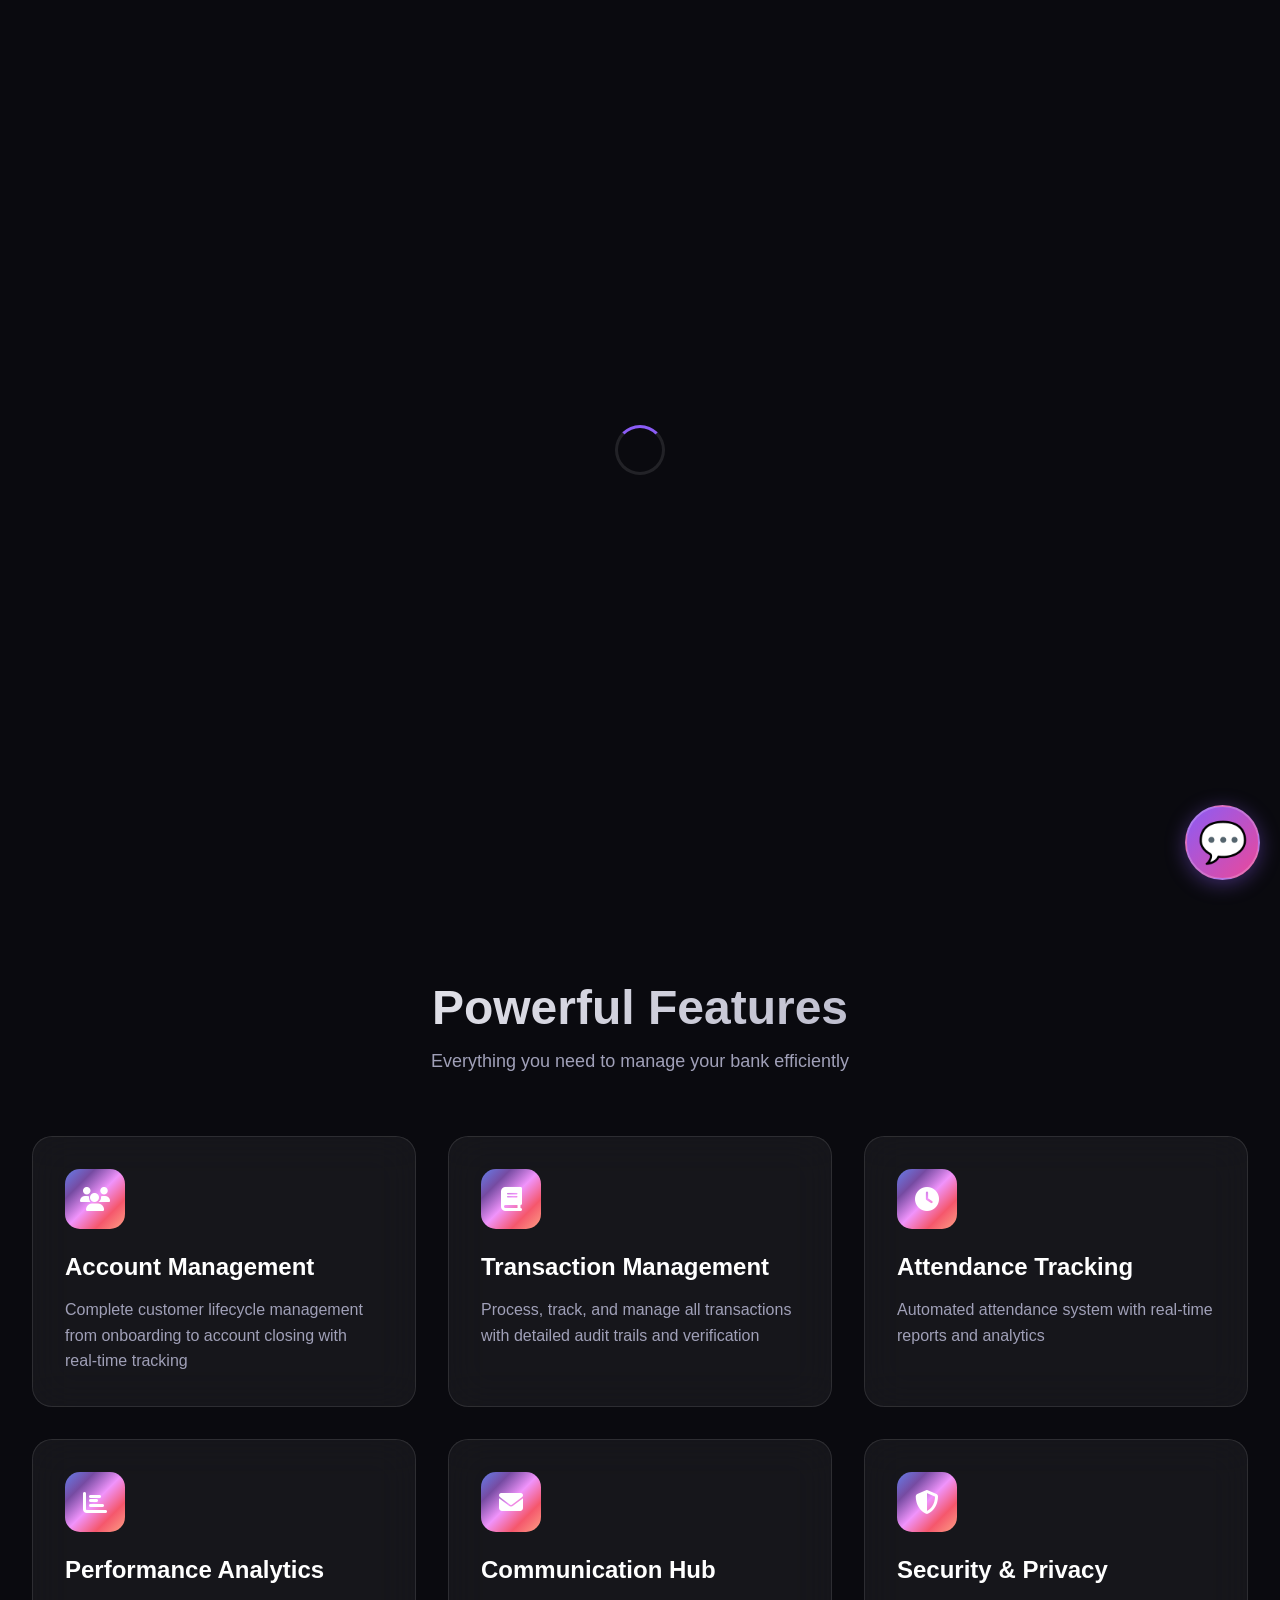
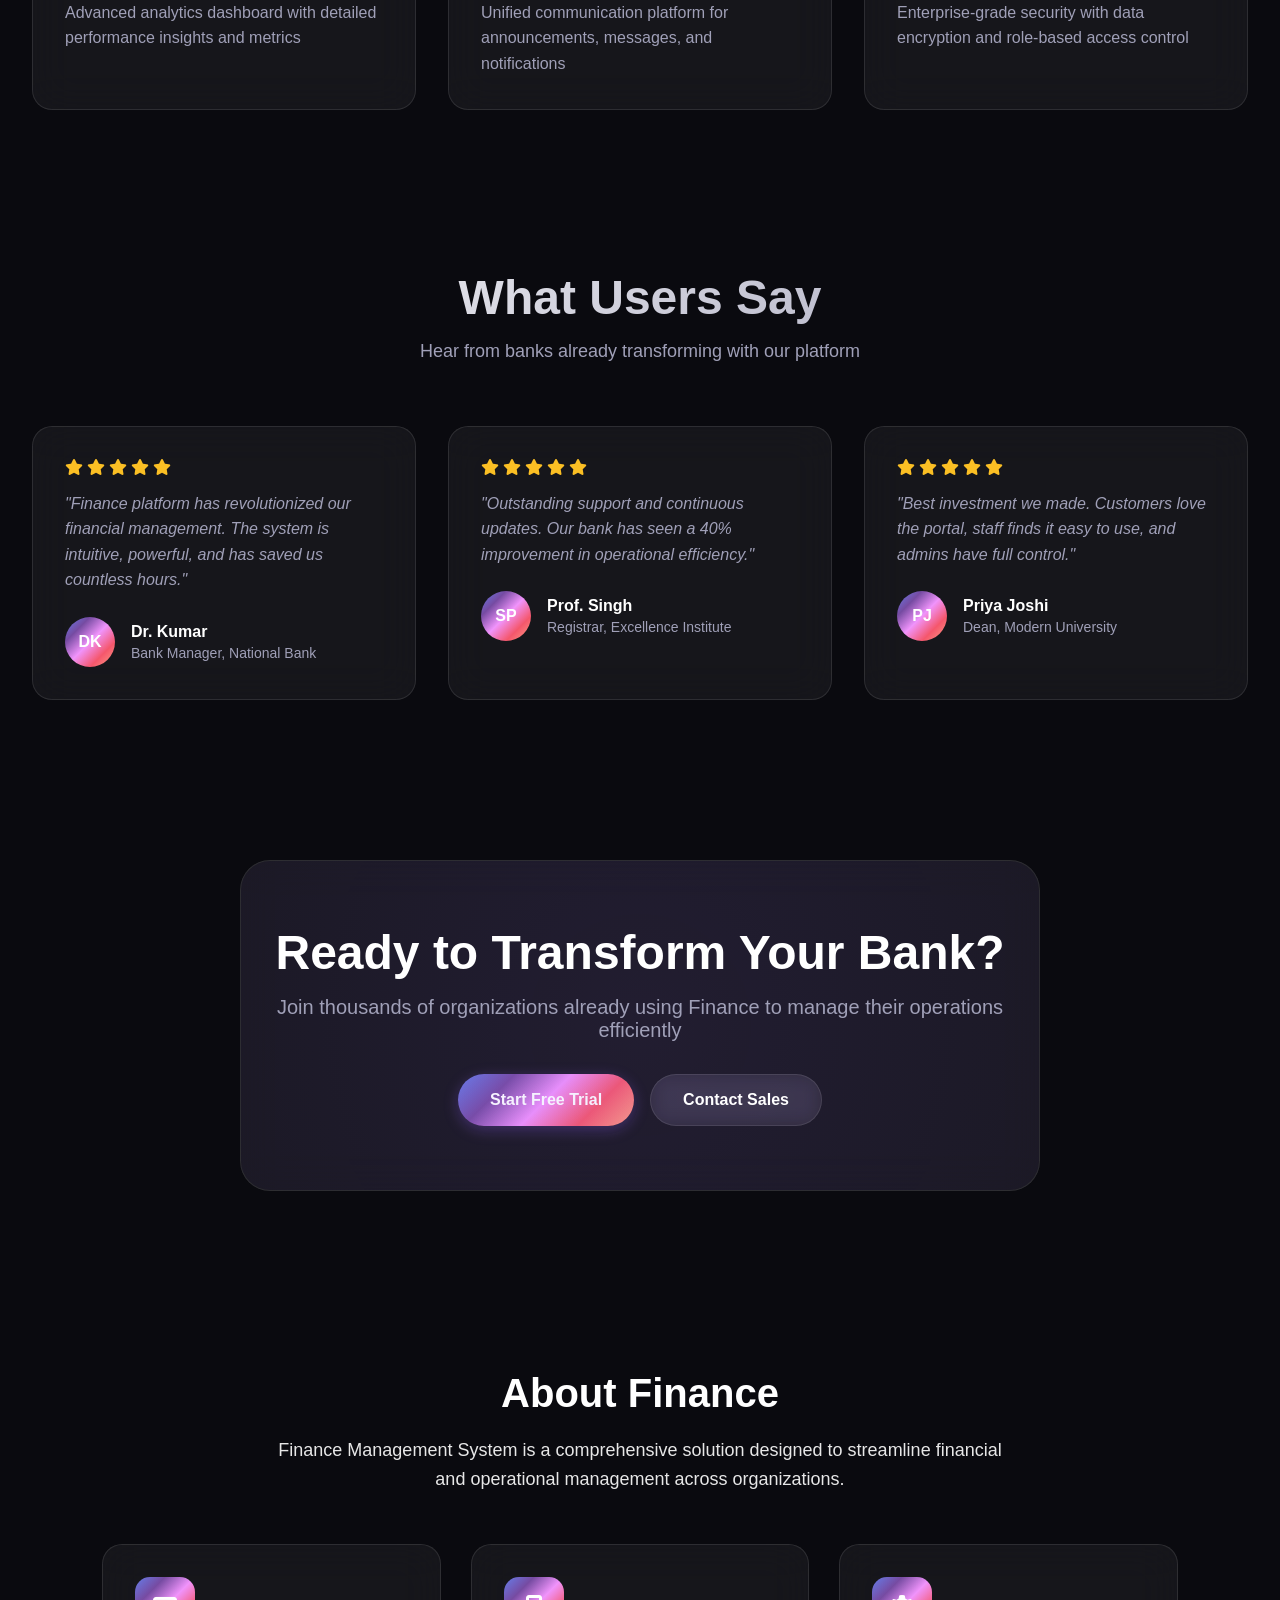
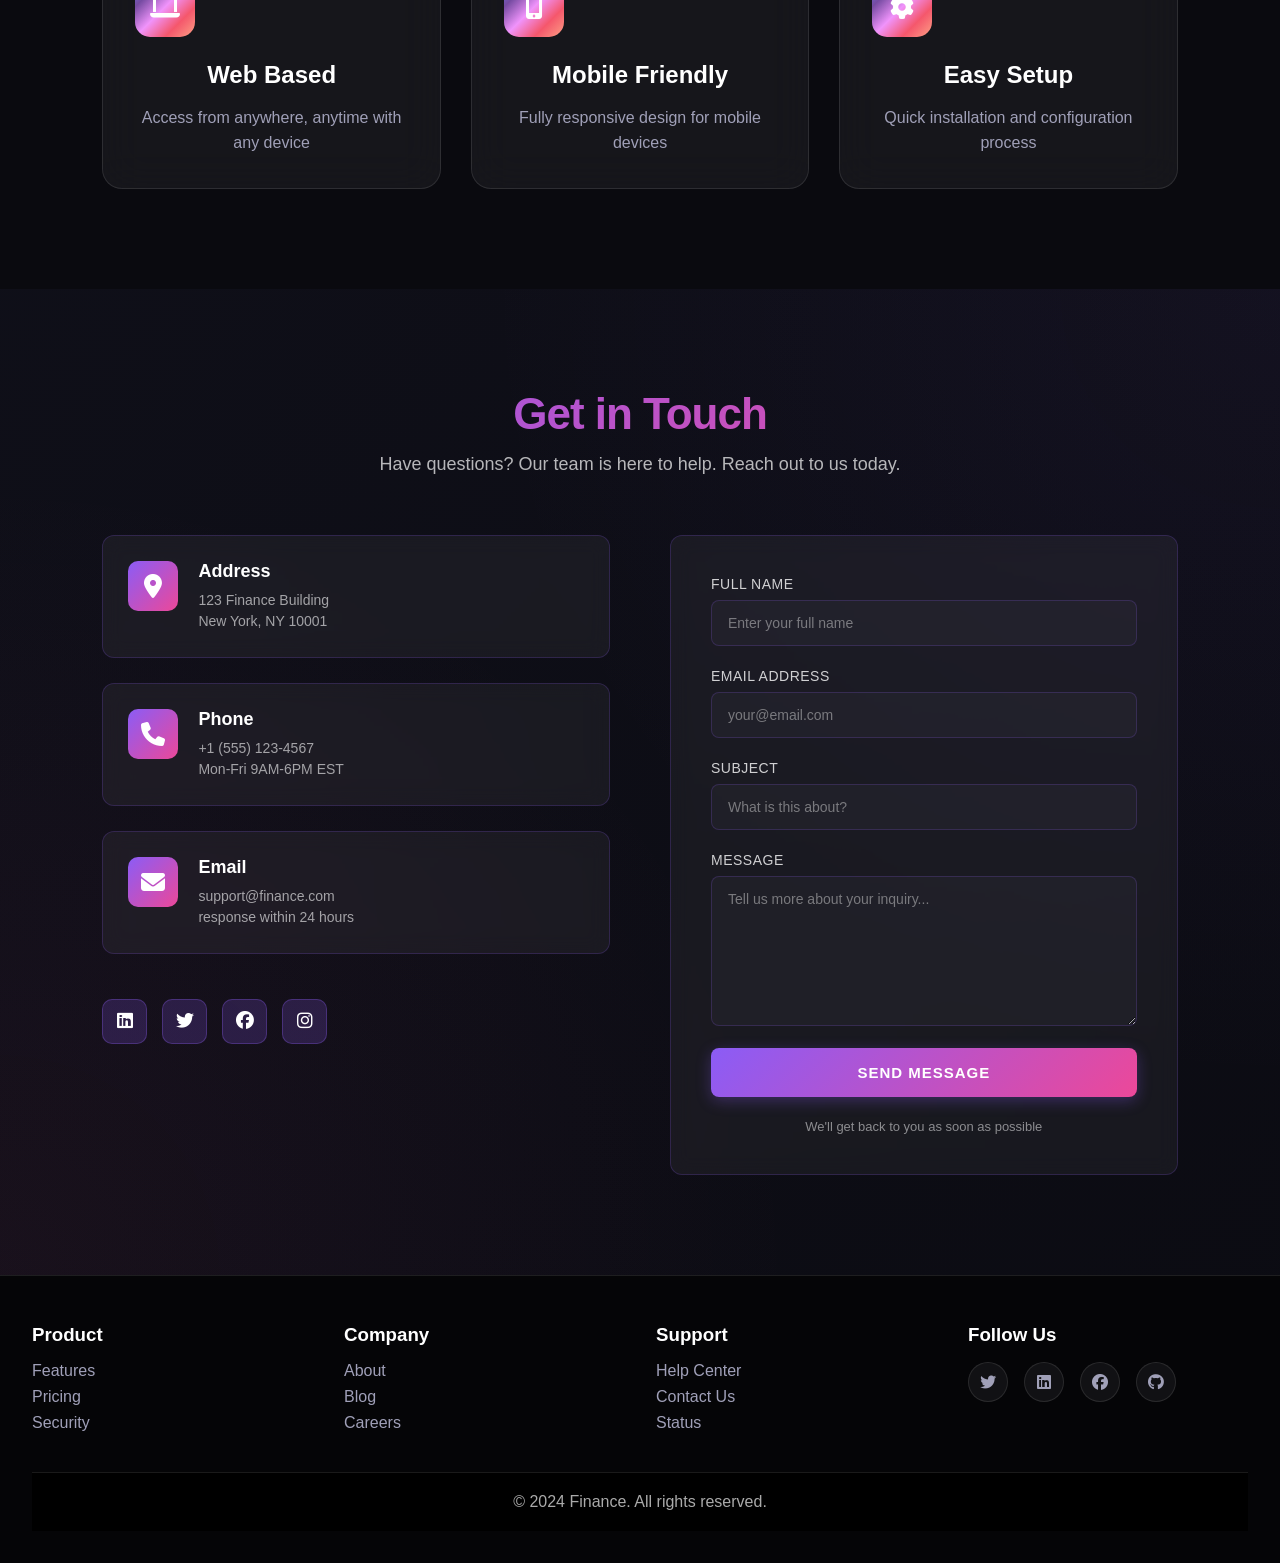
==== index.html @ ee2c100a "Upgrade contact section to professional look - two-column layout with contact info and enhanced form" ====
﻿<!DOCTYPE html>
<html lang="en">
<head>
    <meta charset="UTF-8">
    <meta name="viewport" content="width=device-width, initial-scale=1.0">
    <title>Finance - Future of Financial Management</title>
    <link rel="stylesheet" href="https://cdnjs.cloudflare.com/ajax/libs/font-awesome/6.4.0/css/all.min.css">
    <link rel="stylesheet" href="admin.css">
</head>
<body>
    <!-- Loading Screen -->
    <div class="loader" id="loader">
        <div class="loader-circle"></div>
    </div>

    <!-- Scroll Progress Bar -->
    <div class="scroll-progress" id="scrollProgress"></div>

    <!-- Animated Background -->
    <div class="bg-animation">
        <div class="floating-orb orb1"></div>
        <div class="floating-orb orb2"></div>
        <div class="floating-orb orb3"></div>
    </div>

    <!-- Navigation -->
    <nav id="navbar">
        <div class="nav-container">
            <div class="logo">
                <i class="fas fa-wallet"></i>
                Finance
            </div>
            <ul class="nav-links">
                <li><a href="#home">Home</a></li>
                <li><a href="#features">Features</a></li>
                <li><a href="#about">About</a></li>
                <li><a href="#contact">Contact</a></li>
            </ul>
            <a href="signup/signup.html" class="nav-cta" onclick="showToast('Welcome to Finance!')">Get Started</a>
            <div class="mobile-menu-toggle" onclick="toggleMobileMenu()">
                <span></span>
                <span></span>
                <span></span>
            </div>
        </div>
    </nav>

    <!-- Hero Section -->
    <section class="hero" id="home">
        <div class="hero-content">
            <div class="hero-text">
                <span class="hero-badge">🚀 Innovating Tomorrow, Today</span>
                <h1>Shape the Future with <span class="gradient-text">Finance Management System</span></h1>
                <p>Experience the convergence of modern finance, cloud technology, and analytics. Transform your financial management with solutions that transcend boundaries.</p></p>
                <div class="hero-buttons">
                    <a href="signup/signup.html" class="btn-primary" onclick="showToast('Starting your journey!')">
                        Start Free Account
                        <i class="fas fa-arrow-right"></i>
                    </a>
                    <a href="#features" class="btn-secondary" onclick="showToast('Playing demo video')">
                        <i class="fas fa-play"></i>
                        Watch Demo
                    </a>
                </div>
            </div>
            <div class="hero-visual">
                <div class="glass-card">
                    <div class="tech-grid">
                        <div class="tech-item">
                            <div class="tech-icon icon-ai">
                                <i class="fas fa-brain"></i>
                            </div>
                            <div>
                                <div style="font-weight: 600;">AI</div>
                                <div style="font-size: 0.875rem; color: var(--text-secondary);">Machine Learning</div>
                            </div>
                        </div>
                        <div class="tech-item">
                            <div class="tech-icon icon-cloud">
                                <i class="fas fa-cloud"></i>
                            </div>
                            <div>
                                <div style="font-weight: 600;">Cloud</div>
                                <div style="font-size: 0.875rem; color: var(--text-secondary);">Scalable</div>
                            </div>
                        </div>
                        <div class="tech-item">
                            <div class="tech-icon icon-quantum">
                                <i class="fas fa-atom"></i>
                            </div>
                            <div>
                                <div style="font-weight: 600;">Quantum</div>
                                <div style="font-size: 0.875rem; color: var(--text-secondary);">Next Gen</div>
                            </div>
                        </div>
                        <div class="tech-item">
                            <div class="tech-icon icon-blockchain">
                                <i class="fas fa-link"></i>
                            </div>
                            <div>
                                <div style="font-weight: 600;">Blockchain</div>
                                <div style="font-size: 0.875rem; color: var(--text-secondary);">Secure</div>
                            </div>
                        </div>
                    </div>
                </div>
            </div>
        </div>
    </section>

    <!-- Features Section -->
    <section class="features" id="features">
        <div class="container">
            <div class="section-header">
                <h2>Powerful Features</h2>
                <p>Everything you need to manage your bank efficiently</p>
            </div>
            <div class="features-grid">
                <div class="feature-card">
                    <div class="feature-icon">
                        <i class="fas fa-users"></i>
                    </div>
                    <h3>Account Management</h3>
                    <p>Complete customer lifecycle management from onboarding to account closing with real-time tracking</p>
                </div>
                <div class="feature-card">
                    <div class="feature-icon">
                        <i class="fas fa-book"></i>
                    </div>
                    <h3>Transaction Management</h3>
                    <p>Process, track, and manage all transactions with detailed audit trails and verification</p>
                </div>
                <div class="feature-card">
                    <div class="feature-icon">
                        <i class="fas fa-clock"></i>
                    </div>
                    <h3>Attendance Tracking</h3>
                    <p>Automated attendance system with real-time reports and analytics</p>
                </div>
                <div class="feature-card">
                    <div class="feature-icon">
                        <i class="fas fa-chart-bar"></i>
                    </div>
                    <h3>Performance Analytics</h3>
                    <p>Advanced analytics dashboard with detailed performance insights and metrics</p>
                </div>
                <div class="feature-card">
                    <div class="feature-icon">
                        <i class="fas fa-envelope"></i>
                    </div>
                    <h3>Communication Hub</h3>
                    <p>Unified communication platform for announcements, messages, and notifications</p>
                </div>
                <div class="feature-card">
                    <div class="feature-icon">
                        <i class="fas fa-shield-alt"></i>
                    </div>
                    <h3>Security & Privacy</h3>
                    <p>Enterprise-grade security with data encryption and role-based access control</p>
                </div>
            </div>
        </div>
    </section>

    

    <!-- Testimonials Section -->
    <section class="testimonials">
        <div class="container">
            <div class="section-header">
                <h2>What Users Say</h2>
                <p>Hear from banks already transforming with our platform</p>
            </div>
            <div class="testimonials-grid">
                <div class="testimonial-card">
                    <div class="rating">
                        <i class="fas fa-star"></i>
                        <i class="fas fa-star"></i>
                        <i class="fas fa-star"></i>
                        <i class="fas fa-star"></i>
                        <i class="fas fa-star"></i>
                    </div>
                    <div class="testimonial-content">
                        "Finance platform has revolutionized our financial management. The system is intuitive, powerful, and has saved us countless hours."
                    </div>
                    <div class="testimonial-author">
                        <div class="author-avatar">DK</div>
                        <div class="author-info">
                            <h4>Dr. Kumar</h4>
                            <p>Bank Manager, National Bank</p>
                        </div>
                    </div>
                </div>
                <div class="testimonial-card">
                    <div class="rating">
                        <i class="fas fa-star"></i>
                        <i class="fas fa-star"></i>
                        <i class="fas fa-star"></i>
                        <i class="fas fa-star"></i>
                        <i class="fas fa-star"></i>
                    </div>
                    <div class="testimonial-content">
                        "Outstanding support and continuous updates. Our bank has seen a 40% improvement in operational efficiency."
                    </div>
                    <div class="testimonial-author">
                        <div class="author-avatar">SP</div>
                        <div class="author-info">
                            <h4>Prof. Singh</h4>
                            <p>Registrar, Excellence Institute</p>
                        </div>
                    </div>
                </div>
                <div class="testimonial-card">
                    <div class="rating">
                        <i class="fas fa-star"></i>
                        <i class="fas fa-star"></i>
                        <i class="fas fa-star"></i>
                        <i class="fas fa-star"></i>
                        <i class="fas fa-star"></i>
                    </div>
                    <div class="testimonial-content">
                        "Best investment we made. Customers love the portal, staff finds it easy to use, and admins have full control."
                    </div>
                    <div class="testimonial-author">
                        <div class="author-avatar">PJ</div>
                        <div class="author-info">
                            <h4>Priya Joshi</h4>
                            <p>Dean, Modern University</p>
                        </div>
                    </div>
                </div>
            </div>
        </div>
    </section>

    <!-- CTA Section -->
    <section class="cta">
        <div class="cta-content">
            <h2>Ready to Transform Your Bank?</h2>
            <p>Join thousands of organizations already using Finance to manage their operations efficiently</p>
            <div class="hero-buttons" style="justify-content: center; margin-top: 2rem;">
                <a href="signup/signup.html" class="btn-primary">Start Free Trial</a>
                <a href="#contact" class="btn-secondary">Contact Sales</a>
            </div>
        </div>
    </section>

    <!-- About Section -->
    <section id="about">
        <div class="about-wrapper">
            <h2 class="about-title">About Finance</h2>
            <p class="about-desc">Finance Management System is a comprehensive solution designed to streamline financial and operational management across organizations.</p>
            <div class="about-features">
                <div class="feature-card">
                    <div class="feature-icon">
                        <i class="fas fa-laptop"></i>
                    </div>
                    <h3>Web Based</h3>
                    <p>Access from anywhere, anytime with any device</p>
                </div>
                <div class="feature-card">
                    <div class="feature-icon">
                        <i class="fas fa-mobile-alt"></i>
                    </div>
                    <h3>Mobile Friendly</h3>
                    <p>Fully responsive design for mobile devices</p>
                </div>
                <div class="feature-card">
                    <div class="feature-icon">
                        <i class="fas fa-cog"></i>
                    </div>
                    <h3>Easy Setup</h3>
                    <p>Quick installation and configuration process</p>
                </div>
            </div>
        </div>
    </section>

    <!-- Contact Section -->
    <section id="contact" class="contact-section">
        <div class="contact-container">
            <div class="contact-header">
                <h2 class="contact-title">Get in Touch</h2>
                <p class="contact-subtitle">Have questions? Our team is here to help. Reach out to us today.</p>
            </div>
            
            <div class="contact-content">
                <!-- Contact Info -->
                <div class="contact-info">
                    <div class="info-card">
                        <div class="info-icon">
                            <i class="fas fa-map-marker-alt"></i>
                        </div>
                        <div class="info-text">
                            <h3>Address</h3>
                            <p>123 Finance Building<br>New York, NY 10001</p>
                        </div>
                    </div>
                    
                    <div class="info-card">
                        <div class="info-icon">
                            <i class="fas fa-phone"></i>
                        </div>
                        <div class="info-text">
                            <h3>Phone</h3>
                            <p>+1 (555) 123-4567<br>Mon-Fri 9AM-6PM EST</p>
                        </div>
                    </div>
                    
                    <div class="info-card">
                        <div class="info-icon">
                            <i class="fas fa-envelope"></i>
                        </div>
                        <div class="info-text">
                            <h3>Email</h3>
                            <p>support@finance.com<br>response within 24 hours</p>
                        </div>
                    </div>
                    
                    <div class="social-icons">
                        <a href="#" class="social-icon"><i class="fab fa-linkedin"></i></a>
                        <a href="#" class="social-icon"><i class="fab fa-twitter"></i></a>
                        <a href="#" class="social-icon"><i class="fab fa-facebook"></i></a>
                        <a href="#" class="social-icon"><i class="fab fa-instagram"></i></a>
                    </div>
                </div>
                
                <!-- Contact Form -->
                <form class="contact-form" onsubmit="event.preventDefault(); handleContactForm();">
                    <div class="form-group">
                        <label for="contact-name">Full Name</label>
                        <input type="text" id="contact-name" placeholder="Enter your full name" required>
                    </div>
                    
                    <div class="form-group">
                        <label for="contact-email">Email Address</label>
                        <input type="email" id="contact-email" placeholder="your@email.com" required>
                    </div>
                    
                    <div class="form-group">
                        <label for="contact-subject">Subject</label>
                        <input type="text" id="contact-subject" placeholder="What is this about?" required>
                    </div>
                    
                    <div class="form-group">
                        <label for="contact-message">Message</label>
                        <textarea id="contact-message" placeholder="Tell us more about your inquiry..." rows="6" required></textarea>
                    </div>
                    
                    <button type="submit" class="submit-btn">Send Message</button>
                    <p class="form-note">We'll get back to you as soon as possible</p>
                </form>
            </div>
        </div>
    </section>

    <!-- Footer -->
    <footer>
        <div class="footer-content">
            <div class="footer-section">
                <h3>Product</h3>
                <ul>
                    <li><a href="#features">Features</a></li>
                    <li><a href="#pricing">Pricing</a></li>
                    <li><a href="#security">Security</a></li>
                </ul>
            </div>
            <div class="footer-section">
                <h3>Company</h3>
                <ul>
                    <li><a href="#about">About</a></li>
                    <li><a href="#blog">Blog</a></li>
                    <li><a href="#careers">Careers</a></li>
                </ul>
            </div>
            <div class="footer-section">
                <h3>Support</h3>
                <ul>
                    <li><a href="#help">Help Center</a></li>
                    <li><a href="#contact">Contact Us</a></li>
                    <li><a href="#status">Status</a></li>
                </ul>
            </div>
            <div class="footer-section">
                <h3>Follow Us</h3>
                <div class="social-links">
                    <a href="#" title="Twitter"><i class="fab fa-twitter"></i></a>
                    <a href="#" title="LinkedIn"><i class="fab fa-linkedin"></i></a>
                    <a href="#" title="Facebook"><i class="fab fa-facebook"></i></a>
                    <a href="#" title="GitHub"><i class="fab fa-github"></i></a>
                </div>
            </div>
        </div>
        <div class="footer-bottom">
            <p>&copy; <span class="current-year">2024</span> Finance. All rights reserved.</p>
        </div>
    </footer>

    <!-- Chat Widget -->
    <div class="chat-toggle" onclick="toggleChat()" title="Chat with us">
        💬
    </div>

    <div class="chat-box" id="chatBox" style="display: none;">
        <div class="chat-header">
            <span>Finance Chat Bot</span>
            <button onclick="toggleChat()" style="background: none; border: none; color: white; cursor: pointer; font-size: 18px;">✕</button>
        </div>
        <div class="chat-body" id="chatBody">
            <div class="msg bot">
                <p>Hello! 👋 Welcome to Finance. How can I help you today?</p>
                <div class="time">Just now</div>
            </div>
        </div>
        <div class="chat-footer">
            <input type="text" id="chatInput" placeholder="Type your message...">
            <button onclick="startVoice()" title="Voice Input">🎤</button>
            <button onclick="sendMessage()" title="Send">Send</button>
        </div>
    </div>

    <!-- Toast Notification -->
    <div class="toast" id="toast"></div>

    <script src="admin.js"></script>
</body>
</html>
---- admin.css ----
﻿/* ================= INDEX.HTML CSS ================= */

* {
  margin: 0;
  padding: 0;
  box-sizing: border-box;
}

:root {
  --primary-gradient: linear-gradient(135deg, #667eea 0%, #764ba2 25%, #f093fb 50%, #f5576c 75%, #fda085 100%);
  --dark-bg: #0a0a0f;
  --glass-bg: rgba(255, 255, 255, 0.05);
  --glass-border: rgba(255, 255, 255, 0.1);
  --text-primary: #ffffff;
  --text-secondary: #a0a0b8;
  --accent-purple: #8b5cf6;
  --accent-pink: #ec4899;
  --accent-cyan: #06b6d4;
}

body {
  font-family: -apple-system, BlinkMacSystemFont, 'Segoe UI', Roboto, 'Helvetica Neue', Arial, sans-serif;
  background: var(--dark-bg);
  color: var(--text-primary);
  overflow-x: hidden;
  position: relative;
}

.bg-animation {
  position: fixed;
  width: 100%;
  height: 100%;
  top: 0;
  left: 0;
  z-index: -1;
  background: linear-gradient(45deg, #0a0a0f, #1a1a2e, #16213e);
  overflow: hidden;
}

.floating-orb {
  position: absolute;
  border-radius: 50%;
  filter: blur(80px);
  opacity: 0.5;
  animation: float 20s infinite ease-in-out;
}

.orb1 {
  width: 600px;
  height: 600px;
  background: radial-gradient(circle, #8b5cf6, transparent);
  top: -200px;
  left: -200px;
  animation-duration: 25s;
}

.orb2 {
  width: 500px;
  height: 500px;
  background: radial-gradient(circle, #ec4899, transparent);
  bottom: -200px;
  right: -200px;
  animation-duration: 30s;
  animation-delay: 5s;
}

.orb3 {
  width: 400px;
  height: 400px;
  background: radial-gradient(circle, #06b6d4, transparent);
  top: 50%;
  left: 50%;
  transform: translate(-50%, -50%);
  animation-duration: 35s;
  animation-delay: 10s;
}

@keyframes float {
  0%, 100% { transform: translate(0, 0) scale(1); }
  25% { transform: translate(100px, -100px) scale(1.1); }
  50% { transform: translate(-100px, 100px) scale(0.9); }
  75% { transform: translate(50px, 50px) scale(1.05); }
}

nav {
  position: fixed;
  top: 0;
  width: 100%;
  padding: 1rem 2rem;
  background: var(--glass-bg);
  backdrop-filter: blur(20px);
  border-bottom: 1px solid var(--glass-border);
  z-index: 1000;
  transition: all 0.3s ease;
}

nav.scrolled {
  padding: 0.75rem 2rem;
  background: rgba(10, 10, 15, 0.95);
}

.nav-container {
  max-width: 1400px;
  margin: 0 auto;
  display: flex;
  justify-content: space-between;
  align-items: center;
}

.logo {
  font-size: 1.8rem;
  font-weight: bold;
  background: var(--primary-gradient);
  -webkit-background-clip: text;
  -webkit-text-fill-color: transparent;
  background-clip: text;
  display: flex;
  align-items: center;
  gap: 0.5rem;
}

.nav-links {
  display: flex;
  gap: 2rem;
  list-style: none;
}

.nav-links a {
  color: var(--text-secondary);
  text-decoration: none;
  transition: all 0.3s ease;
  position: relative;
  padding: 0.5rem 0;
}

.nav-links a:hover {
  color: var(--text-primary);
}

.nav-links a::after {
  content: '';
  position: absolute;
  bottom: 0;
  left: 0;
  width: 0;
  height: 2px;
  background: var(--primary-gradient);
  transition: width 0.3s ease;
}

.nav-links a:hover::after {
  width: 100%;
}

.nav-cta {
  background: var(--primary-gradient);
  padding: 0.75rem 1.5rem;
  border-radius: 50px;
  text-decoration: none;
  color: white;
  font-weight: 600;
  transition: all 0.3s ease;
  box-shadow: 0 4px 15px rgba(139, 92, 246, 0.3);
}

.nav-cta:hover {
  transform: translateY(-2px);
  box-shadow: 0 6px 25px rgba(139, 92, 246, 0.5);
}

.mobile-menu-toggle {
  display: none;
  flex-direction: column;
  gap: 4px;
  cursor: pointer;
}

.mobile-menu-toggle span {
  width: 25px;
  height: 2px;
  background: var(--text-primary);
  transition: all 0.3s ease;
}

.hero {
  min-height: 100vh;
  display: flex;
  align-items: center;
  justify-content: center;
  padding: 6rem 2rem 4rem;
  position: relative;
}

.hero-content {
  max-width: 1400px;
  width: 100%;
  display: grid;
  grid-template-columns: 1fr 1fr;
  gap: 4rem;
  align-items: center;
}

.hero-text {
  animation: slideInLeft 1s ease;
}

@keyframes slideInLeft {
  from {
    opacity: 0;
    transform: translateX(-50px);
  }
  to {
    opacity: 1;
    transform: translateX(0);
  }
}

.hero-badge {
  display: inline-block;
  padding: 0.5rem 1rem;
  background: var(--glass-bg);
  backdrop-filter: blur(10px);
  border: 1px solid var(--glass-border);
  border-radius: 50px;
  font-size: 0.875rem;
  margin-bottom: 1.5rem;
  animation: pulse 2s infinite;
}

@keyframes pulse {
  0%, 100% { transform: scale(1); }
  50% { transform: scale(1.05); }
}

.hero h1 {
  font-size: clamp(2.5rem, 5vw, 4rem);
  line-height: 1.2;
  margin-bottom: 1.5rem;
  background: linear-gradient(135deg, #fff 0%, #a0a0b8 100%);
  -webkit-background-clip: text;
  -webkit-text-fill-color: transparent;
  background-clip: text;
  word-spacing: 0.1em;
  padding-top: 0.5rem;
  padding-bottom: 0.5rem;
}

.gradient-text {
  background: var(--primary-gradient);
  -webkit-background-clip: text;
  -webkit-text-fill-color: transparent;
  background-clip: text;
  display: inline-block;
  word-spacing: normal;
}

.hero p {
  font-size: 1.25rem;
  color: var(--text-secondary);
  margin-bottom: 2rem;
  line-height: 1.6;
}

.hero-buttons {
  display: flex;
  gap: 1rem;
  flex-wrap: wrap;
}

.btn-primary {
  background: var(--primary-gradient);
  padding: 1rem 2rem;
  border-radius: 50px;
  text-decoration: none;
  color: white;
  font-weight: 600;
  transition: all 0.3s ease;
  display: inline-flex;
  align-items: center;
  gap: 0.5rem;
  box-shadow: 0 4px 15px rgba(139, 92, 246, 0.3);
}

.btn-primary:hover {
  transform: translateY(-3px);
  box-shadow: 0 8px 30px rgba(139, 92, 246, 0.5);
}

.btn-secondary {
  background: var(--glass-bg);
  backdrop-filter: blur(10px);
  border: 1px solid var(--glass-border);
  padding: 1rem 2rem;
  border-radius: 50px;
  text-decoration: none;
  color: var(--text-primary);
  font-weight: 600;
  transition: all 0.3s ease;
  display: inline-flex;
  align-items: center;
  gap: 0.5rem;
}

.btn-secondary:hover {
  background: rgba(255, 255, 255, 0.1);
  transform: translateY(-3px);
}

.hero-visual {
  position: relative;
  animation: slideInRight 1s ease;
}

@keyframes slideInRight {
  from {
    opacity: 0;
    transform: translateX(50px);
  }
  to {
    opacity: 1;
    transform: translateX(0);
  }
}

.glass-card {
  background: var(--glass-bg);
  backdrop-filter: blur(20px);
  border: 1px solid var(--glass-border);
  border-radius: 20px;
  padding: 2rem;
  position: relative;
  overflow: hidden;
}

.glass-card::before {
  content: '';
  position: absolute;
  top: -50%;
  left: -50%;
  width: 200%;
  height: 200%;
  background: linear-gradient(45deg, transparent, rgba(255, 255, 255, 0.1), transparent);
  transform: rotate(45deg);
  animation: shimmer 3s infinite;
}

@keyframes shimmer {
  0% { transform: translateX(-100%) translateY(-100%) rotate(45deg); }
  100% { transform: translateX(100%) translateY(100%) rotate(45deg); }
}

.tech-grid {
  display: grid;
  grid-template-columns: repeat(2, 1fr);
  gap: 1rem;
  margin-top: 1.5rem;
}

.tech-item {
  background: rgba(255, 255, 255, 0.03);
  padding: 1rem;
  border-radius: 10px;
  display: flex;
  align-items: center;
  gap: 0.75rem;
  transition: all 0.3s ease;
}

.tech-item:hover {
  background: rgba(255, 255, 255, 0.08);
  transform: translateY(-2px);
}

.tech-icon {
  width: 40px;
  height: 40px;
  border-radius: 10px;
  display: flex;
  align-items: center;
  justify-content: center;
  font-size: 1.25rem;
}

.icon-ai { background: linear-gradient(135deg, #8b5cf6, #ec4899); }
.icon-cloud { background: linear-gradient(135deg, #06b6d4, #3b82f6); }
.icon-quantum { background: linear-gradient(135deg, #10b981, #06b6d4); }
.icon-blockchain { background: linear-gradient(135deg, #f59e0b, #ef4444); }

.features {
  padding: 5rem 2rem;
  position: relative;
}

.container {
  max-width: 1400px;
  margin: 0 auto;
}

.section-header {
  text-align: center;
  margin-bottom: 4rem;
}

.section-header h2 {
  font-size: clamp(2rem, 4vw, 3rem);
  margin-bottom: 1rem;
  background: linear-gradient(135deg, #fff 0%, #a0a0b8 100%);
  -webkit-background-clip: text;
  -webkit-text-fill-color: transparent;
  background-clip: text;
}

.section-header p {
  font-size: 1.125rem;
  color: var(--text-secondary);
  max-width: 600px;
  margin: 0 auto;
}

.features-grid {
  display: grid;
  grid-template-columns: repeat(auto-fit, minmax(350px, 1fr));
  gap: 2rem;
}

.feature-card {
  background: var(--glass-bg);
  backdrop-filter: blur(20px);
  border: 1px solid var(--glass-border);
  border-radius: 20px;
  padding: 2rem;
  transition: all 0.3s ease;
  position: relative;
  overflow: hidden;
}

.feature-card::before {
  content: '';
  position: absolute;
  top: 0;
  left: 0;
  right: 0;
  height: 2px;
  background: var(--primary-gradient);
  transform: scaleX(0);
  transition: transform 0.3s ease;
}

.feature-card:hover::before {
  transform: scaleX(1);
}

.feature-card:hover {
  transform: translateY(-5px);
  border-color: rgba(139, 92, 246, 0.3);
  box-shadow: 0 10px 40px rgba(139, 92, 246, 0.2);
}

.feature-icon {
  width: 60px;
  height: 60px;
  border-radius: 15px;
  display: flex;
  align-items: center;
  justify-content: center;
  font-size: 1.5rem;
  margin-bottom: 1.5rem;
  background: var(--primary-gradient);
}

.feature-card h3 {
  font-size: 1.5rem;
  margin-bottom: 1rem;
}

.feature-card p {
  color: var(--text-secondary);
  line-height: 1.6;
}

.stats {
  padding: 5rem 2rem;
  background: linear-gradient(135deg, rgba(139, 92, 246, 0.1), rgba(236, 72, 153, 0.1));
  border-radius: 30px;
  margin: 2rem;
}

.stats-grid {
  display: grid;
  grid-template-columns: repeat(auto-fit, minmax(250px, 1fr));
  gap: 2rem;
}

.stat-card {
  text-align: center;
  padding: 2rem;
}

.stat-number {
  font-size: 3rem;
  font-weight: bold;
  background: var(--primary-gradient);
  -webkit-background-clip: text;
  -webkit-text-fill-color: transparent;
  background-clip: text;
  margin-bottom: 0.5rem;
}

.stat-label {
  color: var(--text-secondary);
  font-size: 1.125rem;
}

.testimonials {
  padding: 5rem 2rem;
}

.testimonials-grid {
  display: grid;
  grid-template-columns: repeat(auto-fit, minmax(350px, 1fr));
  gap: 2rem;
}

.testimonial-card {
  background: var(--glass-bg);
  backdrop-filter: blur(20px);
  border: 1px solid var(--glass-border);
  border-radius: 20px;
  padding: 2rem;
  transition: all 0.3s ease;
}

.testimonial-card:hover {
  transform: translateY(-5px);
  box-shadow: 0 10px 40px rgba(139, 92, 246, 0.2);
}

.testimonial-content {
  font-style: italic;
  color: var(--text-secondary);
  margin-bottom: 1.5rem;
  line-height: 1.6;
}

.testimonial-author {
  display: flex;
  align-items: center;
  gap: 1rem;
}

.author-avatar {
  width: 50px;
  height: 50px;
  border-radius: 50%;
  background: var(--primary-gradient);
  display: flex;
  align-items: center;
  justify-content: center;
  font-weight: bold;
  color: white;
}

.author-info h4 {
  margin-bottom: 0.25rem;
}

.author-info p {
  color: var(--text-secondary);
  font-size: 0.875rem;
}

.rating {
  display: flex;
  gap: 0.25rem;
  margin-bottom: 1rem;
}

.rating i {
  color: #fbbf24;
}

.cta {
  padding: 5rem 2rem;
  text-align: center;
}

.cta-content {
  max-width: 800px;
  margin: 0 auto;
  background: var(--glass-bg);
  backdrop-filter: blur(20px);
  border: 1px solid var(--glass-border);
  border-radius: 30px;
  padding: 4rem 2rem;
  position: relative;
  overflow: hidden;
}

.cta-content::before {
  content: '';
  position: absolute;
  top: -50%;
  left: -50%;
  width: 200%;
  height: 200%;
  background: radial-gradient(circle, rgba(139, 92, 246, 0.1), transparent);
  animation: rotate 20s linear infinite;
}

@keyframes rotate {
  from { transform: rotate(0deg); }
  to { transform: rotate(360deg); }
}

.cta h2 {
  font-size: clamp(2rem, 4vw, 3rem);
  margin-bottom: 1rem;
  position: relative;
  z-index: 1;
}

.cta p {
  font-size: 1.25rem;
  color: var(--text-secondary);
  margin-bottom: 2rem;
  position: relative;
  z-index: 1;
}

footer {
  padding: 3rem 2rem 2rem;
  background: rgba(0, 0, 0, 0.5);
  border-top: 1px solid var(--glass-border);
}

.footer-content {
  max-width: 1400px;
  margin: 0 auto;
  display: grid;
  grid-template-columns: repeat(auto-fit, minmax(250px, 1fr));
  gap: 2rem;
  margin-bottom: 2rem;
}

.footer-section h3 {
  margin-bottom: 1rem;
  color: var(--text-primary);
}

.footer-section ul {
  list-style: none;
}

.footer-section ul li {
  margin-bottom: 0.5rem;
}

.footer-section a {
  color: var(--text-secondary);
  text-decoration: none;
  transition: color 0.3s ease;
}

.footer-section a:hover {
  color: var(--accent-purple);
}

.social-links {
  display: flex;
  gap: 1rem;
  margin-top: 1rem;
}

.social-links a {
  width: 40px;
  height: 40px;
  border-radius: 50%;
  background: var(--glass-bg);
  border: 1px solid var(--glass-border);
  display: flex;
  align-items: center;
  justify-content: center;
  transition: all 0.3s ease;
}

.social-links a:hover {
  background: var(--accent-purple);
  transform: translateY(-3px);
}

.footer-bottom {
  text-align: center;
  padding-top: 2rem;
  border-top: 1px solid var(--glass-border);
  color: var(--text-secondary);
}

.loader {
  position: fixed;
  top: 0;
  left: 0;
  width: 100%;
  height: 100%;
  background: var(--dark-bg);
  display: flex;
  align-items: center;
  justify-content: center;
  z-index: 9999;
  transition: opacity 0.5s ease;
}

.loader.hidden {
  opacity: 0;
  pointer-events: none;
}

.loader-circle {
  width: 50px;
  height: 50px;
  border: 3px solid var(--glass-border);
  border-top-color: var(--accent-purple);
  border-radius: 50%;
  animation: spin 1s linear infinite;
}

@keyframes spin {
  to { transform: rotate(360deg); }
}

.scroll-progress {
  position: fixed;
  top: 0;
  left: 0;
  height: 3px;
  background: var(--primary-gradient);
  z-index: 10000;
  transition: width 0.1s ease;
}

.toast {
  position: fixed;
  bottom: 2rem;
  right: 2rem;
  background: var(--glass-bg);
  backdrop-filter: blur(20px);
  border: 1px solid var(--glass-border);
  border-radius: 10px;
  padding: 1rem 1.5rem;
  display: flex;
  align-items: center;
  gap: 1rem;
  transform: translateX(400px);
  transition: transform 0.3s ease;
  z-index: 1000;
}

.toast.show {
  transform: translateX(0);
}

.toast-icon {
  width: 30px;
  height: 30px;
  border-radius: 50%;
  background: var(--primary-gradient);
  display: flex;
  align-items: center;
  justify-content: center;
  color: white;
}

html, body {
  margin: 0;
  padding: 0;
  overflow-x: hidden;
  width: 100%;
  max-width: 100%;
}

[class*=\"container\"],
.hero,
.nav-container,
section,
footer {
  width: 100%;
  max-width: 100%;
}

* {
  max-width: 100%;
}

#about {
  padding: 100px 8%;
  color: white;
}

.about-wrapper {
  max-width: 1200px;
  margin: auto;
  text-align: center;
}

.about-title {
  font-size: 40px;
  margin-bottom: 20px;
  font-weight: 700;
  animation: fadeDown 1s ease;
}

.about-desc {
  font-size: 18px;
  max-width: 750px;
  margin: auto;
  margin-bottom: 50px;
  opacity: 0.9;
  line-height: 1.6;
  animation: fadeUp 1.2s ease;
}

.about-features {
  display: grid;
  grid-template-columns: repeat(auto-fit, minmax(250px, 1fr));
  gap: 30px;
}

@keyframes fadeDown {
  from {
    opacity: 0;
    transform: translateY(-30px);
  }
  to {
    opacity: 1;
    transform: translateY(0);
  }
}

@keyframes fadeUp {
  from {
    opacity: 0;
    transform: translateY(30px);
  }
  to {
    opacity: 1;
    transform: translateY(0);
  }
}

@keyframes cardFade {
  from {
    opacity: 0;
    transform: scale(0.9);
  }
  to {
    opacity: 1;
    transform: scale(1);
  }
}

/* ============== CONTACT SECTION ============== */
.contact-section {
  padding: 100px 8%;
  background: linear-gradient(135deg, rgba(67, 69, 112, 0.1), rgba(35, 36, 57, 0.1));
  color: white;
  position: relative;
}

.contact-section::before {
  content: '';
  position: absolute;
  top: 0;
  left: 0;
  right: 0;
  bottom: 0;
  background: radial-gradient(circle at top right, rgba(139, 92, 246, 0.05), transparent 50%),
              radial-gradient(circle at bottom left, rgba(236, 72, 153, 0.05), transparent 50%);
  pointer-events: none;
}

.contact-container {
  max-width: 1200px;
  margin: auto;
  position: relative;
  z-index: 1;
}

.contact-header {
  text-align: center;
  margin-bottom: 60px;
  animation: fadeDown 0.8s ease;
}

.contact-title {
  font-size: 44px;
  font-weight: 800;
  margin-bottom: 15px;
  background: linear-gradient(135deg, #8b5cf6, #ec4899);
  -webkit-background-clip: text;
  -webkit-text-fill-color: transparent;
  background-clip: text;
  letter-spacing: -1px;
}

.contact-subtitle {
  font-size: 18px;
  color: rgba(255, 255, 255, 0.7);
  margin: 0;
}

.contact-content {
  display: grid;
  grid-template-columns: 1fr 1fr;
  gap: 60px;
  align-items: start;
}

/* Contact Info Cards */
.contact-info {
  display: flex;
  flex-direction: column;
  gap: 25px;
}

.info-card {
  display: flex;
  gap: 20px;
  padding: 25px;
  background: rgba(255, 255, 255, 0.05);
  border: 1px solid rgba(139, 92, 246, 0.2);
  border-radius: 12px;
  backdrop-filter: blur(10px);
  transition: all 0.3s ease;
  animation: slideUp 0.8s ease backwards;
}

.info-card:nth-child(1) { animation-delay: 0.1s; }
.info-card:nth-child(2) { animation-delay: 0.2s; }
.info-card:nth-child(3) { animation-delay: 0.3s; }

.info-card:hover {
  background: rgba(139, 92, 246, 0.1);
  border-color: rgba(139, 92, 246, 0.4);
  transform: translateX(5px);
}

.info-icon {
  width: 50px;
  height: 50px;
  background: linear-gradient(135deg, #8b5cf6, #ec4899);
  border-radius: 10px;
  display: flex;
  align-items: center;
  justify-content: center;
  font-size: 24px;
  flex-shrink: 0;
}

.info-text h3 {
  font-size: 18px;
  margin: 0 0 8px 0;
  font-weight: 600;
}

.info-text p {
  font-size: 14px;
  color: rgba(255, 255, 255, 0.6);
  margin: 0;
  line-height: 1.5;
}

/* Social Icons */
.social-icons {
  display: flex;
  gap: 15px;
  margin-top: 20px;
}

.social-icon {
  width: 45px;
  height: 45px;
  background: rgba(139, 92, 246, 0.2);
  border: 1px solid rgba(139, 92, 246, 0.3);
  border-radius: 10px;
  display: flex;
  align-items: center;
  justify-content: center;
  color: white;
  font-size: 18px;
  transition: all 0.3s ease;
  text-decoration: none;
}

.social-icon:hover {
  background: linear-gradient(135deg, #8b5cf6, #ec4899);
  border-color: transparent;
  transform: translateY(-3px);
}

/* Contact Form */
.contact-form {
  display: flex;
  flex-direction: column;
  gap: 22px;
  padding: 40px;
  background: rgba(255, 255, 255, 0.05);
  border: 1px solid rgba(139, 92, 246, 0.2);
  border-radius: 12px;
  backdrop-filter: blur(10px);
  animation: slideUp 0.8s ease;
}

.form-group {
  display: flex;
  flex-direction: column;
}

.form-group label {
  font-size: 14px;
  font-weight: 500;
  margin-bottom: 8px;
  color: rgba(255, 255, 255, 0.8);
  text-transform: uppercase;
  letter-spacing: 0.5px;
}

.contact-form input,
.contact-form textarea {
  padding: 14px 16px;
  border-radius: 8px;
  border: 1px solid rgba(139, 92, 246, 0.2);
  background: rgba(255, 255, 255, 0.03);
  color: white;
  font-family: 'Nunito', sans-serif;
  font-size: 14px;
  transition: all 0.3s ease;
}

.contact-form input::placeholder,
.contact-form textarea::placeholder {
  color: rgba(255, 255, 255, 0.4);
}

.contact-form input:focus,
.contact-form textarea:focus {
  outline: none;
  border-color: rgba(139, 92, 246, 0.5);
  background: rgba(255, 255, 255, 0.08);
  box-shadow: 0 0 15px rgba(139, 92, 246, 0.2);
}

.contact-form textarea {
  resize: vertical;
  min-height: 150px;
  font-family: 'Nunito', sans-serif;
}

.submit-btn {
  padding: 16px 32px;
  border-radius: 8px;
  border: none;
  background: linear-gradient(135deg, #8b5cf6, #ec4899);
  color: white;
  font-weight: 600;
  font-size: 15px;
  text-transform: uppercase;
  letter-spacing: 1px;
  cursor: pointer;
  transition: all 0.3s ease;
  box-shadow: 0 4px 15px rgba(139, 92, 246, 0.3);
}

.submit-btn:hover {
  transform: translateY(-2px);
  box-shadow: 0 6px 25px rgba(139, 92, 246, 0.5);
}

.submit-btn:active {
  transform: translateY(0);
}

.form-note {
  font-size: 13px;
  color: rgba(255, 255, 255, 0.5);
  text-align: center;
  margin: 0;
}

/* Responsive Design */
@media (max-width: 768px) {
  .contact-content {
    grid-template-columns: 1fr;
    gap: 40px;
  }

  .contact-title {
    font-size: 32px;
  }

  .info-card {
    padding: 20px;
  }

  .contact-form {
    padding: 30px 20px;
  }
}

.footer-bottom {
  display: block;
  text-align: center;
  padding: 20px 0;
  color: #aaa;
  background: #000;
}

.designer {
  text-align: center;
  color: #aaa;
  margin-top: 8px;
}

.designer span {
  color: #4da6ff;
  font-weight: 600;
  text-shadow: 0 0 10px #4da6ff55;
}

@media (max-width: 768px) {
  .nav-links {
    display: none;
  }

  .mobile-menu-toggle {
    display: flex;
  }

  .hero-content {
    grid-template-columns: 1fr;
    text-align: center;
  }

  .hero-visual {
    margin-top: 2rem;
  }

  .glass-card {
    padding: 1.5rem;
  }

  .tech-grid {
    grid-template-columns: 1fr;
    gap: 0.75rem;
  }

  .tech-item {
    padding: 0.75rem;
    gap: 0.5rem;
    flex-wrap: wrap;
  }

  .tech-icon {
    width: 35px;
    height: 35px;
    font-size: 1rem;
    flex-shrink: 0;
  }

  .tech-item > div:last-child {
    flex: 1;
    min-width: 100px;
    word-break: break-word;
  }

  .features-grid {
    grid-template-columns: 1fr;
  }

  .testimonials-grid {
    grid-template-columns: 1fr;
  }

  .stats-grid {
    grid-template-columns: repeat(2, 1fr);
  }

  .footer-content {
    grid-template-columns: 1fr;
    text-align: center;
  }

  .social-links {
    justify-content: center;
  }

  .hero h1 {
    line-height: 1.3;
    word-spacing: 0.05em;
  }

  .hero h1 .gradient-text {
    display: inline;
  }
}

/* ================= CHAT BOT CSS ================= */

.chat-toggle {
  position: fixed;
  right: 20px;
  bottom: 20px;
  width: 75px;
  height: 75px;
  z-index: 9999;
  cursor: pointer;
  background: linear-gradient(135deg, #8b5cf6, #ec4899);
  border-radius: 50%;
  display: flex;
  align-items: center;
  justify-content: center;
  font-size: 40px;
  box-shadow: 0 4px 20px rgba(139, 92, 246, 0.4);
  transition: all 0.3s ease;
  border: 2px solid rgba(255, 255, 255, 0.2);
}

.chat-toggle:hover {
  transform: scale(1.1);
  box-shadow: 0 6px 30px rgba(139, 92, 246, 0.6);
}

.chat-toggle:active {
  transform: scale(0.95);
}

/* ================= CHAT BOX CONTAINER ================= */
.chat-box {
  position: fixed;
  right: 20px;
  bottom: 105px;
  width: 95%;
  max-width: 400px;
  height: 550px;
  background: linear-gradient(135deg, rgba(30, 20, 60, 0.95), rgba(20, 10, 40, 0.95));
  backdrop-filter: blur(20px);
  border-radius: 25px;
  display: none;
  flex-direction: column;
  overflow: hidden;
  box-shadow: 0 8px 40px rgba(139, 92, 246, 0.3), 0 0 60px rgba(0, 0, 0, 0.8);
  z-index: 9999;
  border: 1px solid rgba(139, 92, 246, 0.3);
  animation: slideUp 0.4s ease;
}

@keyframes slideUp {
  from {
    opacity: 0;
    transform: translateY(20px);
  }
  to {
    opacity: 1;
    transform: translateY(0);
  }
}

.chat-box.active {
  display: flex;
}

.chat-header {
  padding: 20px 15px;
  background: linear-gradient(135deg, #8b5cf6 0%, #ec4899 100%);
  color: white;
  display: flex;
  justify-content: space-between;
  align-items: center;
  font-weight: bold;
  font-size: 16px;
  box-shadow: 0 2px 10px rgba(139, 92, 246, 0.2);
}

.chat-body {
  flex: 1;
  padding: 12px;
  overflow-y: auto;
  display: flex;
  flex-direction: column;
  gap: 10px;
}

.msg {
  max-width: 80%;
  padding: 10px 14px;
  margin: 6px 0;
  border-radius: 18px;
  font-size: 14px;
  animation: fadeIn 0.3s ease;
}

.msg.user {
  align-self: flex-end;
  background: linear-gradient(135deg, #8b5cf6, #ec4899);
  color: white;
  border-bottom-right-radius: 5px;
}

.msg.bot {
  align-self: flex-start;
  background: rgba(255, 255, 255, 0.1);
  color: var(--text-primary);
  border-bottom-left-radius: 5px;
}

.time {
  font-size: 10px;
  opacity: 0.6;
  margin-top: 3px;
}

.chat-footer {
  padding: 12px;
  display: flex;
  background: rgba(0, 0, 0, 0.5);
  gap: 8px;
  border-top: 1px solid rgba(139, 92, 246, 0.2);
}

#chatInput {
  flex: 1;
  padding: 10px 14px;
  border: 1px solid rgba(139, 92, 246, 0.3);
  border-radius: 12px;
  outline: none;
  font-size: 14px;
  background: rgba(255, 255, 255, 0.05);
  color: var(--text-primary);
  transition: all 0.3s ease;
}

#chatInput:focus {
  background: rgba(139, 92, 246, 0.1);
  border-color: rgba(139, 92, 246, 0.6);
  box-shadow: 0 0 10px rgba(139, 92, 246, 0.2);
}

#chatInput::placeholder {
  color: var(--text-secondary);
}

.chat-footer button {
  padding: 10px 14px;
  border: none;
  border-radius: 12px;
  background: linear-gradient(135deg, #8b5cf6, #ec4899);
  color: white;
  cursor: pointer;
  transition: all 0.3s ease;
  font-size: 14px;
  font-weight: 500;
}

.chat-footer button:hover {
  transform: translateY(-2px);
  box-shadow: 0 4px 15px rgba(139, 92, 246, 0.4);
}

.chat-footer button:active {
  transform: translateY(0);
}

@keyframes fadeIn {
  from {
    opacity: 0;
    transform: translateY(10px);
  }
  to {
    opacity: 1;
    transform: translateY(0);
  }
}

@media (max-width: 600px) {
  .chat-box {
    width: 90%;
    height: 70vh;
    right: 5%;
    bottom: 80px;
  }
}

@media (max-width: 480px) {
  .glass-card {
    padding: 1rem;
    border-radius: 15px;
  }

  .tech-grid {
    grid-template-columns: 1fr;
    gap: 0.5rem;
  }

  .tech-item {
    padding: 0.6rem;
    gap: 0.4rem;
    flex-direction: row;
    width: 100%;
    overflow: hidden;
  }

  .tech-icon {
    width: 30px;
    height: 30px;
    font-size: 0.9rem;
    flex-shrink: 0;
  }

  .tech-item > div:last-child {
    flex: 1;
    min-width: 0;
    overflow: hidden;
  }

  .tech-item > div:last-child > div:first-child {
    font-size: 0.9rem;
    font-weight: 600;
    white-space: nowrap;
    overflow: hidden;
    text-overflow: ellipsis;
  }

  .tech-item > div:last-child > div:last-child {
    font-size: 0.7rem;
    white-space: nowrap;
    overflow: hidden;
    text-overflow: ellipsis;
  }

  .hero h1 {
    line-height: 1.35;
    word-spacing: 0.08em;
    padding: 0.25rem 0;
  }

  .hero h1 .gradient-text {
    display: inline;
    word-break: keep-all;
  }
}
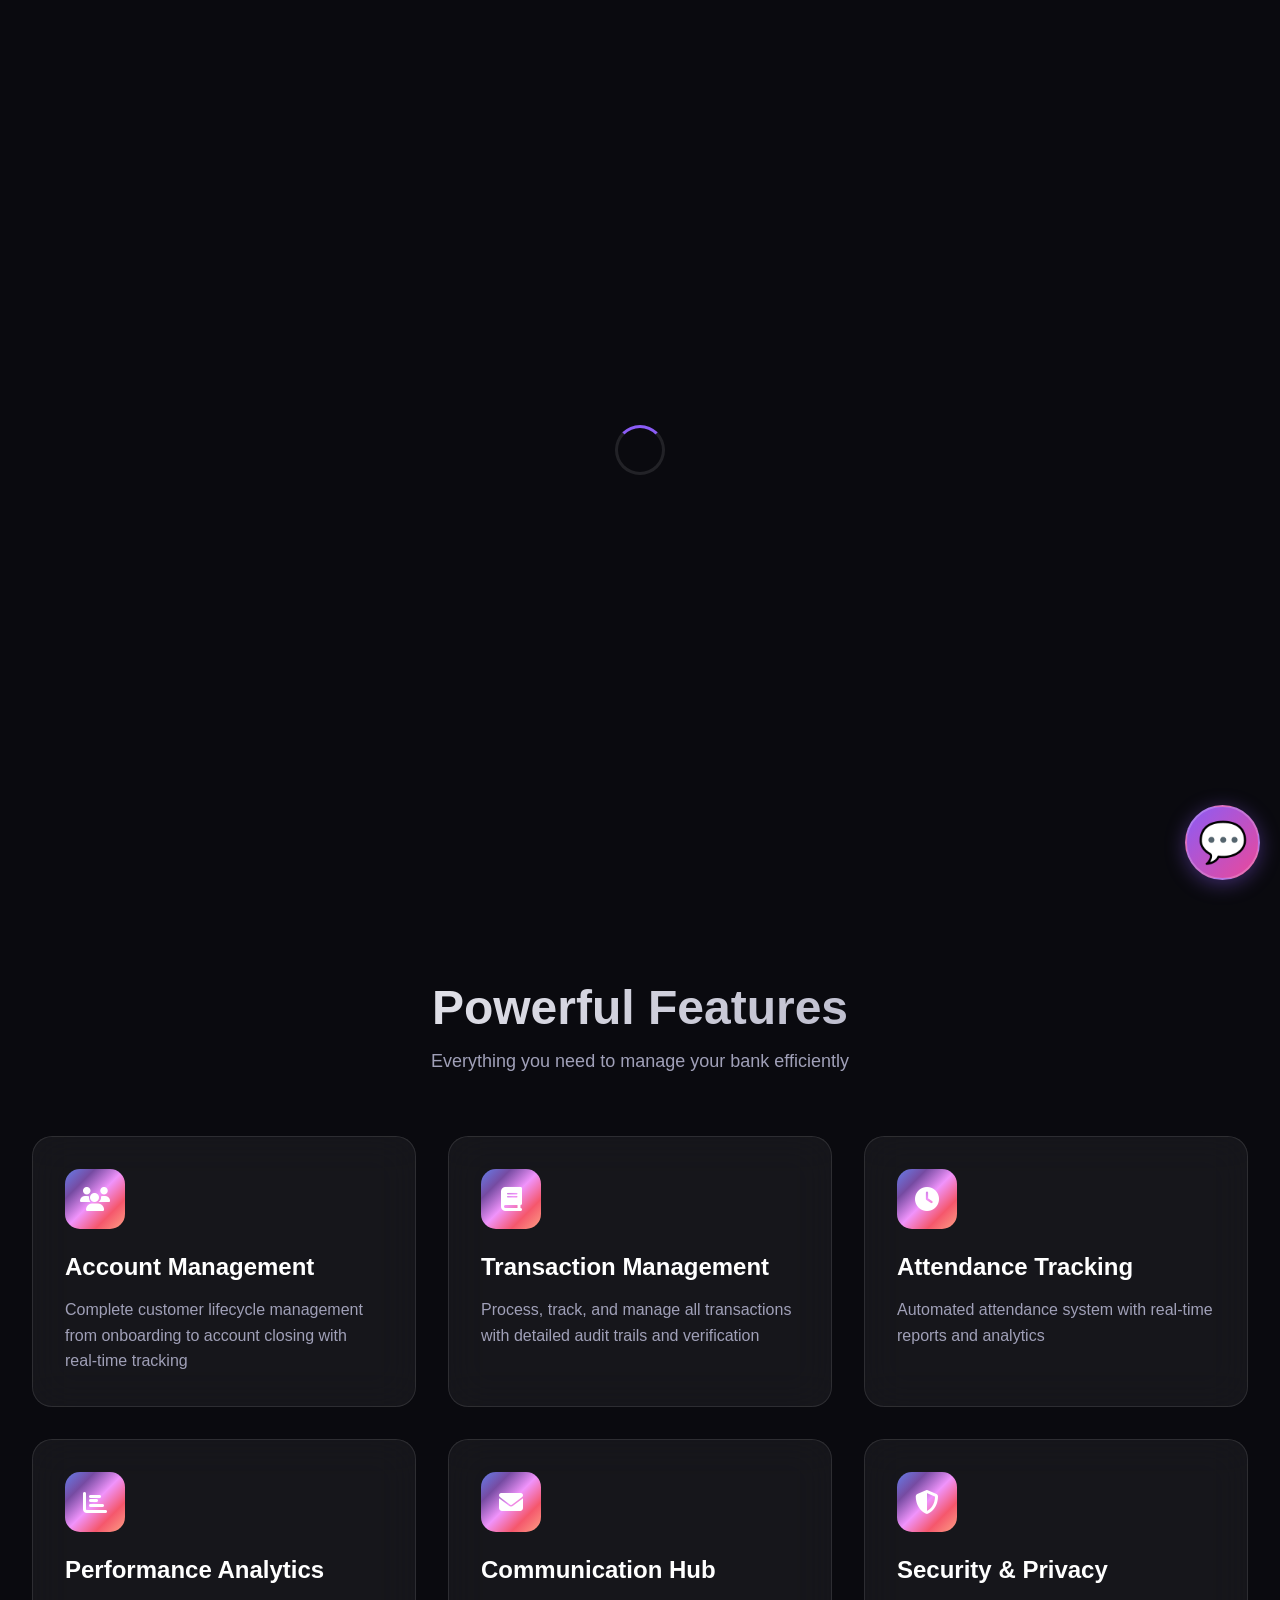
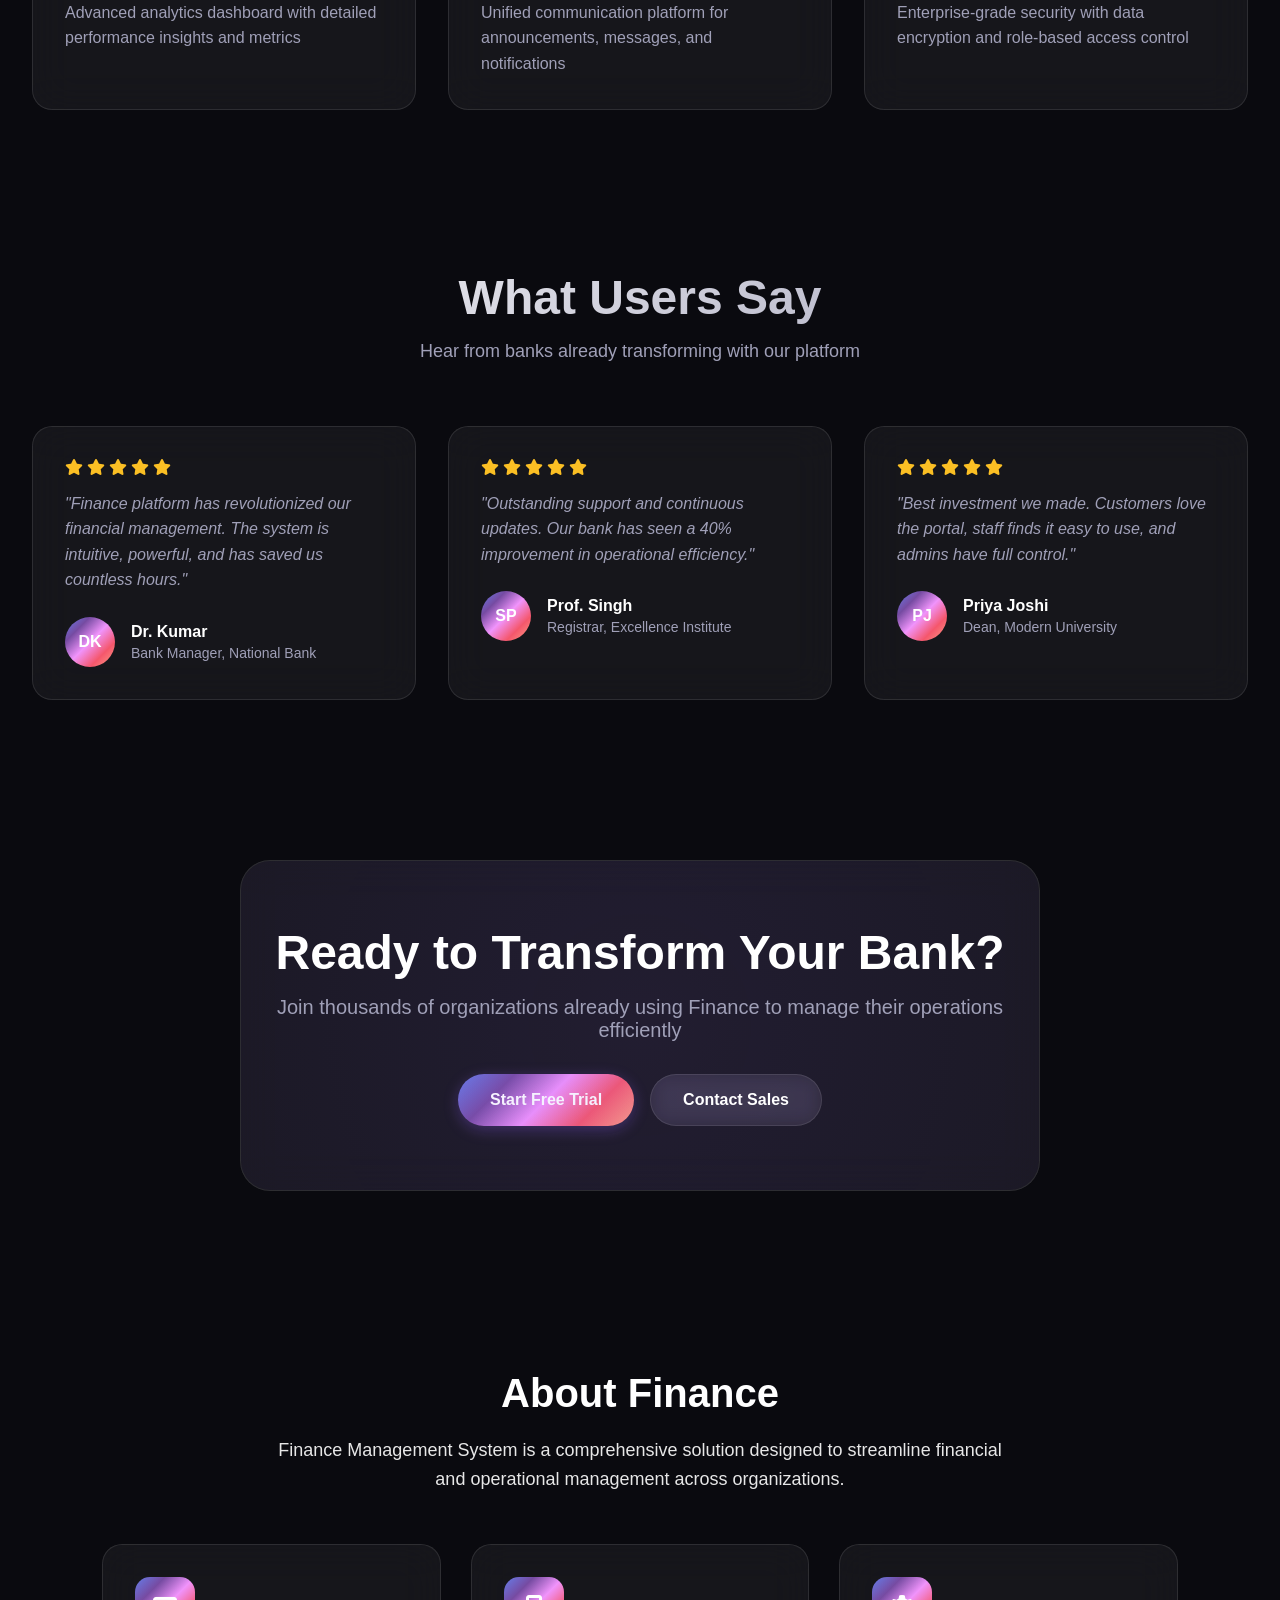
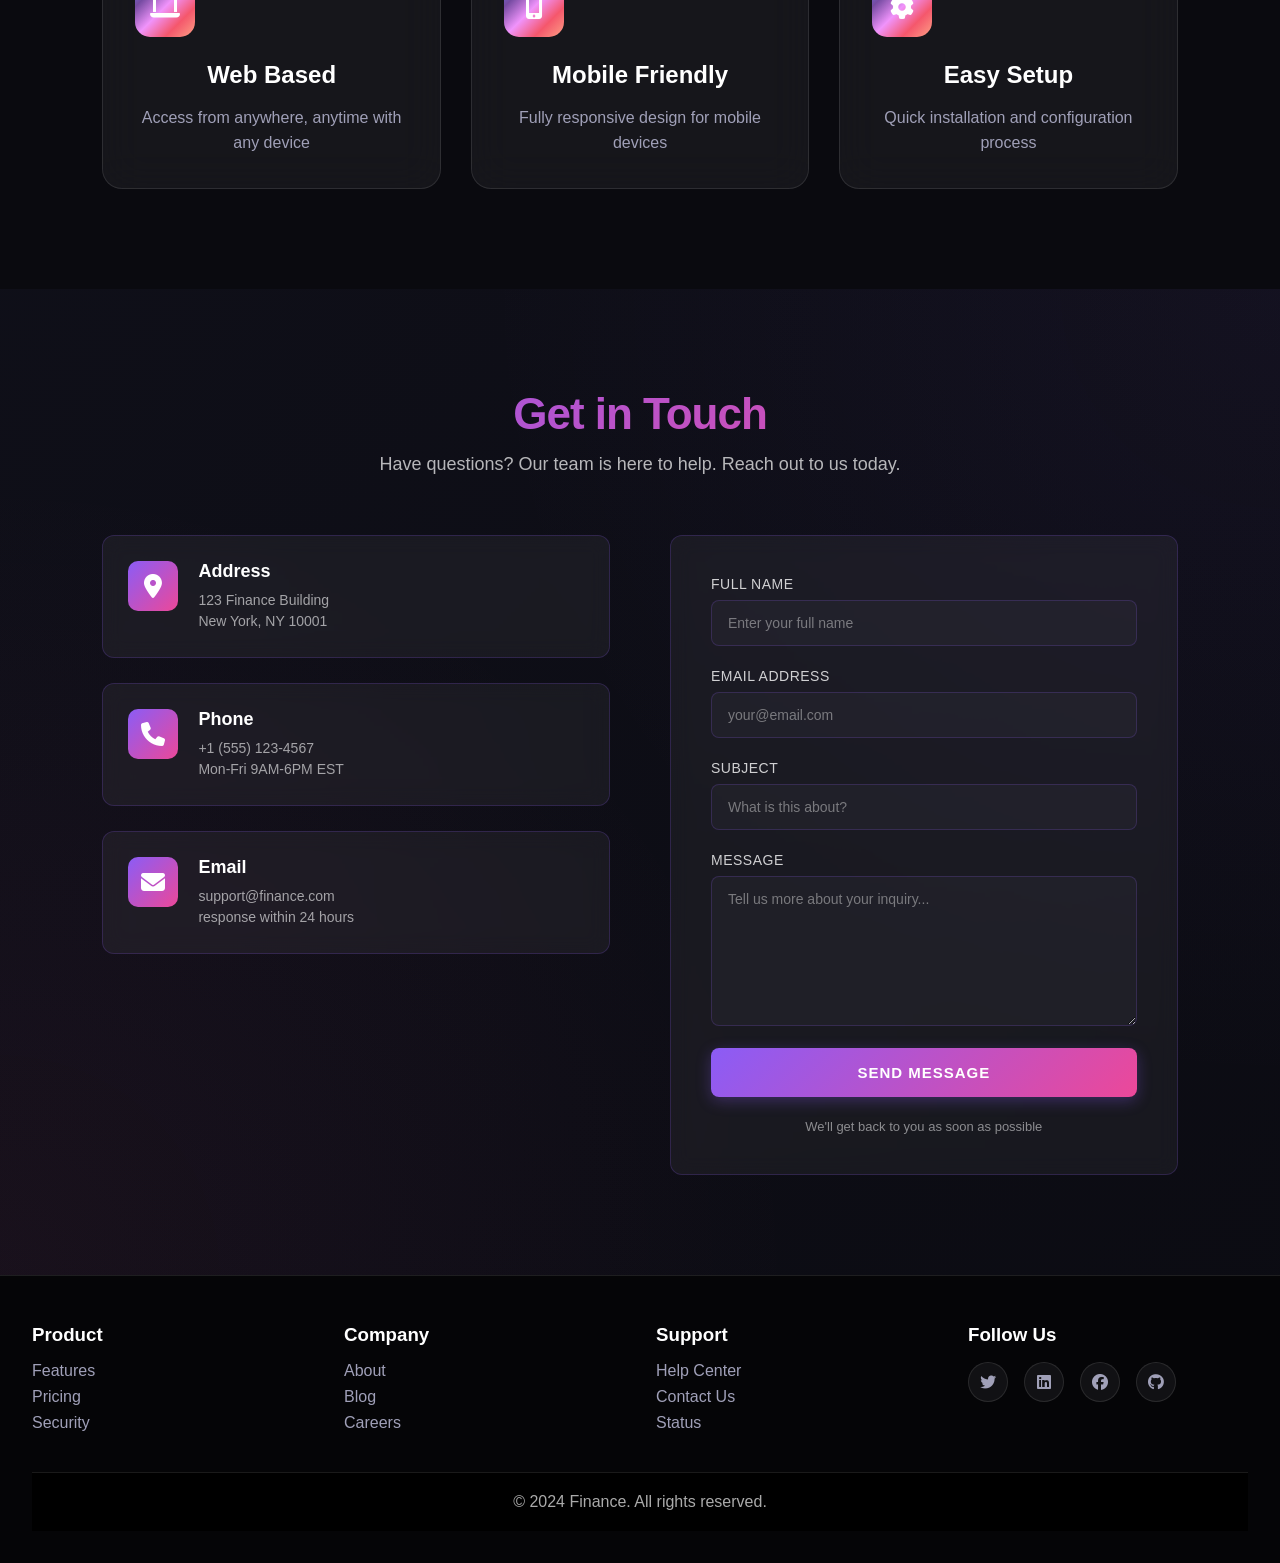
==== commit 600368d7: "Remove social media icons from contact section" ====
--- a/index.html
+++ b/index.html
@@ -316,13 +316,6 @@
                             <p>support@finance.com<br>response within 24 hours</p>
                         </div>
                     </div>
-                    
-                    <div class="social-icons">
-                        <a href="#" class="social-icon"><i class="fab fa-linkedin"></i></a>
-                        <a href="#" class="social-icon"><i class="fab fa-twitter"></i></a>
-                        <a href="#" class="social-icon"><i class="fab fa-facebook"></i></a>
-                        <a href="#" class="social-icon"><i class="fab fa-instagram"></i></a>
-                    </div>
                 </div>
                 
                 <!-- Contact Form -->
--- a/admin.css
+++ b/admin.css
@@ -966,34 +966,6 @@
   color: rgba(255, 255, 255, 0.6);
   margin: 0;
   line-height: 1.5;
-}
-
-/* Social Icons */
-.social-icons {
-  display: flex;
-  gap: 15px;
-  margin-top: 20px;
-}
-
-.social-icon {
-  width: 45px;
-  height: 45px;
-  background: rgba(139, 92, 246, 0.2);
-  border: 1px solid rgba(139, 92, 246, 0.3);
-  border-radius: 10px;
-  display: flex;
-  align-items: center;
-  justify-content: center;
-  color: white;
-  font-size: 18px;
-  transition: all 0.3s ease;
-  text-decoration: none;
-}
-
-.social-icon:hover {
-  background: linear-gradient(135deg, #8b5cf6, #ec4899);
-  border-color: transparent;
-  transform: translateY(-3px);
 }
 
 /* Contact Form */
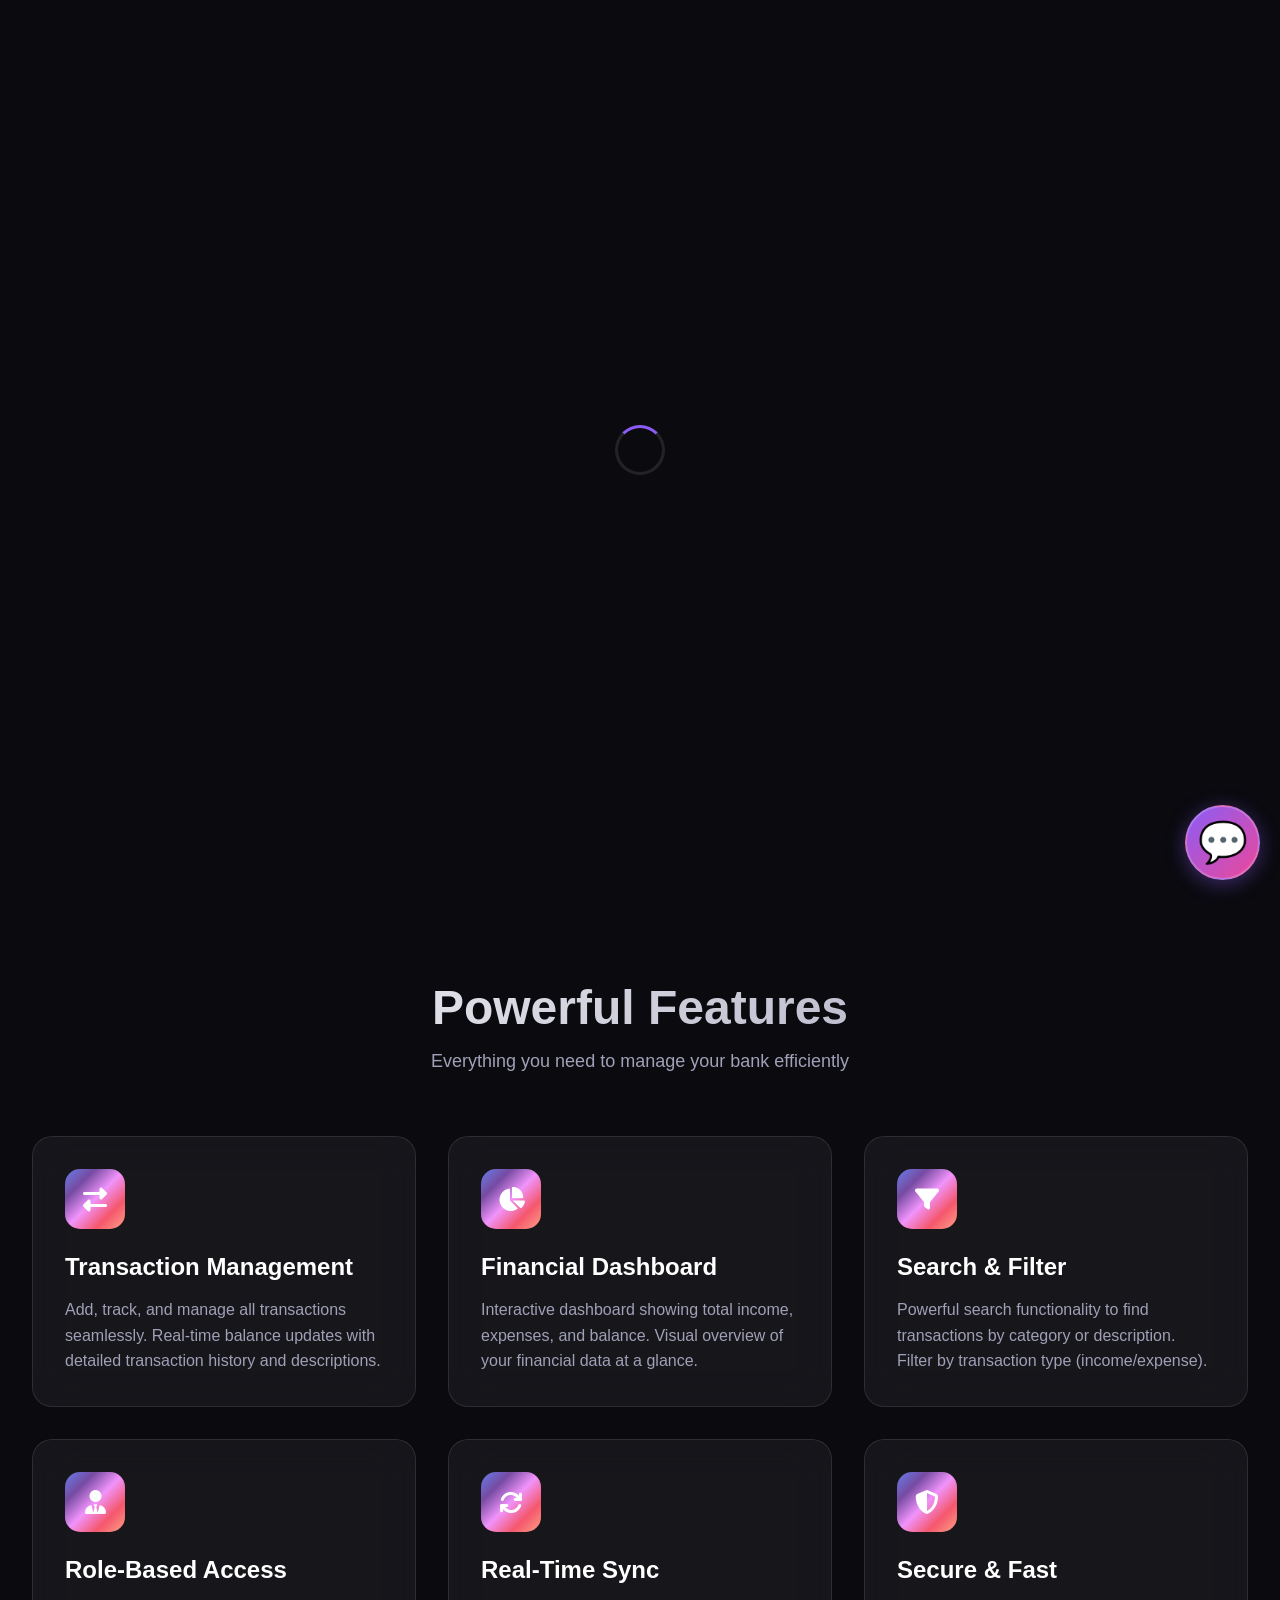
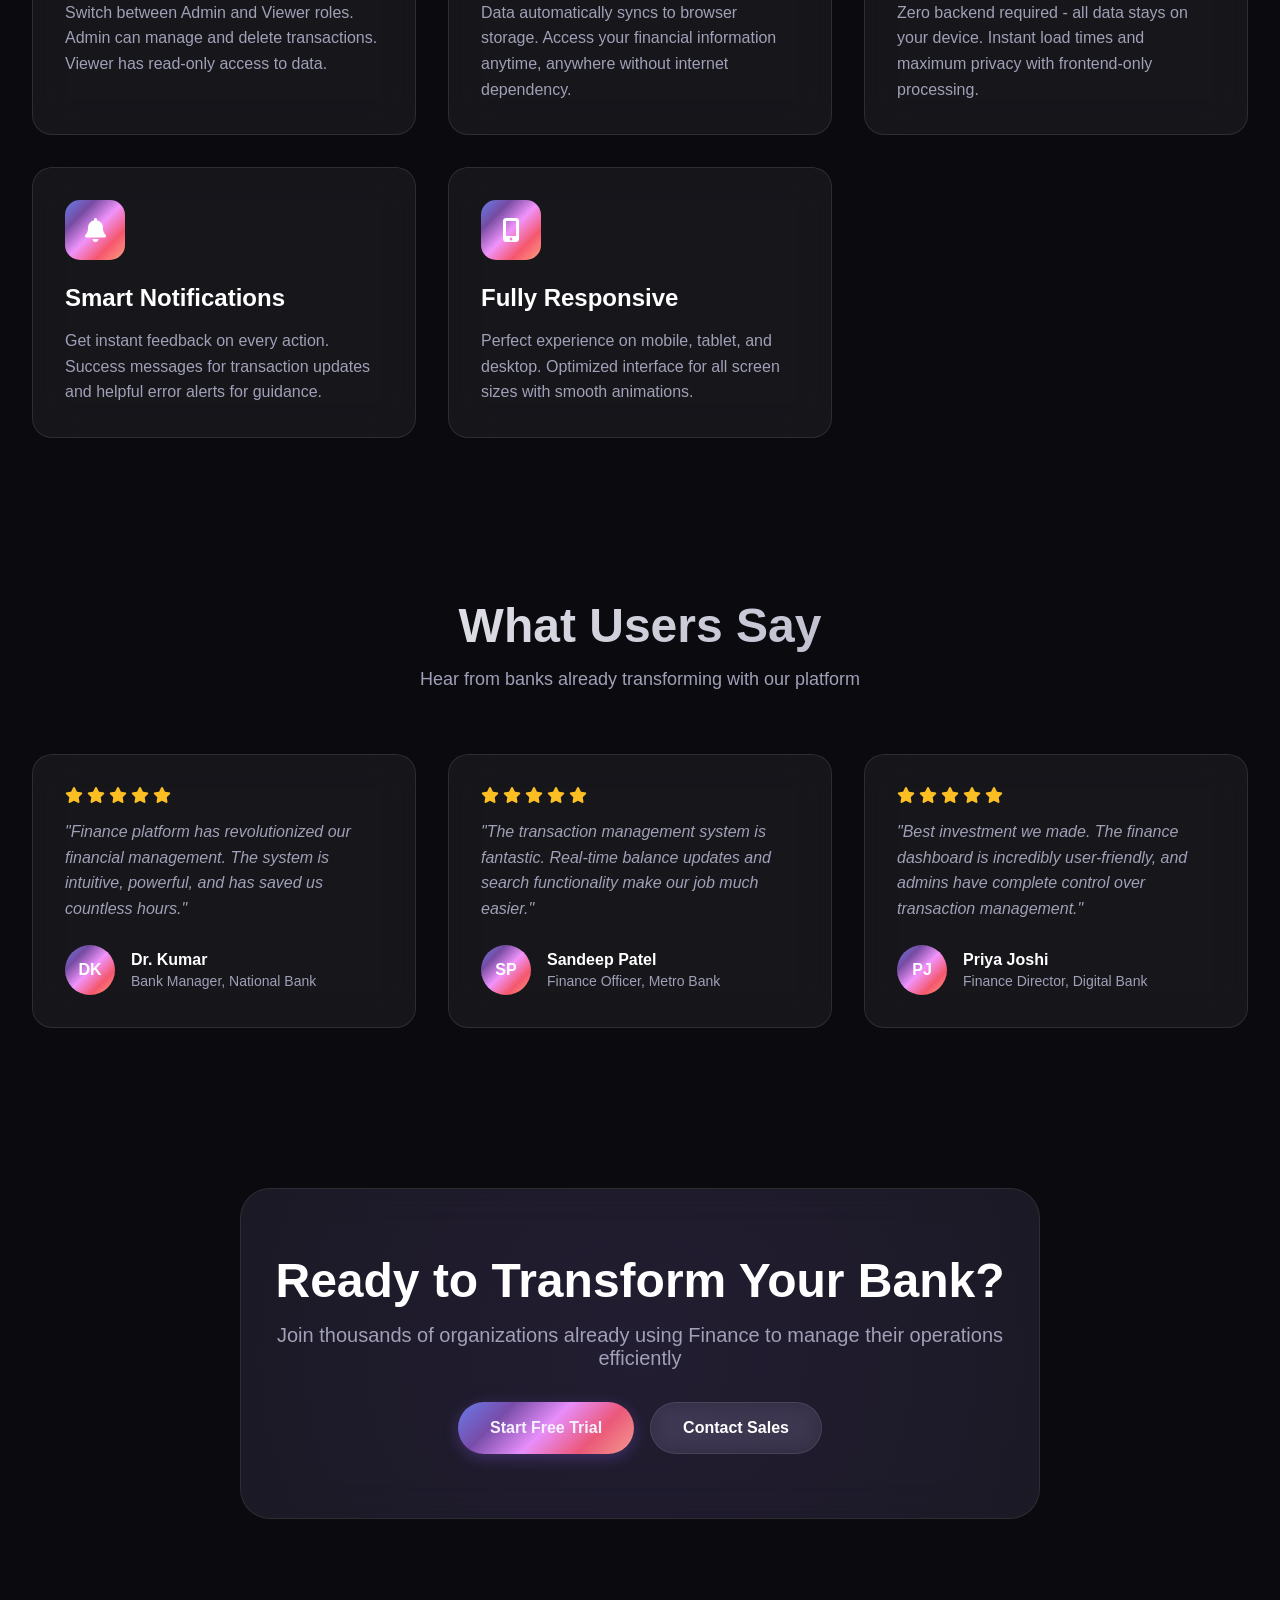
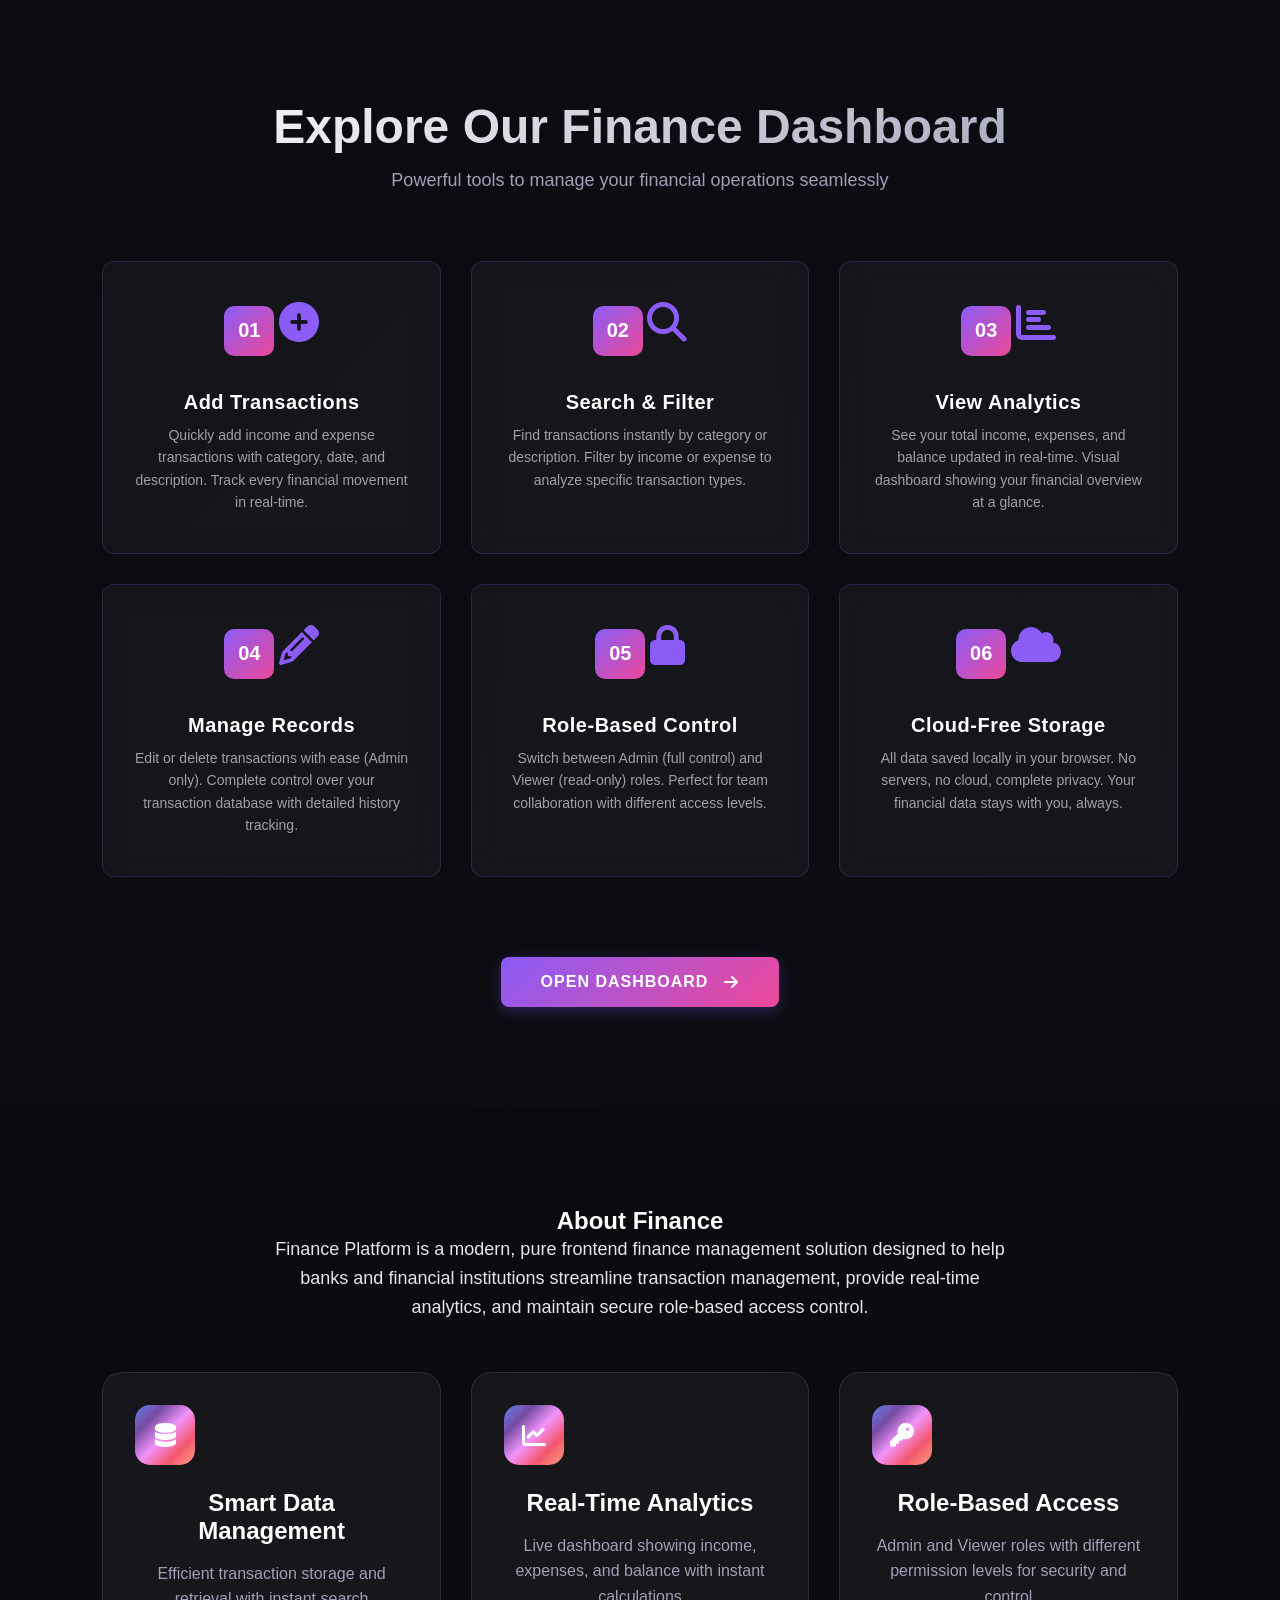
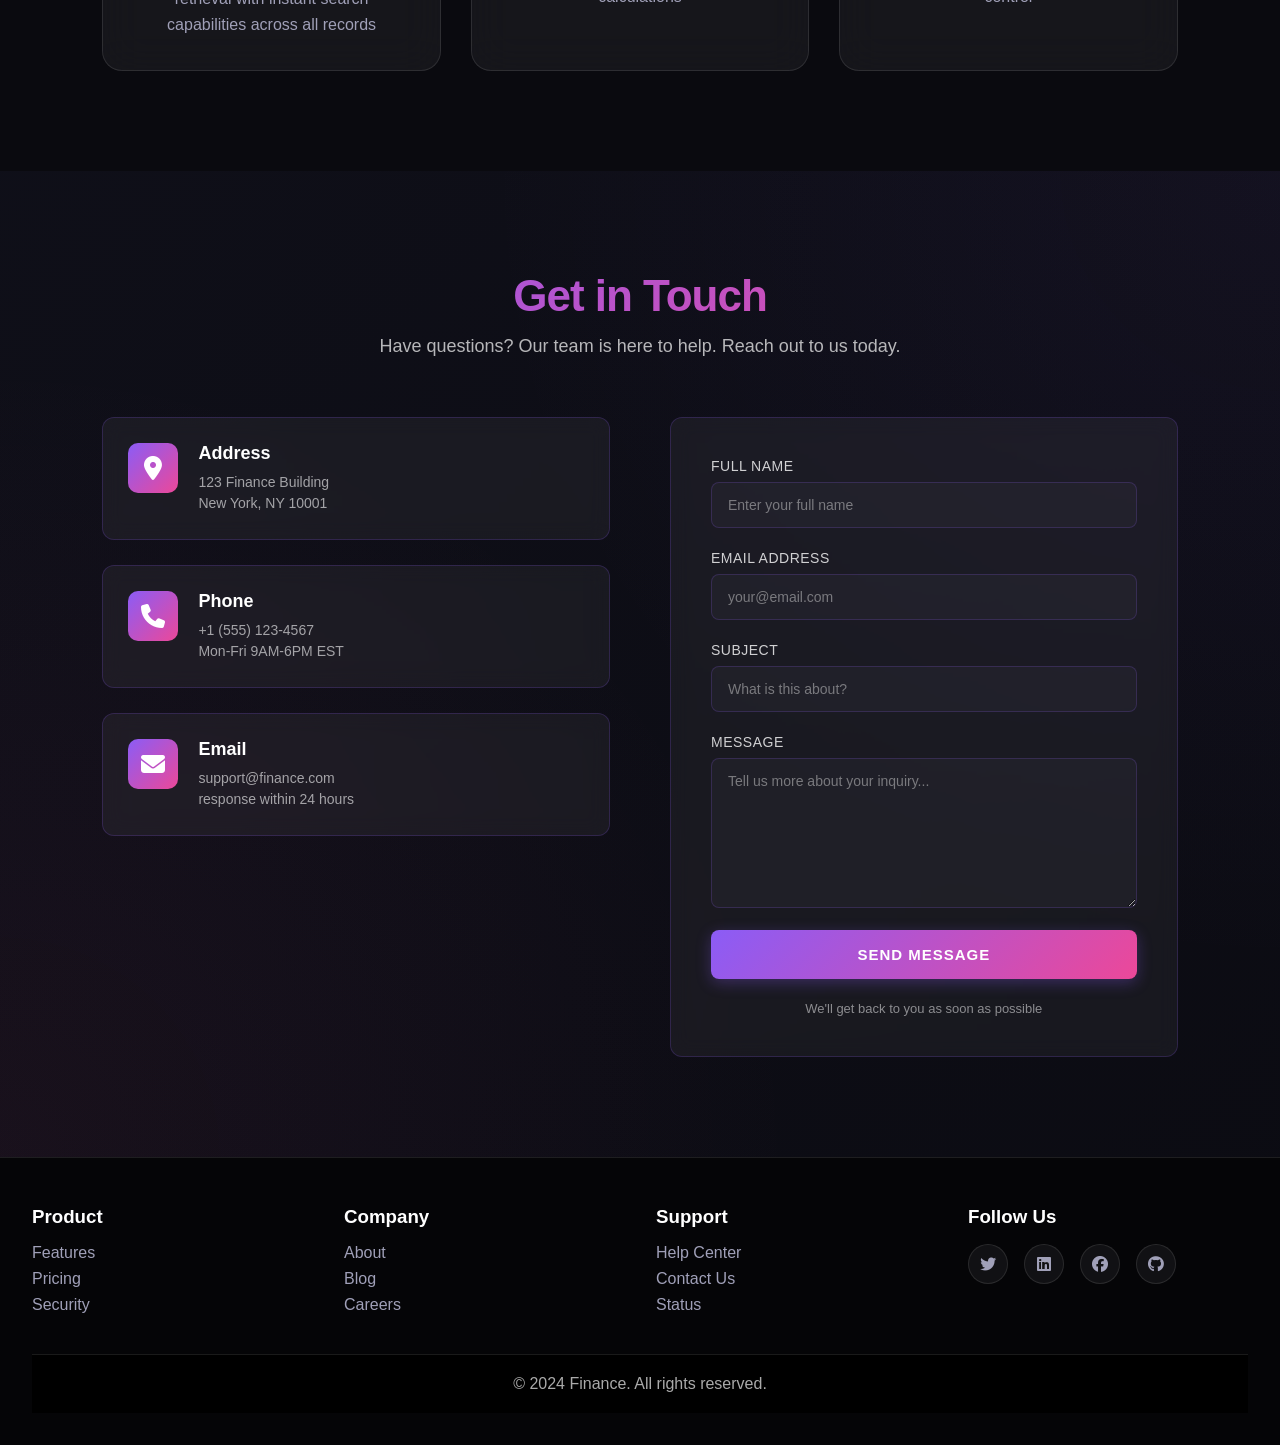
==== commit e920f7a6: "Update all code changes" ====
--- a/index.html
+++ b/index.html
@@ -118,45 +118,59 @@
             <div class="features-grid">
                 <div class="feature-card">
                     <div class="feature-icon">
-                        <i class="fas fa-users"></i>
-                    </div>
-                    <h3>Account Management</h3>
-                    <p>Complete customer lifecycle management from onboarding to account closing with real-time tracking</p>
-                </div>
-                <div class="feature-card">
-                    <div class="feature-icon">
-                        <i class="fas fa-book"></i>
+                        <i class="fas fa-exchange-alt"></i>
                     </div>
                     <h3>Transaction Management</h3>
-                    <p>Process, track, and manage all transactions with detailed audit trails and verification</p>
-                </div>
-                <div class="feature-card">
-                    <div class="feature-icon">
-                        <i class="fas fa-clock"></i>
-                    </div>
-                    <h3>Attendance Tracking</h3>
-                    <p>Automated attendance system with real-time reports and analytics</p>
-                </div>
-                <div class="feature-card">
-                    <div class="feature-icon">
-                        <i class="fas fa-chart-bar"></i>
-                    </div>
-                    <h3>Performance Analytics</h3>
-                    <p>Advanced analytics dashboard with detailed performance insights and metrics</p>
-                </div>
-                <div class="feature-card">
-                    <div class="feature-icon">
-                        <i class="fas fa-envelope"></i>
-                    </div>
-                    <h3>Communication Hub</h3>
-                    <p>Unified communication platform for announcements, messages, and notifications</p>
+                    <p>Add, track, and manage all transactions seamlessly. Real-time balance updates with detailed transaction history and descriptions.</p>
+                </div>
+                <div class="feature-card">
+                    <div class="feature-icon">
+                        <i class="fas fa-chart-pie"></i>
+                    </div>
+                    <h3>Financial Dashboard</h3>
+                    <p>Interactive dashboard showing total income, expenses, and balance. Visual overview of your financial data at a glance.</p>
+                </div>
+                <div class="feature-card">
+                    <div class="feature-icon">
+                        <i class="fas fa-filter"></i>
+                    </div>
+                    <h3>Search & Filter</h3>
+                    <p>Powerful search functionality to find transactions by category or description. Filter by transaction type (income/expense).</p>
+                </div>
+                <div class="feature-card">
+                    <div class="feature-icon">
+                        <i class="fas fa-user-tie"></i>
+                    </div>
+                    <h3>Role-Based Access</h3>
+                    <p>Switch between Admin and Viewer roles. Admin can manage and delete transactions. Viewer has read-only access to data.</p>
+                </div>
+                <div class="feature-card">
+                    <div class="feature-icon">
+                        <i class="fas fa-sync"></i>
+                    </div>
+                    <h3>Real-Time Sync</h3>
+                    <p>Data automatically syncs to browser storage. Access your financial information anytime, anywhere without internet dependency.</p>
                 </div>
                 <div class="feature-card">
                     <div class="feature-icon">
                         <i class="fas fa-shield-alt"></i>
                     </div>
-                    <h3>Security & Privacy</h3>
-                    <p>Enterprise-grade security with data encryption and role-based access control</p>
+                    <h3>Secure & Fast</h3>
+                    <p>Zero backend required - all data stays on your device. Instant load times and maximum privacy with frontend-only processing.</p>
+                </div>
+                <div class="feature-card">
+                    <div class="feature-icon">
+                        <i class="fas fa-bell"></i>
+                    </div>
+                    <h3>Smart Notifications</h3>
+                    <p>Get instant feedback on every action. Success messages for transaction updates and helpful error alerts for guidance.</p>
+                </div>
+                <div class="feature-card">
+                    <div class="feature-icon">
+                        <i class="fas fa-mobile-alt"></i>
+                    </div>
+                    <h3>Fully Responsive</h3>
+                    <p>Perfect experience on mobile, tablet, and desktop. Optimized interface for all screen sizes with smooth animations.</p>
                 </div>
             </div>
         </div>
@@ -200,13 +214,13 @@
                         <i class="fas fa-star"></i>
                     </div>
                     <div class="testimonial-content">
-                        "Outstanding support and continuous updates. Our bank has seen a 40% improvement in operational efficiency."
+                        "The transaction management system is fantastic. Real-time balance updates and search functionality make our job much easier."
                     </div>
                     <div class="testimonial-author">
                         <div class="author-avatar">SP</div>
                         <div class="author-info">
-                            <h4>Prof. Singh</h4>
-                            <p>Registrar, Excellence Institute</p>
+                            <h4>Sandeep Patel</h4>
+                            <p>Finance Officer, Metro Bank</p>
                         </div>
                     </div>
                 </div>
@@ -219,13 +233,13 @@
                         <i class="fas fa-star"></i>
                     </div>
                     <div class="testimonial-content">
-                        "Best investment we made. Customers love the portal, staff finds it easy to use, and admins have full control."
+                        "Best investment we made. The finance dashboard is incredibly user-friendly, and admins have complete control over transaction management."
                     </div>
                     <div class="testimonial-author">
                         <div class="author-avatar">PJ</div>
                         <div class="author-info">
                             <h4>Priya Joshi</h4>
-                            <p>Dean, Modern University</p>
+                            <p>Finance Director, Digital Bank</p>
                         </div>
                     </div>
                 </div>
@@ -245,32 +259,83 @@
         </div>
     </section>
 
+    <!-- Dashboard Features Section -->
+    <section class="dashboard-features" id="dashboard">
+        <div class="container">
+            <div class="section-header">
+                <h2>Explore Our Finance Dashboard</h2>
+                <p>Powerful tools to manage your financial operations seamlessly</p>
+            </div>
+            <div class="dashboard-grid">
+                <div class="dashboard-card">
+                    <div class="dashboard-number">01</div>
+                    <i class="fas fa-plus-circle"></i>
+                    <h3>Add Transactions</h3>
+                    <p>Quickly add income and expense transactions with category, date, and description. Track every financial movement in real-time.</p>
+                </div>
+                <div class="dashboard-card">
+                    <div class="dashboard-number">02</div>
+                    <i class="fas fa-search"></i>
+                    <h3>Search & Filter</h3>
+                    <p>Find transactions instantly by category or description. Filter by income or expense to analyze specific transaction types.</p>
+                </div>
+                <div class="dashboard-card">
+                    <div class="dashboard-number">03</div>
+                    <i class="fas fa-chart-bar"></i>
+                    <h3>View Analytics</h3>
+                    <p>See your total income, expenses, and balance updated in real-time. Visual dashboard showing your financial overview at a glance.</p>
+                </div>
+                <div class="dashboard-card">
+                    <div class="dashboard-number">04</div>
+                    <i class="fas fa-pencil-alt"></i>
+                    <h3>Manage Records</h3>
+                    <p>Edit or delete transactions with ease (Admin only). Complete control over your transaction database with detailed history tracking.</p>
+                </div>
+                <div class="dashboard-card">
+                    <div class="dashboard-number">05</div>
+                    <i class="fas fa-lock"></i>
+                    <h3>Role-Based Control</h3>
+                    <p>Switch between Admin (full control) and Viewer (read-only) roles. Perfect for team collaboration with different access levels.</p>
+                </div>
+                <div class="dashboard-card">
+                    <div class="dashboard-number">06</div>
+                    <i class="fas fa-cloud"></i>
+                    <h3>Cloud-Free Storage</h3>
+                    <p>All data saved locally in your browser. No servers, no cloud, complete privacy. Your financial data stays with you, always.</p>
+                </div>
+            </div>
+            <div class="dashboard-cta">
+                <a href="dashboard/dash.html" class="btn-primary">Open Dashboard<i class="fas fa-arrow-right" style="margin-left: 8px;"></i></a>
+            </div>
+        </div>
+    </section>
+
     <!-- About Section -->
     <section id="about">
         <div class="about-wrapper">
-            <h2 class="about-title">About Finance</h2>
-            <p class="about-desc">Finance Management System is a comprehensive solution designed to streamline financial and operational management across organizations.</p>
+            <h2>About Finance</h2>
+            <p class="about-desc">Finance Platform is a modern, pure frontend finance management solution designed to help banks and financial institutions streamline transaction management, provide real-time analytics, and maintain secure role-based access control.</p>
             <div class="about-features">
                 <div class="feature-card">
                     <div class="feature-icon">
-                        <i class="fas fa-laptop"></i>
-                    </div>
-                    <h3>Web Based</h3>
-                    <p>Access from anywhere, anytime with any device</p>
-                </div>
-                <div class="feature-card">
-                    <div class="feature-icon">
-                        <i class="fas fa-mobile-alt"></i>
-                    </div>
-                    <h3>Mobile Friendly</h3>
-                    <p>Fully responsive design for mobile devices</p>
-                </div>
-                <div class="feature-card">
-                    <div class="feature-icon">
-                        <i class="fas fa-cog"></i>
-                    </div>
-                    <h3>Easy Setup</h3>
-                    <p>Quick installation and configuration process</p>
+                        <i class="fas fa-database"></i>
+                    </div>
+                    <h3>Smart Data Management</h3>
+                    <p>Efficient transaction storage and retrieval with instant search capabilities across all records</p>
+                </div>
+                <div class="feature-card">
+                    <div class="feature-icon">
+                        <i class="fas fa-chart-line"></i>
+                    </div>
+                    <h3>Real-Time Analytics</h3>
+                    <p>Live dashboard showing income, expenses, and balance with instant calculations</p>
+                </div>
+                <div class="feature-card">
+                    <div class="feature-icon">
+                        <i class="fas fa-key"></i>
+                    </div>
+                    <h3>Role-Based Access</h3>
+                    <p>Admin and Viewer roles with different permission levels for security and control</p>
                 </div>
             </div>
         </div>
--- a/admin.css
+++ b/admin.css
@@ -855,6 +855,131 @@
     opacity: 1;
     transform: scale(1);
   }
+}
+
+/* ============== DASHBOARD FEATURES SECTION ============== */
+.dashboard-features {
+  padding: 100px 8%;
+  background: linear-gradient(135deg, rgba(35, 36, 57, 0.05), rgba(67, 69, 112, 0.05));
+  color: white;
+}
+
+.dashboard-features .section-header {
+  margin-bottom: 70px;
+}
+
+.dashboard-grid {
+  display: grid;
+  grid-template-columns: repeat(auto-fit, minmax(320px, 1fr));
+  gap: 30px;
+  margin-bottom: 50px;
+}
+
+.dashboard-card {
+  padding: 40px 30px;
+  background: rgba(255, 255, 255, 0.04);
+  border: 1px solid rgba(139, 92, 246, 0.2);
+  border-radius: 12px;
+  backdrop-filter: blur(10px);
+  text-align: center;
+  transition: all 0.3s ease;
+  position: relative;
+  overflow: hidden;
+  animation: slideUp 0.8s ease backwards;
+}
+
+.dashboard-card:nth-child(1) { animation-delay: 0.1s; }
+.dashboard-card:nth-child(2) { animation-delay: 0.2s; }
+.dashboard-card:nth-child(3) { animation-delay: 0.3s; }
+.dashboard-card:nth-child(4) { animation-delay: 0.4s; }
+.dashboard-card:nth-child(5) { animation-delay: 0.5s; }
+.dashboard-card:nth-child(6) { animation-delay: 0.6s; }
+
+.dashboard-card::before {
+  content: '';
+  position: absolute;
+  top: 0;
+  left: 0;
+  right: 0;
+  bottom: 0;
+  background: linear-gradient(135deg, rgba(139, 92, 246, 0.1), transparent);
+  opacity: 0;
+  transition: opacity 0.3s ease;
+}
+
+.dashboard-card:hover {
+  border-color: rgba(139, 92, 246, 0.5);
+  background: rgba(139, 92, 246, 0.1);
+  transform: translateY(-8px);
+}
+
+.dashboard-card:hover::before {
+  opacity: 1;
+}
+
+.dashboard-number {
+  display: inline-flex;
+  align-items: center;
+  justify-content: center;
+  width: 50px;
+  height: 50px;
+  background: linear-gradient(135deg, #8b5cf6, #ec4899);
+  border-radius: 10px;
+  font-size: 20px;
+  font-weight: 700;
+  margin-bottom: 20px;
+}
+
+.dashboard-card i {
+  font-size: 40px;
+  color: #8b5cf6;
+  margin-bottom: 20px;
+  transition: all 0.3s ease;
+}
+
+.dashboard-card:hover i {
+  color: #ec4899;
+  transform: scale(1.1) rotate(5deg);
+}
+
+.dashboard-card h3 {
+  font-size: 20px;
+  margin: 15px 0 10px 0;
+  font-weight: 600;
+  letter-spacing: 0.5px;
+}
+
+.dashboard-card p {
+  font-size: 14px;
+  color: rgba(255, 255, 255, 0.6);
+  line-height: 1.6;
+  margin: 0;
+}
+
+.dashboard-cta {
+  text-align: center;
+  padding-top: 30px;
+  animation: slideUp 0.8s ease 0.7s backwards;
+}
+
+.dashboard-cta .btn-primary {
+  display: inline-flex;
+  align-items: center;
+  padding: 16px 40px;
+  background: linear-gradient(135deg, #8b5cf6, #ec4899);
+  color: white;
+  text-decoration: none;
+  border-radius: 8px;
+  font-weight: 600;
+  text-transform: uppercase;
+  letter-spacing: 1px;
+  transition: all 0.3s ease;
+  box-shadow: 0 4px 15px rgba(139, 92, 246, 0.3);
+}
+
+.dashboard-cta .btn-primary:hover {
+  transform: translateY(-3px);
+  box-shadow: 0 6px 25px rgba(139, 92, 246, 0.5);
 }
 
 /* ============== CONTACT SECTION ============== */
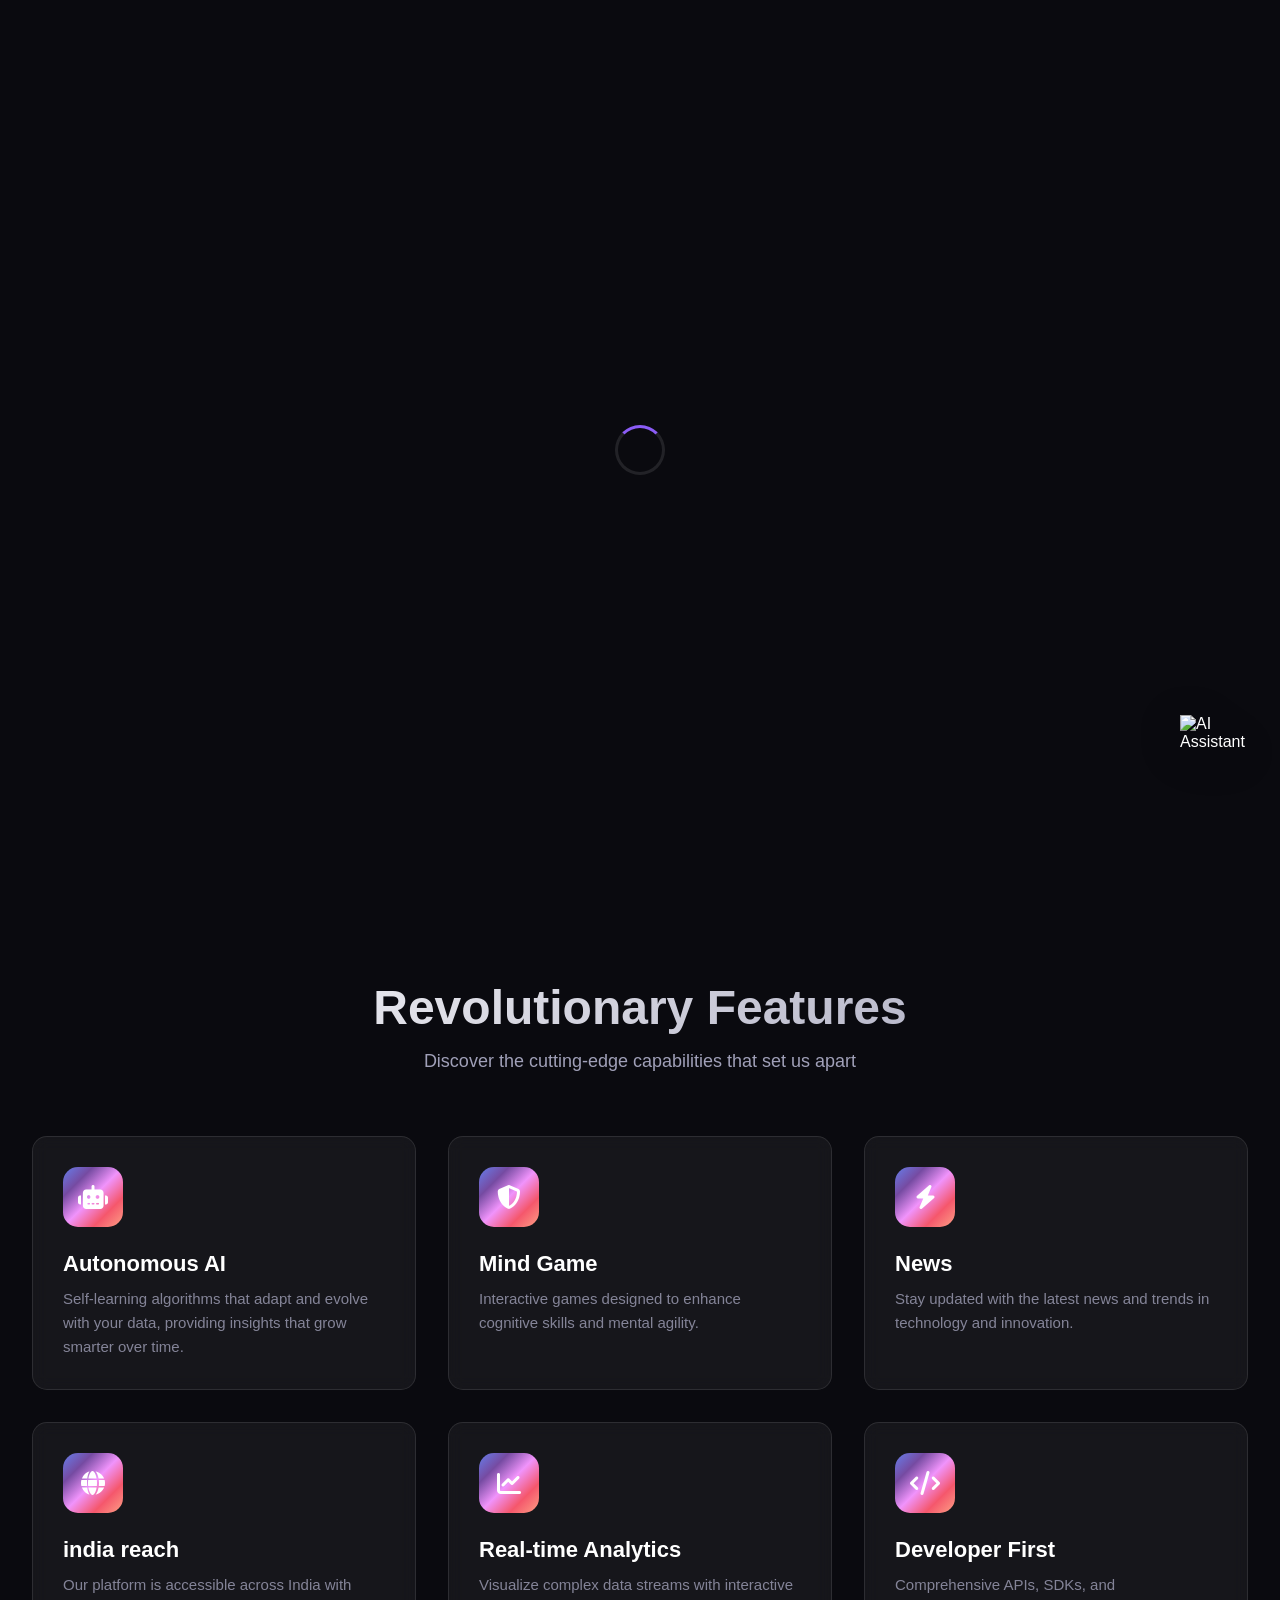
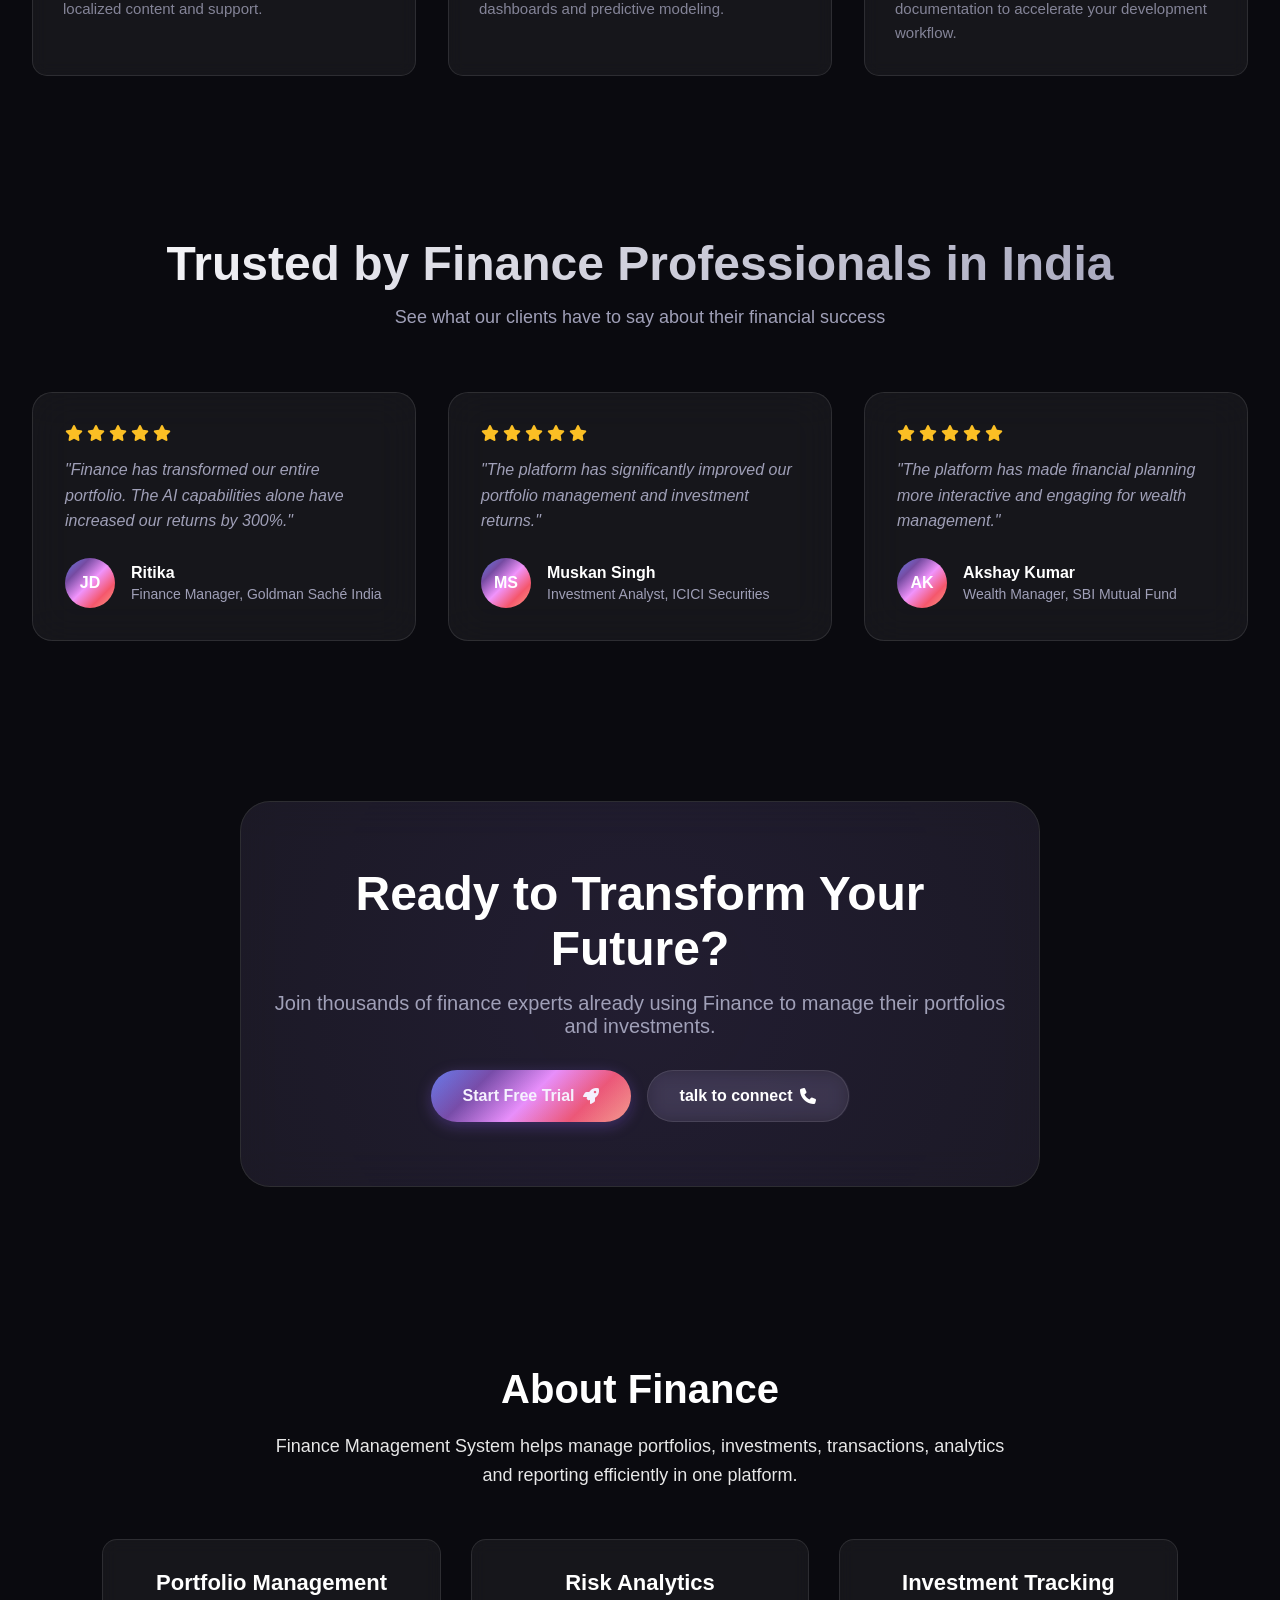
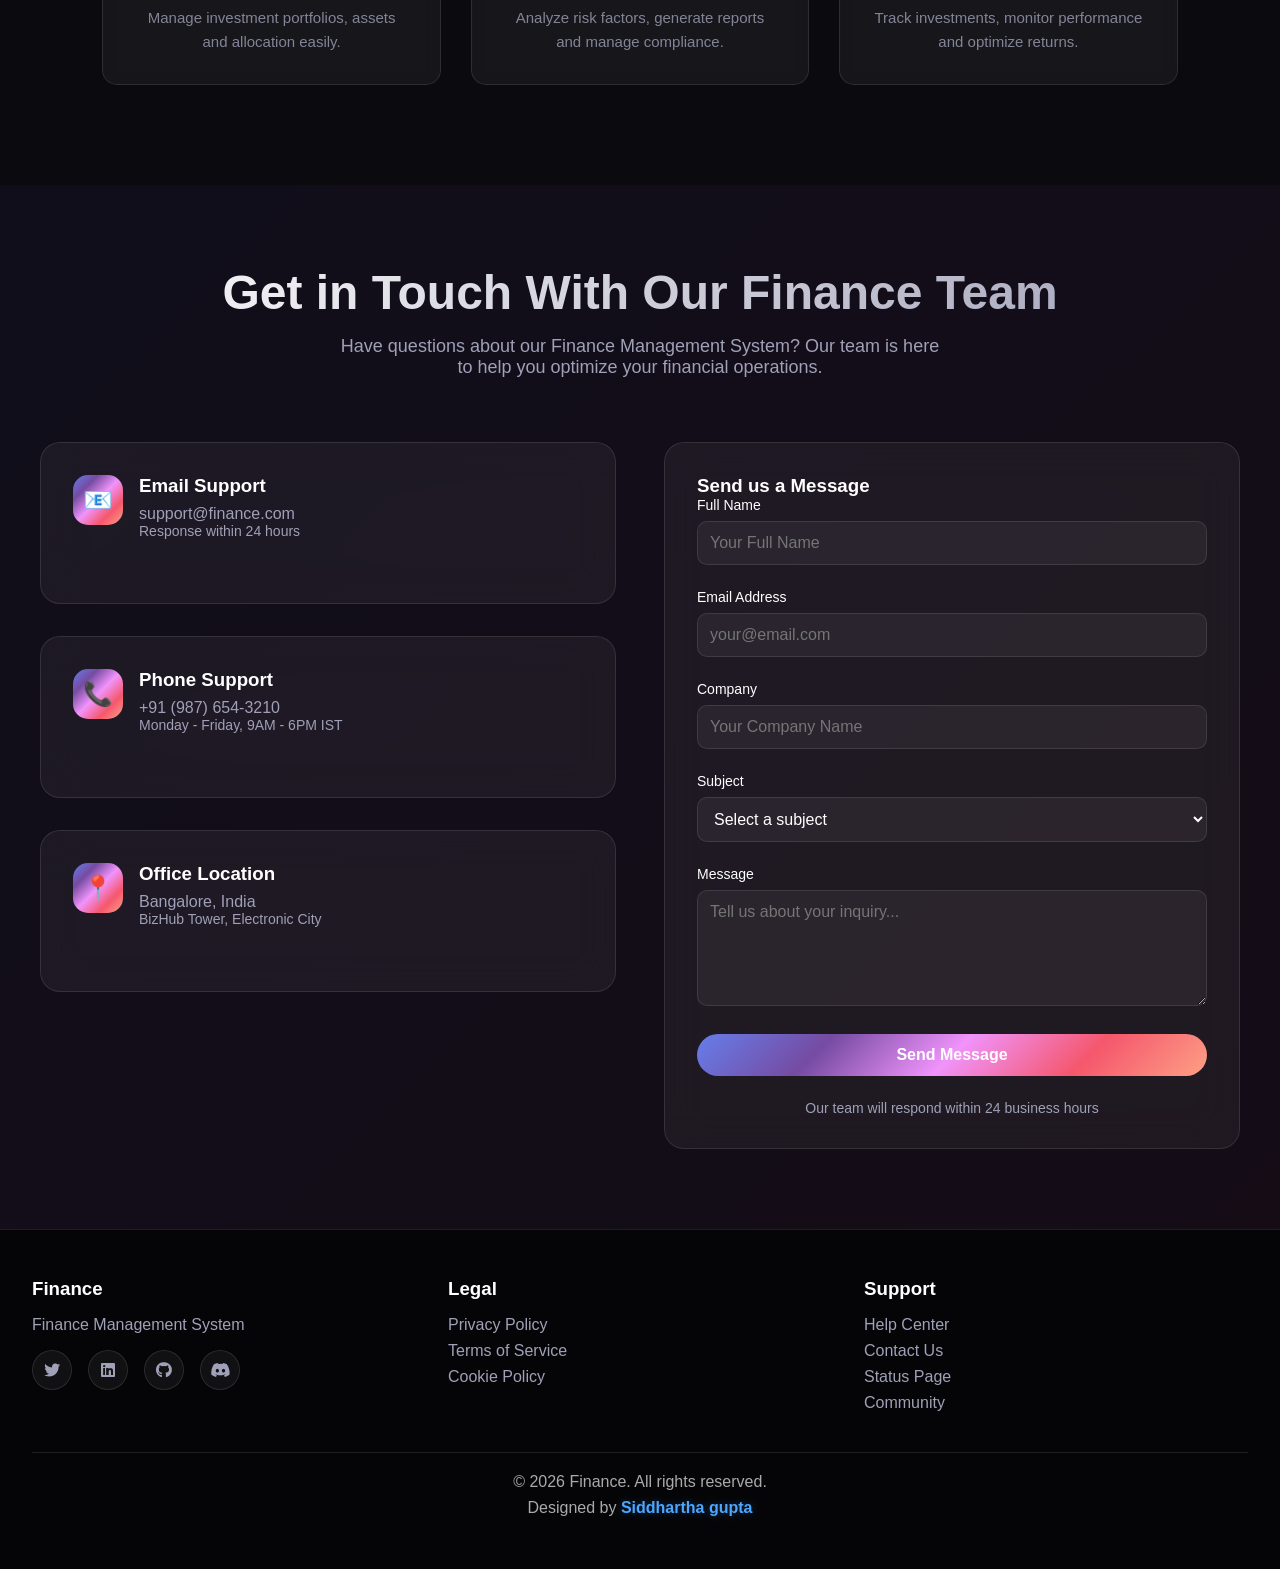
==== commit e98c61df: "Update site assets" ====
--- a/index.html
+++ b/index.html
@@ -3,9 +3,10 @@
 <head>
     <meta charset="UTF-8">
     <meta name="viewport" content="width=device-width, initial-scale=1.0">
-    <title>Finance - Future of Financial Management</title>
+    <title> Finance - Future of Financial Management</title>
     <link rel="stylesheet" href="https://cdnjs.cloudflare.com/ajax/libs/font-awesome/6.4.0/css/all.min.css">
     <link rel="stylesheet" href="admin.css">
+
 </head>
 <body>
     <!-- Loading Screen -->
@@ -27,7 +28,7 @@
     <nav id="navbar">
         <div class="nav-container">
             <div class="logo">
-                <i class="fas fa-wallet"></i>
+                <i class="fas fa-building"></i>
                 Finance
             </div>
             <ul class="nav-links">
@@ -36,7 +37,7 @@
                 <li><a href="#about">About</a></li>
                 <li><a href="#contact">Contact</a></li>
             </ul>
-            <a href="signup/signup.html" class="nav-cta" onclick="showToast('Welcome to Finance!')">Get Started</a>
+            <a href="signup/signup.html" class="nav-cta">Get Started</a>
             <div class="mobile-menu-toggle" onclick="toggleMobileMenu()">
                 <span></span>
                 <span></span>
@@ -49,15 +50,15 @@
     <section class="hero" id="home">
         <div class="hero-content">
             <div class="hero-text">
-                <span class="hero-badge">🚀 Innovating Tomorrow, Today</span>
-                <h1>Shape the Future with <span class="gradient-text">Finance Management System</span></h1>
-                <p>Experience the convergence of modern finance, cloud technology, and analytics. Transform your financial management with solutions that transcend boundaries.</p></p>
+                <span class="hero-badge">🚀 Finance Tomorrow, Today</span>
+                <h1 class="hero-title">Shape the Future with <br><span class="typing-wrapper"><span id="typing-text"></span></span></h1>
+                <p>Experience the convergence of AI,  Transform your management with solutions that transcend boundaries.</p>
                 <div class="hero-buttons">
-                    <a href="signup/signup.html" class="btn-primary" onclick="showToast('Starting your journey!')">
-                        Start Free Account
+                    <a href="signup/signup.html" class="btn-primary">
+                        Start Free account
                         <i class="fas fa-arrow-right"></i>
                     </a>
-                    <a href="#features" class="btn-secondary" onclick="showToast('Playing demo video')">
+                    <a href="video/demo.mp4" class="btn-secondary" onclick="showToast('Playing demo video')">
                         <i class="fas fa-play"></i>
                         Watch Demo
                     </a>
@@ -65,14 +66,15 @@
             </div>
             <div class="hero-visual">
                 <div class="glass-card">
+                    <h3 style="margin-bottom: 1rem;">Core Technologies</h3>
                     <div class="tech-grid">
                         <div class="tech-item">
                             <div class="tech-icon icon-ai">
                                 <i class="fas fa-brain"></i>
                             </div>
                             <div>
-                                <div style="font-weight: 600;">AI</div>
-                                <div style="font-size: 0.875rem; color: var(--text-secondary);">Machine Learning</div>
+                                <div style="font-weight: 600;">AI ChatBoat</div>
+                                <div style="font-size: 0.875rem; color: var(--text-secondary);"> AI messaging platform</div>
                             </div>
                         </div>
                         <div class="tech-item">
@@ -80,8 +82,8 @@
                                 <i class="fas fa-cloud"></i>
                             </div>
                             <div>
-                                <div style="font-weight: 600;">Cloud</div>
-                                <div style="font-size: 0.875rem; color: var(--text-secondary);">Scalable</div>
+                                <div style="font-weight: 600;">Mind Game</div>
+                                <div style="font-size: 0.875rem; color: var(--text-secondary);"> Play interactive games</div>
                             </div>
                         </div>
                         <div class="tech-item">
@@ -89,8 +91,8 @@
                                 <i class="fas fa-atom"></i>
                             </div>
                             <div>
-                                <div style="font-weight: 600;">Quantum</div>
-                                <div style="font-size: 0.875rem; color: var(--text-secondary);">Next Gen</div>
+                                <div style="font-weight: 600;">News</div>
+                                <div style="font-size: 0.875rem; color: var(--text-secondary);">Upteds with latest news</div>
                             </div>
                         </div>
                         <div class="tech-item">
@@ -98,8 +100,8 @@
                                 <i class="fas fa-link"></i>
                             </div>
                             <div>
-                                <div style="font-weight: 600;">Blockchain</div>
-                                <div style="font-size: 0.875rem; color: var(--text-secondary);">Secure</div>
+                                <div style="font-weight: 600;">Smart Contracts</div>
+                                <div style="font-size: 0.875rem; color: var(--text-secondary);">Automated contract execution</div>
                             </div>
                         </div>
                     </div>
@@ -112,78 +114,64 @@
     <section class="features" id="features">
         <div class="container">
             <div class="section-header">
-                <h2>Powerful Features</h2>
-                <p>Everything you need to manage your bank efficiently</p>
+                <h2>Revolutionary Features</h2>
+                <p>Discover the cutting-edge capabilities that set us apart</p>
             </div>
             <div class="features-grid">
                 <div class="feature-card">
                     <div class="feature-icon">
-                        <i class="fas fa-exchange-alt"></i>
-                    </div>
-                    <h3>Transaction Management</h3>
-                    <p>Add, track, and manage all transactions seamlessly. Real-time balance updates with detailed transaction history and descriptions.</p>
-                </div>
-                <div class="feature-card">
-                    <div class="feature-icon">
-                        <i class="fas fa-chart-pie"></i>
-                    </div>
-                    <h3>Financial Dashboard</h3>
-                    <p>Interactive dashboard showing total income, expenses, and balance. Visual overview of your financial data at a glance.</p>
-                </div>
-                <div class="feature-card">
-                    <div class="feature-icon">
-                        <i class="fas fa-filter"></i>
-                    </div>
-                    <h3>Search & Filter</h3>
-                    <p>Powerful search functionality to find transactions by category or description. Filter by transaction type (income/expense).</p>
-                </div>
-                <div class="feature-card">
-                    <div class="feature-icon">
-                        <i class="fas fa-user-tie"></i>
-                    </div>
-                    <h3>Role-Based Access</h3>
-                    <p>Switch between Admin and Viewer roles. Admin can manage and delete transactions. Viewer has read-only access to data.</p>
-                </div>
-                <div class="feature-card">
-                    <div class="feature-icon">
-                        <i class="fas fa-sync"></i>
-                    </div>
-                    <h3>Real-Time Sync</h3>
-                    <p>Data automatically syncs to browser storage. Access your financial information anytime, anywhere without internet dependency.</p>
+                        <i class="fas fa-robot"></i>
+                    </div>
+                    <h3>Autonomous AI</h3>
+                    <p>Self-learning algorithms that adapt and evolve with your data, providing insights that grow smarter over time.</p>
                 </div>
                 <div class="feature-card">
                     <div class="feature-icon">
                         <i class="fas fa-shield-alt"></i>
                     </div>
-                    <h3>Secure & Fast</h3>
-                    <p>Zero backend required - all data stays on your device. Instant load times and maximum privacy with frontend-only processing.</p>
-                </div>
-                <div class="feature-card">
-                    <div class="feature-icon">
-                        <i class="fas fa-bell"></i>
-                    </div>
-                    <h3>Smart Notifications</h3>
-                    <p>Get instant feedback on every action. Success messages for transaction updates and helpful error alerts for guidance.</p>
-                </div>
-                <div class="feature-card">
-                    <div class="feature-icon">
-                        <i class="fas fa-mobile-alt"></i>
-                    </div>
-                    <h3>Fully Responsive</h3>
-                    <p>Perfect experience on mobile, tablet, and desktop. Optimized interface for all screen sizes with smooth animations.</p>
+                    <h3>Mind Game</h3>
+                    <p>Interactive games designed to enhance cognitive skills and mental agility.</p>
+                </div>
+                <div class="feature-card">
+                    <div class="feature-icon">
+                        <i class="fas fa-bolt"></i>
+                    </div>
+                    <h3>News</h3>
+                    <p>Stay updated with the latest news and trends in technology and innovation.</p>
+                </div>
+                <div class="feature-card">
+                    <div class="feature-icon">
+                        <i class="fas fa-globe"></i>
+                    </div>
+                    <h3>india reach</h3>
+                    <p>Our platform is accessible across India with localized content and support.</p>
+                </div>
+                <div class="feature-card">
+                    <div class="feature-icon">
+                        <i class="fas fa-chart-line"></i>
+                    </div>
+                    <h3>Real-time Analytics</h3>
+                    <p>Visualize complex data streams with interactive dashboards and predictive modeling.</p>
+                </div>
+                <div class="feature-card">
+                    <div class="feature-icon">
+                        <i class="fas fa-code"></i>
+                    </div>
+                    <h3>Developer First</h3>
+                    <p>Comprehensive APIs, SDKs, and documentation to accelerate your development workflow.</p>
                 </div>
             </div>
         </div>
     </section>
 
-    
+
 
     <!-- Testimonials Section -->
     <section class="testimonials">
         <div class="container">
             <div class="section-header">
-                <h2>What Users Say</h2>
-                <p>Hear from banks already transforming with our platform</p>
+                <h2>Trusted by Finance Professionals in India</h2>
+                <p>See what our clients have to say about their financial success</p>
             </div>
             <div class="testimonials-grid">
                 <div class="testimonial-card">
@@ -194,14 +182,12 @@
                         <i class="fas fa-star"></i>
                         <i class="fas fa-star"></i>
                     </div>
-                    <div class="testimonial-content">
-                        "Finance platform has revolutionized our financial management. The system is intuitive, powerful, and has saved us countless hours."
-                    </div>
+                    <p class="testimonial-content">"Finance has transformed our entire portfolio. The AI capabilities alone have increased our returns by 300%."</p>
                     <div class="testimonial-author">
-                        <div class="author-avatar">DK</div>
+                        <div class="author-avatar">JD</div>
                         <div class="author-info">
-                            <h4>Dr. Kumar</h4>
-                            <p>Bank Manager, National Bank</p>
+                            <h4>Ritika</h4>
+                            <p>Finance Manager, Goldman Saché India</p>
                         </div>
                     </div>
                 </div>
@@ -213,14 +199,12 @@
                         <i class="fas fa-star"></i>
                         <i class="fas fa-star"></i>
                     </div>
-                    <div class="testimonial-content">
-                        "The transaction management system is fantastic. Real-time balance updates and search functionality make our job much easier."
-                    </div>
+                    <p class="testimonial-content">"The platform has significantly improved our portfolio management and investment returns."</p>
                     <div class="testimonial-author">
-                        <div class="author-avatar">SP</div>
+                        <div class="author-avatar">MS</div>
                         <div class="author-info">
-                            <h4>Sandeep Patel</h4>
-                            <p>Finance Officer, Metro Bank</p>
+                            <h4>Muskan Singh</h4>
+                            <p>Investment Analyst, ICICI Securities</p>
                         </div>
                     </div>
                 </div>
@@ -232,14 +216,12 @@
                         <i class="fas fa-star"></i>
                         <i class="fas fa-star"></i>
                     </div>
-                    <div class="testimonial-content">
-                        "Best investment we made. The finance dashboard is incredibly user-friendly, and admins have complete control over transaction management."
-                    </div>
+                    <p class="testimonial-content">"The platform has made financial planning more interactive and engaging for wealth management."</p>
                     <div class="testimonial-author">
-                        <div class="author-avatar">PJ</div>
+                        <div class="author-avatar">AK</div>
                         <div class="author-info">
-                            <h4>Priya Joshi</h4>
-                            <p>Finance Director, Digital Bank</p>
+                            <h4>Akshay Kumar</h4>
+                            <p>Wealth Manager, SBI Mutual Fund</p>
                         </div>
                     </div>
                 </div>
@@ -250,236 +232,230 @@
     <!-- CTA Section -->
     <section class="cta">
         <div class="cta-content">
-            <h2>Ready to Transform Your Bank?</h2>
-            <p>Join thousands of organizations already using Finance to manage their operations efficiently</p>
-            <div class="hero-buttons" style="justify-content: center; margin-top: 2rem;">
-                <a href="signup/signup.html" class="btn-primary">Start Free Trial</a>
-                <a href="#contact" class="btn-secondary">Contact Sales</a>
+            <h2>Ready to Transform Your Future?</h2>
+            <p>Join thousands of finance experts already using Finance to manage their portfolios and investments.</p>
+            <div class="hero-buttons" style="justify-content: center;">
+                <a href="signup/signup.html" class="btn-primary">
+                    Start Free Trial
+                    <i class="fas fa-rocket"></i>
+                </a>
+                <a href="signup/signup.html" class="btn-secondary">
+                    talk to connect
+                    <i class="fas fa-phone"></i>
+                </a>
             </div>
         </div>
     </section>
 
-    <!-- Dashboard Features Section -->
-    <section class="dashboard-features" id="dashboard">
-        <div class="container">
-            <div class="section-header">
-                <h2>Explore Our Finance Dashboard</h2>
-                <p>Powerful tools to manage your financial operations seamlessly</p>
-            </div>
-            <div class="dashboard-grid">
-                <div class="dashboard-card">
-                    <div class="dashboard-number">01</div>
-                    <i class="fas fa-plus-circle"></i>
-                    <h3>Add Transactions</h3>
-                    <p>Quickly add income and expense transactions with category, date, and description. Track every financial movement in real-time.</p>
-                </div>
-                <div class="dashboard-card">
-                    <div class="dashboard-number">02</div>
-                    <i class="fas fa-search"></i>
-                    <h3>Search & Filter</h3>
-                    <p>Find transactions instantly by category or description. Filter by income or expense to analyze specific transaction types.</p>
-                </div>
-                <div class="dashboard-card">
-                    <div class="dashboard-number">03</div>
-                    <i class="fas fa-chart-bar"></i>
-                    <h3>View Analytics</h3>
-                    <p>See your total income, expenses, and balance updated in real-time. Visual dashboard showing your financial overview at a glance.</p>
-                </div>
-                <div class="dashboard-card">
-                    <div class="dashboard-number">04</div>
-                    <i class="fas fa-pencil-alt"></i>
-                    <h3>Manage Records</h3>
-                    <p>Edit or delete transactions with ease (Admin only). Complete control over your transaction database with detailed history tracking.</p>
-                </div>
-                <div class="dashboard-card">
-                    <div class="dashboard-number">05</div>
-                    <i class="fas fa-lock"></i>
-                    <h3>Role-Based Control</h3>
-                    <p>Switch between Admin (full control) and Viewer (read-only) roles. Perfect for team collaboration with different access levels.</p>
-                </div>
-                <div class="dashboard-card">
-                    <div class="dashboard-number">06</div>
-                    <i class="fas fa-cloud"></i>
-                    <h3>Cloud-Free Storage</h3>
-                    <p>All data saved locally in your browser. No servers, no cloud, complete privacy. Your financial data stays with you, always.</p>
-                </div>
-            </div>
-            <div class="dashboard-cta">
-                <a href="dashboard/dash.html" class="btn-primary">Open Dashboard<i class="fas fa-arrow-right" style="margin-left: 8px;"></i></a>
-            </div>
-        </div>
-    </section>
-
-    <!-- About Section -->
-    <section id="about">
-        <div class="about-wrapper">
-            <h2>About Finance</h2>
-            <p class="about-desc">Finance Platform is a modern, pure frontend finance management solution designed to help banks and financial institutions streamline transaction management, provide real-time analytics, and maintain secure role-based access control.</p>
-            <div class="about-features">
-                <div class="feature-card">
-                    <div class="feature-icon">
-                        <i class="fas fa-database"></i>
-                    </div>
-                    <h3>Smart Data Management</h3>
-                    <p>Efficient transaction storage and retrieval with instant search capabilities across all records</p>
-                </div>
-                <div class="feature-card">
-                    <div class="feature-icon">
-                        <i class="fas fa-chart-line"></i>
-                    </div>
-                    <h3>Real-Time Analytics</h3>
-                    <p>Live dashboard showing income, expenses, and balance with instant calculations</p>
-                </div>
-                <div class="feature-card">
-                    <div class="feature-icon">
-                        <i class="fas fa-key"></i>
-                    </div>
-                    <h3>Role-Based Access</h3>
-                    <p>Admin and Viewer roles with different permission levels for security and control</p>
-                </div>
-            </div>
-        </div>
-    </section>
-
-    <!-- Contact Section -->
-    <section id="contact" class="contact-section">
-        <div class="contact-container">
-            <div class="contact-header">
-                <h2 class="contact-title">Get in Touch</h2>
-                <p class="contact-subtitle">Have questions? Our team is here to help. Reach out to us today.</p>
-            </div>
-            
-            <div class="contact-content">
-                <!-- Contact Info -->
-                <div class="contact-info">
-                    <div class="info-card">
-                        <div class="info-icon">
-                            <i class="fas fa-map-marker-alt"></i>
-                        </div>
-                        <div class="info-text">
-                            <h3>Address</h3>
-                            <p>123 Finance Building<br>New York, NY 10001</p>
-                        </div>
-                    </div>
-                    
-                    <div class="info-card">
-                        <div class="info-icon">
-                            <i class="fas fa-phone"></i>
-                        </div>
-                        <div class="info-text">
-                            <h3>Phone</h3>
-                            <p>+1 (555) 123-4567<br>Mon-Fri 9AM-6PM EST</p>
-                        </div>
-                    </div>
-                    
-                    <div class="info-card">
-                        <div class="info-icon">
-                            <i class="fas fa-envelope"></i>
-                        </div>
-                        <div class="info-text">
-                            <h3>Email</h3>
-                            <p>support@finance.com<br>response within 24 hours</p>
-                        </div>
-                    </div>
-                </div>
-                
-                <!-- Contact Form -->
-                <form class="contact-form" onsubmit="event.preventDefault(); handleContactForm();">
-                    <div class="form-group">
-                        <label for="contact-name">Full Name</label>
-                        <input type="text" id="contact-name" placeholder="Enter your full name" required>
-                    </div>
-                    
-                    <div class="form-group">
-                        <label for="contact-email">Email Address</label>
-                        <input type="email" id="contact-email" placeholder="your@email.com" required>
-                    </div>
-                    
-                    <div class="form-group">
-                        <label for="contact-subject">Subject</label>
-                        <input type="text" id="contact-subject" placeholder="What is this about?" required>
-                    </div>
-                    
-                    <div class="form-group">
-                        <label for="contact-message">Message</label>
-                        <textarea id="contact-message" placeholder="Tell us more about your inquiry..." rows="6" required></textarea>
-                    </div>
-                    
-                    <button type="submit" class="submit-btn">Send Message</button>
-                    <p class="form-note">We'll get back to you as soon as possible</p>
-                </form>
-            </div>
-        </div>
-    </section>
+ <!-- About Section -->
+
+   <section id="about">
+  <div class="about-wrapper">
+
+    <h2 class="about-title">About Finance</h2>
+
+    <p class="about-desc">
+      Finance Management System helps manage portfolios, investments,
+      transactions, analytics and reporting efficiently in one platform.
+    </p>
+
+    <div class="about-features">
+
+      <div class="feature-card">
+        <h3>Portfolio Management</h3>
+        <p>Manage investment portfolios, assets and allocation easily.</p>
+      </div>
+
+      <div class="feature-card">
+        <h3>Risk Analytics</h3>
+        <p>Analyze risk factors, generate reports and manage compliance.</p>
+      </div>
+
+      <div class="feature-card">
+        <h3>Investment Tracking</h3>
+        <p>Track investments, monitor performance and optimize returns.</p>
+      </div>
+
+    </div>
+
+  </div>
+</section>
+
+<!-- Contact Section -->
+
+<section id="contact" style="padding: 5rem 2rem; background: linear-gradient(135deg, rgba(139, 92, 246, 0.05), rgba(236, 72, 153, 0.05));">
+  <div class="container">
+    <div class="section-header" style="margin-bottom: 4rem;">
+      <h2>Get in Touch With Our Finance Team</h2>
+      <p style="font-size: 1.125rem; color: var(--text-secondary); max-width: 600px; margin: 0 auto;">Have questions about our Finance Management System? Our team is here to help you optimize your financial operations.</p>
+    </div>
+
+    <div style="display: grid; grid-template-columns: 1fr 1fr; gap: 3rem; max-width: 1200px; margin: 0 auto; align-items: start;">
+      <!-- Contact Info Cards -->
+      <div>
+        <div style="background: var(--glass-bg); backdrop-filter: blur(20px); border: 1px solid var(--glass-border); border-radius: 20px; padding: 2rem; margin-bottom: 2rem;">
+          <div style="display: flex; gap: 1rem; margin-bottom: 2rem;">
+            <div style="width: 50px; height: 50px; background: var(--primary-gradient); border-radius: 15px; display: flex; align-items: center; justify-content: center; font-size: 1.5rem;">📧</div>
+            <div>
+              <h3 style="margin: 0 0 0.5rem 0;">Email Support</h3>
+              <p style="margin: 0; color: var(--text-secondary);">support@finance.com</p>
+              <p style="margin: 0; color: var(--text-secondary); font-size: 0.875rem;">Response within 24 hours</p>
+            </div>
+          </div>
+        </div>
+
+        <div style="background: var(--glass-bg); backdrop-filter: blur(20px); border: 1px solid var(--glass-border); border-radius: 20px; padding: 2rem; margin-bottom: 2rem;">
+          <div style="display: flex; gap: 1rem; margin-bottom: 2rem;">
+            <div style="width: 50px; height: 50px; background: var(--primary-gradient); border-radius: 15px; display: flex; align-items: center; justify-content: center; font-size: 1.5rem;">📞</div>
+            <div>
+              <h3 style="margin: 0 0 0.5rem 0;">Phone Support</h3>
+              <p style="margin: 0; color: var(--text-secondary);">+91 (987) 654-3210</p>
+              <p style="margin: 0; color: var(--text-secondary); font-size: 0.875rem;">Monday - Friday, 9AM - 6PM IST</p>
+            </div>
+          </div>
+        </div>
+
+        <div style="background: var(--glass-bg); backdrop-filter: blur(20px); border: 1px solid var(--glass-border); border-radius: 20px; padding: 2rem;">
+          <div style="display: flex; gap: 1rem; margin-bottom: 2rem;">
+            <div style="width: 50px; height: 50px; background: var(--primary-gradient); border-radius: 15px; display: flex; align-items: center; justify-content: center; font-size: 1.5rem;">📍</div>
+            <div>
+              <h3 style="margin: 0 0 0.5rem 0;">Office Location</h3>
+              <p style="margin: 0; color: var(--text-secondary);">Bangalore, India</p>
+              <p style="margin: 0; color: var(--text-secondary); font-size: 0.875rem;">BizHub Tower, Electronic City</p>
+            </div>
+          </div>
+        </div>
+      </div>
+
+      <!-- Contact Form -->
+      <div style="background: var(--glass-bg); backdrop-filter: blur(20px); border: 1px solid var(--glass-border); border-radius: 20px; padding: 2rem;">
+        <h3 style="margin-top: 0;">Send us a Message</h3>
+        <form class="contact-form" style="display: flex; flex-direction: column; gap: 1.5rem;">
+          
+          <div>
+            <label style="display: block; margin-bottom: 0.5rem; font-weight: 500; font-size: 0.875rem;">Full Name</label>
+            <input type="text" placeholder="Your Full Name" required style="width: 100%; padding: 12px; border-radius: 10px; border: 1px solid var(--glass-border); background: rgba(255,255,255,0.05); color: white; font-size: 1rem;">
+          </div>
+
+          <div>
+            <label style="display: block; margin-bottom: 0.5rem; font-weight: 500; font-size: 0.875rem;">Email Address</label>
+            <input type="email" placeholder="your@email.com" required style="width: 100%; padding: 12px; border-radius: 10px; border: 1px solid var(--glass-border); background: rgba(255,255,255,0.05); color: white; font-size: 1rem;">
+          </div>
+
+          <div>
+            <label style="display: block; margin-bottom: 0.5rem; font-weight: 500; font-size: 0.875rem;">Company</label>
+            <input type="text" placeholder="Your Company Name" style="width: 100%; padding: 12px; border-radius: 10px; border: 1px solid var(--glass-border); background: rgba(255,255,255,0.05); color: white; font-size: 1rem;">
+          </div>
+
+          <div>
+            <label style="display: block; margin-bottom: 0.5rem; font-weight: 500; font-size: 0.875rem;">Subject</label>
+            <select style="width: 100%; padding: 12px; border-radius: 10px; border: 1px solid var(--glass-border); background: rgba(255,255,255,0.05); color: white; font-size: 1rem;">
+              <option style="background: var(--dark-bg); color: white;">Select a subject</option>
+              <option style="background: var(--dark-bg); color: white;">Product Demo</option>
+              <option style="background: var(--dark-bg); color: white;">Pricing Inquiry</option>
+              <option style="background: var(--dark-bg); color: white;">Technical Support</option>
+              <option style="background: var(--dark-bg); color: white;">Partnership</option>
+              <option style="background: var(--dark-bg); color: white;">Other</option>
+            </select>
+          </div>
+
+          <div>
+            <label style="display: block; margin-bottom: 0.5rem; font-weight: 500; font-size: 0.875rem;">Message</label>
+            <textarea placeholder="Tell us about your inquiry..." rows="5" style="width: 100%; padding: 12px; border-radius: 10px; border: 1px solid var(--glass-border); background: rgba(255,255,255,0.05); color: white; font-size: 1rem; font-family: inherit;"></textarea>
+          </div>
+
+          <button type="submit" style="background: var(--primary-gradient); padding: 12px 2rem; border-radius: 50px; border: none; color: white; font-weight: 600; cursor: pointer; transition: all 0.3s ease; font-size: 1rem; width: 100%;">
+            Send Message
+          </button>
+
+          <p style="text-align: center; font-size: 0.875rem; color: var(--text-secondary); margin: 0;">Our team will respond within 24 business hours</p>
+        </form>
+      </div>
+    </div>
+  </div>
+</section>
 
     <!-- Footer -->
     <footer>
         <div class="footer-content">
             <div class="footer-section">
-                <h3>Product</h3>
+                <h3>Finance</h3>
+                <p style="color: var(--text-secondary); margin-bottom: 1rem;">Finance Management System</p>
+                <div class="social-links">
+                    <a href="#"><i class="fab fa-twitter"></i></a>
+                    <a href="#"><i class="fab fa-linkedin"></i></a>
+                    <a href="#"><i class="fab fa-github"></i></a>
+                    <a href="#"><i class="fab fa-discord"></i></a>
+                </div>
+            </div>
+            <div class="footer-section">
+                <h3>Legal</h3>
                 <ul>
-                    <li><a href="#features">Features</a></li>
-                    <li><a href="#pricing">Pricing</a></li>
-                    <li><a href="#security">Security</a></li>
-                </ul>
-            </div>
-            <div class="footer-section">
-                <h3>Company</h3>
-                <ul>
-                    <li><a href="#about">About</a></li>
-                    <li><a href="#blog">Blog</a></li>
-                    <li><a href="#careers">Careers</a></li>
+                    <li><a href="legal/privacy.html">Privacy Policy</a></li>
+                    <li><a href="legal/terms.html">Terms of Service</a></li>
+                    <li><a href="legal/cookies.html">Cookie Policy</a></li>
                 </ul>
             </div>
             <div class="footer-section">
                 <h3>Support</h3>
                 <ul>
-                    <li><a href="#help">Help Center</a></li>
-                    <li><a href="#contact">Contact Us</a></li>
-                    <li><a href="#status">Status</a></li>
+                    <li><a href="#">Help Center</a></li>
+                    <li><a href="#">Contact Us</a></li>
+                    <li><a href="#">Status Page</a></li>
+                    <li><a href="#">Community</a></li>
                 </ul>
             </div>
-            <div class="footer-section">
-                <h3>Follow Us</h3>
-                <div class="social-links">
-                    <a href="#" title="Twitter"><i class="fab fa-twitter"></i></a>
-                    <a href="#" title="LinkedIn"><i class="fab fa-linkedin"></i></a>
-                    <a href="#" title="Facebook"><i class="fab fa-facebook"></i></a>
-                    <a href="#" title="GitHub"><i class="fab fa-github"></i></a>
-                </div>
-            </div>
         </div>
         <div class="footer-bottom">
-            <p>&copy; <span class="current-year">2024</span> Finance. All rights reserved.</p>
+            <p>&copy; 2026 Finance. All rights reserved.</p>
+            <p class="designer">Designed by <span> Siddhartha gupta</span></p>
         </div>
     </footer>
 
-    <!-- Chat Widget -->
-    <div class="chat-toggle" onclick="toggleChat()" title="Chat with us">
-        💬
-    </div>
-
-    <div class="chat-box" id="chatBox" style="display: none;">
-        <div class="chat-header">
-            <span>Finance Chat Bot</span>
-            <button onclick="toggleChat()" style="background: none; border: none; color: white; cursor: pointer; font-size: 18px;">✕</button>
-        </div>
-        <div class="chat-body" id="chatBody">
-            <div class="msg bot">
-                <p>Hello! 👋 Welcome to Finance. How can I help you today?</p>
-                <div class="time">Just now</div>
-            </div>
-        </div>
-        <div class="chat-footer">
-            <input type="text" id="chatInput" placeholder="Type your message...">
-            <button onclick="startVoice()" title="Voice Input">🎤</button>
-            <button onclick="sendMessage()" title="Send">Send</button>
-        </div>
-    </div>
-
     <!-- Toast Notification -->
-    <div class="toast" id="toast"></div>
+    <div class="toast" id="toast">
+        <div class="toast-icon">
+            <i class="fas fa-check"></i>
+        </div>
+        <div class="toast-message" id="toastMessage">Action completed!</div>
+    </div>
+
+    
+
+<!-- ================= CMS PRO MAX AI ================= -->
+
+
+
+<div class="chat-toggle" onclick="toggleChat()">
+   <img src="https://cdn-icons-png.flaticon.com/512/4712/4712100.png" alt="AI Assistant">
+</div>
+
+<div class="chat-box" id="chatBox">
+  <div class="chat-header">
+    CMS AI 🤖
+    <div>
+      <span onclick="toggleTheme()" style="cursor:pointer">🌗</span>
+      <span onclick="clearChat()" style="cursor:pointer">🗑</span>
+      <span onclick="toggleChat()" style="cursor:pointer">✖</span>
+    </div>
+  </div>
+
+  <div class="chat-body" id="chatBody"></div>
+
+  <div class="chat-footer">
+    <input type="text" id="chatInput" placeholder="Type message...">
+    <button onclick="startVoice()">🎤</button>
+    <button onclick="sendMessage()">➤</button>
+  </div>
+</div>
+
+
+
+
+<!-- ================= END ================= -->
 
     <script src="admin.js"></script>
 </body>
 </html>
+
+
--- a/admin.css
+++ b/admin.css
@@ -1,4 +1,4 @@
-﻿/* ================= INDEX.HTML CSS ================= */
+/* ================= FINANCE MANAGEMENT SYSTEM CSS ================= */
 
 * {
   margin: 0;
@@ -26,6 +26,7 @@
   position: relative;
 }
 
+/* Animated Background */
 .bg-animation {
   position: fixed;
   width: 100%;
@@ -82,6 +83,7 @@
   75% { transform: translate(50px, 50px) scale(1.05); }
 }
 
+/* Navigation */
 nav {
   position: fixed;
   top: 0;
@@ -182,6 +184,7 @@
   transition: all 0.3s ease;
 }
 
+/* Hero Section */
 .hero {
   min-height: 100vh;
   display: flex;
@@ -240,9 +243,6 @@
   -webkit-background-clip: text;
   -webkit-text-fill-color: transparent;
   background-clip: text;
-  word-spacing: 0.1em;
-  padding-top: 0.5rem;
-  padding-bottom: 0.5rem;
 }
 
 .gradient-text {
@@ -250,8 +250,6 @@
   -webkit-background-clip: text;
   -webkit-text-fill-color: transparent;
   background-clip: text;
-  display: inline-block;
-  word-spacing: normal;
 }
 
 .hero p {
@@ -386,6 +384,7 @@
 .icon-quantum { background: linear-gradient(135deg, #10b981, #06b6d4); }
 .icon-blockchain { background: linear-gradient(135deg, #f59e0b, #ef4444); }
 
+/* Features Section */
 .features {
   padding: 5rem 2rem;
   position: relative;
@@ -478,6 +477,7 @@
   line-height: 1.6;
 }
 
+/* Stats Section */
 .stats {
   padding: 5rem 2rem;
   background: linear-gradient(135deg, rgba(139, 92, 246, 0.1), rgba(236, 72, 153, 0.1));
@@ -511,6 +511,7 @@
   font-size: 1.125rem;
 }
 
+/* Testimonials */
 .testimonials {
   padding: 5rem 2rem;
 }
@@ -579,6 +580,7 @@
   color: #fbbf24;
 }
 
+/* CTA Section */
 .cta {
   padding: 5rem 2rem;
   text-align: center;
@@ -627,6 +629,7 @@
   z-index: 1;
 }
 
+/* Footer */
 footer {
   padding: 3rem 2rem 2rem;
   background: rgba(0, 0, 0, 0.5);
@@ -695,6 +698,53 @@
   color: var(--text-secondary);
 }
 
+/* Responsive Design */
+@media (max-width: 768px) {
+  .nav-links {
+    display: none;
+  }
+
+  .mobile-menu-toggle {
+    display: flex;
+  }
+
+  .hero-content {
+    grid-template-columns: 1fr;
+    text-align: center;
+  }
+
+  .hero-visual {
+    margin-top: 2rem;
+  }
+
+  .tech-grid {
+    grid-template-columns: 1fr;
+    gap: 0.75rem;
+  }
+
+  .features-grid {
+    grid-template-columns: 1fr;
+  }
+
+  .testimonials-grid {
+    grid-template-columns: 1fr;
+  }
+
+  .stats-grid {
+    grid-template-columns: repeat(2, 1fr);
+  }
+
+  .footer-content {
+    grid-template-columns: 1fr;
+    text-align: center;
+  }
+
+  .social-links {
+    justify-content: center;
+  }
+}
+
+/* Loading Animation */
 .loader {
   position: fixed;
   top: 0;
@@ -727,6 +777,7 @@
   to { transform: rotate(360deg); }
 }
 
+/* Scroll Progress Bar */
 .scroll-progress {
   position: fixed;
   top: 0;
@@ -737,6 +788,7 @@
   transition: width 0.1s ease;
 }
 
+/* Notification Toast */
 .toast {
   position: fixed;
   bottom: 2rem;
@@ -769,6 +821,26 @@
   color: white;
 }
 
+.footer-bottom {
+  text-align: center;
+  padding: 20px 0;
+  color: #aaa;
+}
+
+.designer {
+  text-align: center;
+  color: #aaa;
+  margin-top: 8px;
+}
+
+.designer span {
+  color: #4da6ff;
+  font-weight: 600;
+  text-shadow: 0 0 10px #4da6ff55;
+}
+
+/* ===== RESPONSIVE OVERFLOW FIX ===== */
+
 html, body {
   margin: 0;
   padding: 0;
@@ -777,7 +849,17 @@
   max-width: 100%;
 }
 
-[class*=\"container\"],
+* {
+  box-sizing: border-box;
+  max-width: 100%;
+}
+
+body > * {
+  max-width: 100%;
+}
+
+/* Container overflow fix */
+[class*="container"],
 .hero,
 .nav-container,
 section,
@@ -786,9 +868,7 @@
   max-width: 100%;
 }
 
-* {
-  max-width: 100%;
-}
+/* About Section */
 
 #about {
   padding: 100px 8%;
@@ -824,6 +904,32 @@
   gap: 30px;
 }
 
+.feature-card {
+  padding: 30px;
+  border-radius: 15px;
+  background: rgba(255, 255, 255, 0.05);
+  backdrop-filter: blur(8px);
+  transition: 0.3s;
+  animation: cardFade 1.5s ease;
+}
+
+.feature-card:hover {
+  transform: translateY(-8px);
+  background: rgba(255, 255, 255, 0.08);
+}
+
+.feature-card h3 {
+  margin-bottom: 10px;
+  font-size: 22px;
+}
+
+.feature-card p {
+  font-size: 15px;
+  opacity: 0.8;
+}
+
+/* Animations */
+
 @keyframes fadeDown {
   from {
     opacity: 0;
@@ -857,689 +963,278 @@
   }
 }
 
-/* ============== DASHBOARD FEATURES SECTION ============== */
-.dashboard-features {
+/* Contact Section */
+
+#contact {
   padding: 100px 8%;
-  background: linear-gradient(135deg, rgba(35, 36, 57, 0.05), rgba(67, 69, 112, 0.05));
   color: white;
 }
 
-.dashboard-features .section-header {
-  margin-bottom: 70px;
-}
-
-.dashboard-grid {
-  display: grid;
-  grid-template-columns: repeat(auto-fit, minmax(320px, 1fr));
-  gap: 30px;
-  margin-bottom: 50px;
-}
-
-.dashboard-card {
-  padding: 40px 30px;
-  background: rgba(255, 255, 255, 0.04);
-  border: 1px solid rgba(139, 92, 246, 0.2);
-  border-radius: 12px;
-  backdrop-filter: blur(10px);
+.contact-wrapper {
+  max-width: 800px;
+  margin: auto;
   text-align: center;
-  transition: all 0.3s ease;
-  position: relative;
-  overflow: hidden;
-  animation: slideUp 0.8s ease backwards;
-}
-
-.dashboard-card:nth-child(1) { animation-delay: 0.1s; }
-.dashboard-card:nth-child(2) { animation-delay: 0.2s; }
-.dashboard-card:nth-child(3) { animation-delay: 0.3s; }
-.dashboard-card:nth-child(4) { animation-delay: 0.4s; }
-.dashboard-card:nth-child(5) { animation-delay: 0.5s; }
-.dashboard-card:nth-child(6) { animation-delay: 0.6s; }
-
-.dashboard-card::before {
-  content: '';
-  position: absolute;
-  top: 0;
-  left: 0;
-  right: 0;
-  bottom: 0;
-  background: linear-gradient(135deg, rgba(139, 92, 246, 0.1), transparent);
-  opacity: 0;
-  transition: opacity 0.3s ease;
-}
-
-.dashboard-card:hover {
-  border-color: rgba(139, 92, 246, 0.5);
-  background: rgba(139, 92, 246, 0.1);
-  transform: translateY(-8px);
-}
-
-.dashboard-card:hover::before {
-  opacity: 1;
-}
-
-.dashboard-number {
-  display: inline-flex;
-  align-items: center;
-  justify-content: center;
-  width: 50px;
-  height: 50px;
-  background: linear-gradient(135deg, #8b5cf6, #ec4899);
-  border-radius: 10px;
-  font-size: 20px;
-  font-weight: 700;
+}
+
+.contact-title {
+  font-size: 38px;
   margin-bottom: 20px;
-}
-
-.dashboard-card i {
-  font-size: 40px;
-  color: #8b5cf6;
-  margin-bottom: 20px;
-  transition: all 0.3s ease;
-}
-
-.dashboard-card:hover i {
-  color: #ec4899;
-  transform: scale(1.1) rotate(5deg);
-}
-
-.dashboard-card h3 {
-  font-size: 20px;
-  margin: 15px 0 10px 0;
-  font-weight: 600;
-  letter-spacing: 0.5px;
-}
-
-.dashboard-card p {
-  font-size: 14px;
-  color: rgba(255, 255, 255, 0.6);
-  line-height: 1.6;
-  margin: 0;
-}
-
-.dashboard-cta {
-  text-align: center;
-  padding-top: 30px;
-  animation: slideUp 0.8s ease 0.7s backwards;
-}
-
-.dashboard-cta .btn-primary {
-  display: inline-flex;
-  align-items: center;
-  padding: 16px 40px;
-  background: linear-gradient(135deg, #8b5cf6, #ec4899);
-  color: white;
-  text-decoration: none;
-  border-radius: 8px;
-  font-weight: 600;
-  text-transform: uppercase;
-  letter-spacing: 1px;
-  transition: all 0.3s ease;
-  box-shadow: 0 4px 15px rgba(139, 92, 246, 0.3);
-}
-
-.dashboard-cta .btn-primary:hover {
-  transform: translateY(-3px);
-  box-shadow: 0 6px 25px rgba(139, 92, 246, 0.5);
-}
-
-/* ============== CONTACT SECTION ============== */
-.contact-section {
-  padding: 100px 8%;
-  background: linear-gradient(135deg, rgba(67, 69, 112, 0.1), rgba(35, 36, 57, 0.1));
-  color: white;
-  position: relative;
-}
-
-.contact-section::before {
-  content: '';
-  position: absolute;
-  top: 0;
-  left: 0;
-  right: 0;
-  bottom: 0;
-  background: radial-gradient(circle at top right, rgba(139, 92, 246, 0.05), transparent 50%),
-              radial-gradient(circle at bottom left, rgba(236, 72, 153, 0.05), transparent 50%);
-  pointer-events: none;
-}
-
-.contact-container {
-  max-width: 1200px;
-  margin: auto;
-  position: relative;
-  z-index: 1;
-}
-
-.contact-header {
-  text-align: center;
-  margin-bottom: 60px;
-  animation: fadeDown 0.8s ease;
-}
-
-.contact-title {
-  font-size: 44px;
-  font-weight: 800;
-  margin-bottom: 15px;
-  background: linear-gradient(135deg, #8b5cf6, #ec4899);
-  -webkit-background-clip: text;
-  -webkit-text-fill-color: transparent;
-  background-clip: text;
-  letter-spacing: -1px;
-}
-
-.contact-subtitle {
-  font-size: 18px;
-  color: rgba(255, 255, 255, 0.7);
-  margin: 0;
-}
-
-.contact-content {
-  display: grid;
-  grid-template-columns: 1fr 1fr;
-  gap: 60px;
-  align-items: start;
-}
-
-/* Contact Info Cards */
-.contact-info {
+  animation: fadeDown 1s ease;
+}
+
+.contact-desc {
+  margin-bottom: 40px;
+  opacity: 0.9;
+}
+
+.contact-form {
   display: flex;
   flex-direction: column;
-  gap: 25px;
-}
-
-.info-card {
-  display: flex;
   gap: 20px;
-  padding: 25px;
-  background: rgba(255, 255, 255, 0.05);
-  border: 1px solid rgba(139, 92, 246, 0.2);
-  border-radius: 12px;
-  backdrop-filter: blur(10px);
-  transition: all 0.3s ease;
-  animation: slideUp 0.8s ease backwards;
-}
-
-.info-card:nth-child(1) { animation-delay: 0.1s; }
-.info-card:nth-child(2) { animation-delay: 0.2s; }
-.info-card:nth-child(3) { animation-delay: 0.3s; }
-
-.info-card:hover {
-  background: rgba(139, 92, 246, 0.1);
-  border-color: rgba(139, 92, 246, 0.4);
-  transform: translateX(5px);
-}
-
-.info-icon {
-  width: 50px;
-  height: 50px;
-  background: linear-gradient(135deg, #8b5cf6, #ec4899);
-  border-radius: 10px;
-  display: flex;
-  align-items: center;
-  justify-content: center;
-  font-size: 24px;
-  flex-shrink: 0;
-}
-
-.info-text h3 {
-  font-size: 18px;
-  margin: 0 0 8px 0;
-  font-weight: 600;
-}
-
-.info-text p {
-  font-size: 14px;
-  color: rgba(255, 255, 255, 0.6);
-  margin: 0;
-  line-height: 1.5;
-}
-
-/* Contact Form */
-.contact-form {
-  display: flex;
-  flex-direction: column;
-  gap: 22px;
-  padding: 40px;
-  background: rgba(255, 255, 255, 0.05);
-  border: 1px solid rgba(139, 92, 246, 0.2);
-  border-radius: 12px;
-  backdrop-filter: blur(10px);
-  animation: slideUp 0.8s ease;
-}
-
-.form-group {
-  display: flex;
-  flex-direction: column;
-}
-
-.form-group label {
-  font-size: 14px;
-  font-weight: 500;
-  margin-bottom: 8px;
-  color: rgba(255, 255, 255, 0.8);
-  text-transform: uppercase;
-  letter-spacing: 0.5px;
 }
 
 .contact-form input,
 .contact-form textarea {
-  padding: 14px 16px;
-  border-radius: 8px;
-  border: 1px solid rgba(139, 92, 246, 0.2);
-  background: rgba(255, 255, 255, 0.03);
+  padding: 14px;
+  border-radius: 10px;
+  border: none;
+  background: rgba(255, 255, 255, 0.06);
   color: white;
-  font-family: 'Nunito', sans-serif;
-  font-size: 14px;
-  transition: all 0.3s ease;
-}
-
-.contact-form input::placeholder,
-.contact-form textarea::placeholder {
-  color: rgba(255, 255, 255, 0.4);
-}
-
-.contact-form input:focus,
-.contact-form textarea:focus {
-  outline: none;
-  border-color: rgba(139, 92, 246, 0.5);
-  background: rgba(255, 255, 255, 0.08);
-  box-shadow: 0 0 15px rgba(139, 92, 246, 0.2);
-}
-
-.contact-form textarea {
-  resize: vertical;
-  min-height: 150px;
-  font-family: 'Nunito', sans-serif;
-}
-
-.submit-btn {
-  padding: 16px 32px;
-  border-radius: 8px;
+}
+
+.contact-form button {
+  padding: 14px;
+  border-radius: 10px;
   border: none;
-  background: linear-gradient(135deg, #8b5cf6, #ec4899);
+  background: #d068db;
   color: white;
-  font-weight: 600;
-  font-size: 15px;
-  text-transform: uppercase;
-  letter-spacing: 1px;
   cursor: pointer;
-  transition: all 0.3s ease;
-  box-shadow: 0 4px 15px rgba(139, 92, 246, 0.3);
-}
-
-.submit-btn:hover {
-  transform: translateY(-2px);
-  box-shadow: 0 6px 25px rgba(139, 92, 246, 0.5);
-}
-
-.submit-btn:active {
-  transform: translateY(0);
-}
-
-.form-note {
-  font-size: 13px;
-  color: rgba(255, 255, 255, 0.5);
-  text-align: center;
-  margin: 0;
-}
-
-/* Responsive Design */
+  transition: 0.3s;
+}
+
+.contact-form button:hover {
+  transform: translateY(-3px);
+}
+
+@keyframes fadeDown {
+  from {
+    opacity: 0;
+    transform: translateY(-30px);
+  }
+  to {
+    opacity: 1;
+    transform: translateY(0);
+  }
+}
+
+.typing-box {
+  display: inline-block;
+  min-width: 520px;
+  height: 1.2em;
+  vertical-align: bottom;
+}
+
+.gradient-text {
+  background: linear-gradient(90deg, #8a367b, #be1c5f, #ca1c48);
+  -webkit-background-clip: text;
+  color: transparent;
+  font-weight: 700;
+}
+
+#typing::after {
+  content: "|";
+  margin-left: 6px;
+  color: #38bdf8;
+  animation: blink 1s infinite;
+}
+
+@keyframes blink {
+  0%, 100% { opacity: 1; }
+  50% { opacity: 0; }
+}
+
+.hero-title {
+  line-height: 1.2;
+  margin-top: 10px;
+}
+
+.typing-wrapper {
+  display: inline-block;
+  min-width: 520px;
+  height: 70px;
+}
+
+#typing-text {
+  background: linear-gradient(90deg, #ff7a18, #ffd452, #38bdf8);
+  -webkit-background-clip: text;
+  color: transparent;
+  font-weight: 700;
+}
+
+/* MOBILE FIX */
 @media (max-width: 768px) {
-  .contact-content {
-    grid-template-columns: 1fr;
-    gap: 40px;
-  }
-
-  .contact-title {
-    font-size: 32px;
-  }
-
-  .info-card {
-    padding: 20px;
-  }
-
-  .contact-form {
-    padding: 30px 20px;
-  }
-}
-
-.footer-bottom {
-  display: block;
-  text-align: center;
-  padding: 20px 0;
-  color: #aaa;
-  background: #000;
-}
-
-.designer {
-  text-align: center;
-  color: #aaa;
-  margin-top: 8px;
-}
-
-.designer span {
-  color: #4da6ff;
-  font-weight: 600;
-  text-shadow: 0 0 10px #4da6ff55;
-}
-
-@media (max-width: 768px) {
-  .nav-links {
-    display: none;
-  }
-
-  .mobile-menu-toggle {
-    display: flex;
-  }
-
-  .hero-content {
-    grid-template-columns: 1fr;
-    text-align: center;
-  }
-
-  .hero-visual {
-    margin-top: 2rem;
-  }
-
-  .glass-card {
-    padding: 1.5rem;
-  }
-
-  .tech-grid {
-    grid-template-columns: 1fr;
-    gap: 0.75rem;
-  }
-
-  .tech-item {
-    padding: 0.75rem;
-    gap: 0.5rem;
-    flex-wrap: wrap;
-  }
-
-  .tech-icon {
-    width: 35px;
-    height: 35px;
-    font-size: 1rem;
-    flex-shrink: 0;
-  }
-
-  .tech-item > div:last-child {
-    flex: 1;
-    min-width: 100px;
-    word-break: break-word;
-  }
-
-  .features-grid {
-    grid-template-columns: 1fr;
-  }
-
-  .testimonials-grid {
-    grid-template-columns: 1fr;
-  }
-
-  .stats-grid {
-    grid-template-columns: repeat(2, 1fr);
-  }
-
-  .footer-content {
-    grid-template-columns: 1fr;
-    text-align: center;
-  }
-
-  .social-links {
-    justify-content: center;
-  }
-
-  .hero h1 {
+  .typing-wrapper {
+    min-width: auto;
+    width: 100%;
+    height: auto;
+    display: block;
+  }
+
+  .hero-title {
+    font-size: 28px;
     line-height: 1.3;
-    word-spacing: 0.05em;
-  }
-
-  .hero h1 .gradient-text {
-    display: inline;
-  }
-}
-
-/* ================= CHAT BOT CSS ================= */
-
+  }
+
+  #typing-text {
+    font-size: 28px;
+  }
+}
+
+/* ================= FINANCE AI CHATBOT ================= */
+
+/* ================= CHATBOT THEME ================= */
+
+/* ================= FLOAT BUTTON ================= */
 .chat-toggle {
   position: fixed;
-  right: 20px;
-  bottom: 20px;
+  right: 25px;
+  bottom: 110px;
   width: 75px;
   height: 75px;
   z-index: 9999;
   cursor: pointer;
-  background: linear-gradient(135deg, #8b5cf6, #ec4899);
-  border-radius: 50%;
-  display: flex;
-  align-items: center;
-  justify-content: center;
-  font-size: 40px;
-  box-shadow: 0 4px 20px rgba(139, 92, 246, 0.4);
-  transition: all 0.3s ease;
-  border: 2px solid rgba(255, 255, 255, 0.2);
-}
-
-.chat-toggle:hover {
+  animation: chatFloat 3s ease-in-out infinite;
+}
+
+.chat-toggle img {
+  width: 100%;
+  height: 100%;
+  object-fit: contain;
+  filter: drop-shadow(0 10px 20px rgba(0, 0, 0, 0.4));
+  transition: transform .3s ease;
+}
+
+.chat-toggle img:hover {
   transform: scale(1.1);
-  box-shadow: 0 6px 30px rgba(139, 92, 246, 0.6);
-}
-
-.chat-toggle:active {
-  transform: scale(0.95);
-}
-
-/* ================= CHAT BOX CONTAINER ================= */
+}
+
+/* Floating animation for chat button */
+@keyframes chatFloat {
+  0% { transform: translateY(0); }
+  50% { transform: translateY(-12px); }
+  100% { transform: translateY(0); }
+}
+
+/* ================= CHAT BOX ================= */
 .chat-box {
   position: fixed;
   right: 20px;
-  bottom: 105px;
+  bottom: 190px;
   width: 95%;
   max-width: 400px;
   height: 550px;
-  background: linear-gradient(135deg, rgba(30, 20, 60, 0.95), rgba(20, 10, 40, 0.95));
-  backdrop-filter: blur(20px);
-  border-radius: 25px;
+  background: var(--bg-dark);
+  backdrop-filter: blur(10px);
+  border-radius: 20px;
   display: none;
   flex-direction: column;
   overflow: hidden;
-  box-shadow: 0 8px 40px rgba(139, 92, 246, 0.3), 0 0 60px rgba(0, 0, 0, 0.8);
+  box-shadow: 0 0 60px rgba(0, 0, 0, .8);
   z-index: 9999;
-  border: 1px solid rgba(139, 92, 246, 0.3);
-  animation: slideUp 0.4s ease;
-}
-
-@keyframes slideUp {
-  from {
-    opacity: 0;
-    transform: translateY(20px);
-  }
-  to {
-    opacity: 1;
-    transform: translateY(0);
-  }
-}
-
-.chat-box.active {
-  display: flex;
-}
-
+}
+
+/* ================= HEADER ================= */
 .chat-header {
-  padding: 20px 15px;
-  background: linear-gradient(135deg, #8b5cf6 0%, #ec4899 100%);
+  padding: 15px;
+  background: var(--primary);
   color: white;
   display: flex;
   justify-content: space-between;
   align-items: center;
   font-weight: bold;
-  font-size: 16px;
-  box-shadow: 0 2px 10px rgba(139, 92, 246, 0.2);
-}
-
+}
+
+/* ================= BODY ================= */
 .chat-body {
   flex: 1;
   padding: 12px;
   overflow-y: auto;
   display: flex;
   flex-direction: column;
-  gap: 10px;
-}
-
+}
+
+/* ================= MESSAGE ================= */
 .msg {
   max-width: 80%;
   padding: 10px 14px;
   margin: 6px 0;
   border-radius: 18px;
   font-size: 14px;
-  animation: fadeIn 0.3s ease;
-}
-
-.msg.user {
+  animation: fadeIn .3s ease;
+}
+
+.user {
   align-self: flex-end;
-  background: linear-gradient(135deg, #8b5cf6, #ec4899);
+  background: var(--primary);
   color: white;
   border-bottom-right-radius: 5px;
 }
 
-.msg.bot {
+.bot {
   align-self: flex-start;
-  background: rgba(255, 255, 255, 0.1);
-  color: var(--text-primary);
+  background: var(--bot-dark);
+  color: var(--text-dark);
   border-bottom-left-radius: 5px;
 }
 
 .time {
   font-size: 10px;
-  opacity: 0.6;
+  opacity: .6;
   margin-top: 3px;
 }
 
+.tick {
+  font-size: 12px;
+  margin-left: 5px;
+}
+
+/* ================= FOOTER ================= */
 .chat-footer {
-  padding: 12px;
-  display: flex;
-  background: rgba(0, 0, 0, 0.5);
-  gap: 8px;
-  border-top: 1px solid rgba(139, 92, 246, 0.2);
-}
-
-#chatInput {
+  padding: 10px;
+  display: flex;
+  background: #111;
+}
+
+.chat-footer input {
   flex: 1;
-  padding: 10px 14px;
-  border: 1px solid rgba(139, 92, 246, 0.3);
-  border-radius: 12px;
+  padding: 8px;
+  border: none;
+  border-radius: 10px;
   outline: none;
-  font-size: 14px;
-  background: rgba(255, 255, 255, 0.05);
-  color: var(--text-primary);
-  transition: all 0.3s ease;
-}
-
-#chatInput:focus {
-  background: rgba(139, 92, 246, 0.1);
-  border-color: rgba(139, 92, 246, 0.6);
-  box-shadow: 0 0 10px rgba(139, 92, 246, 0.2);
-}
-
-#chatInput::placeholder {
-  color: var(--text-secondary);
+  font-size: 16px;
 }
 
 .chat-footer button {
-  padding: 10px 14px;
+  margin-left: 6px;
+  padding: 8px 12px;
   border: none;
-  border-radius: 12px;
-  background: linear-gradient(135deg, #8b5cf6, #ec4899);
+  border-radius: 10px;
+  background: var(--primary);
   color: white;
   cursor: pointer;
-  transition: all 0.3s ease;
-  font-size: 14px;
-  font-weight: 500;
-}
-
-.chat-footer button:hover {
-  transform: translateY(-2px);
-  box-shadow: 0 4px 15px rgba(139, 92, 246, 0.4);
-}
-
-.chat-footer button:active {
-  transform: translateY(0);
-}
-
-@keyframes fadeIn {
-  from {
-    opacity: 0;
-    transform: translateY(10px);
-  }
-  to {
-    opacity: 1;
-    transform: translateY(0);
-  }
-}
-
+}
+
+/* ================= RESPONSIVE ================= */
 @media (max-width: 600px) {
   .chat-box {
-    width: 90%;
-    height: 70vh;
-    right: 5%;
-    bottom: 80px;
-  }
-}
-
-@media (max-width: 480px) {
-  .glass-card {
-    padding: 1rem;
-    border-radius: 15px;
-  }
-
-  .tech-grid {
-    grid-template-columns: 1fr;
-    gap: 0.5rem;
-  }
-
-  .tech-item {
-    padding: 0.6rem;
-    gap: 0.4rem;
-    flex-direction: row;
-    width: 100%;
-    overflow: hidden;
-  }
-
-  .tech-icon {
-    width: 30px;
-    height: 30px;
-    font-size: 0.9rem;
-    flex-shrink: 0;
-  }
-
-  .tech-item > div:last-child {
-    flex: 1;
-    min-width: 0;
-    overflow: hidden;
-  }
-
-  .tech-item > div:last-child > div:first-child {
-    font-size: 0.9rem;
-    font-weight: 600;
-    white-space: nowrap;
-    overflow: hidden;
-    text-overflow: ellipsis;
-  }
-
-  .tech-item > div:last-child > div:last-child {
-    font-size: 0.7rem;
-    white-space: nowrap;
-    overflow: hidden;
-    text-overflow: ellipsis;
-  }
-
-  .hero h1 {
-    line-height: 1.35;
-    word-spacing: 0.08em;
-    padding: 0.25rem 0;
-  }
-
-  .hero h1 .gradient-text {
-    display: inline;
-    word-break: keep-all;
-  }
-}
+    right: 10px;
+    bottom: 140px;
+    width: 95%;
+    height: 75vh;
+  }
+}
+
+@keyframes fadeIn {
+  from { opacity: 0; transform: translateY(10px); }
+  to { opacity: 1; transform: translateY(0); }
+}
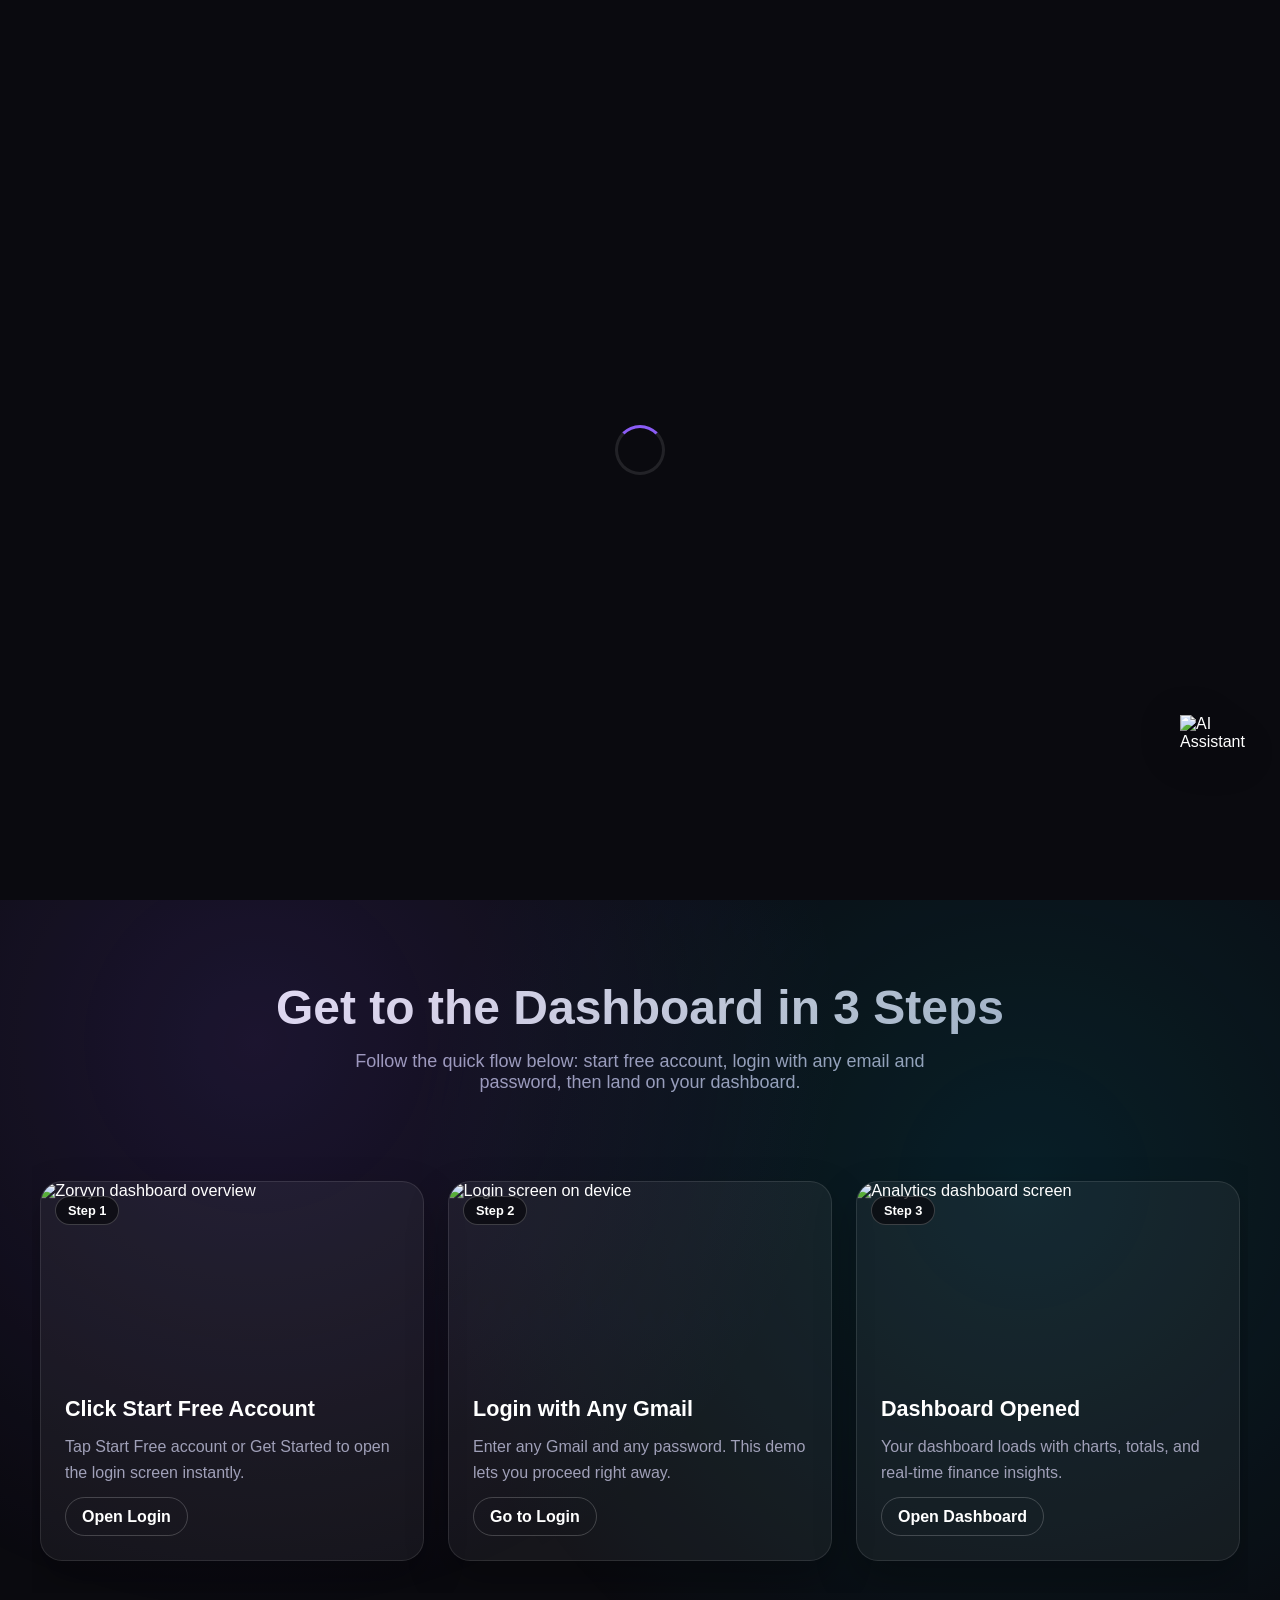
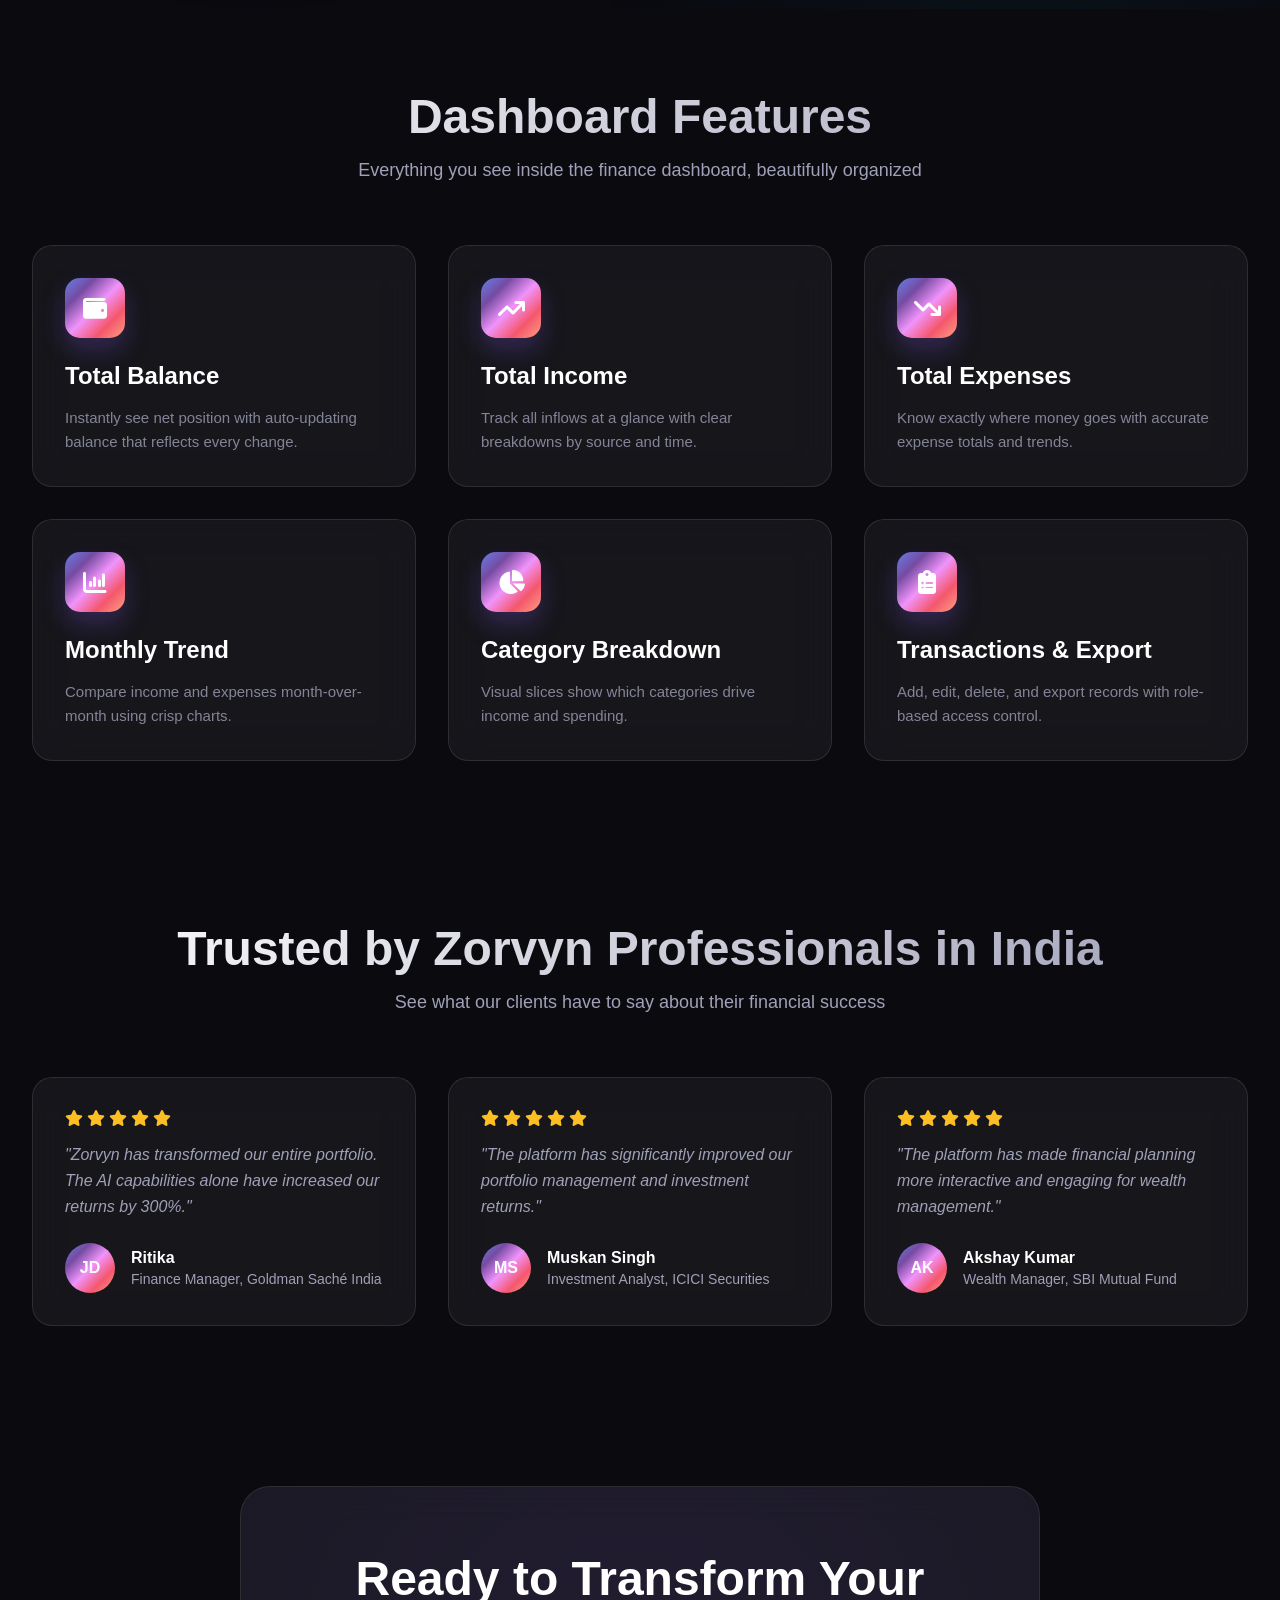
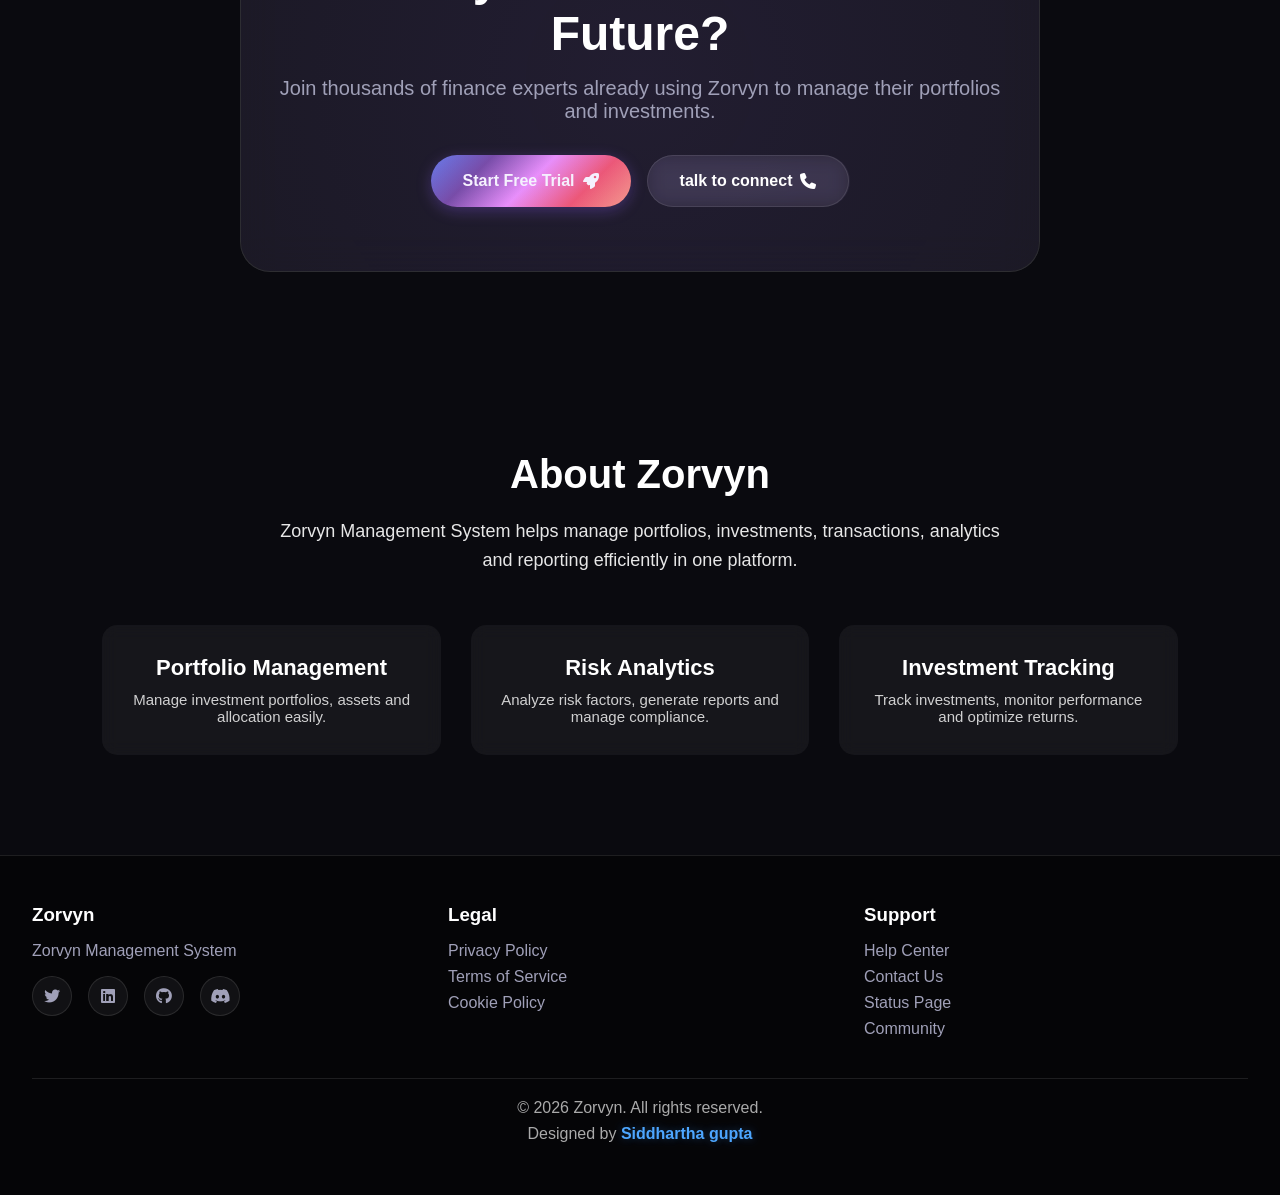
==== commit a8a75ee2: "Update support UI and animation fixes" ====
--- a/index.html
+++ b/index.html
@@ -3,7 +3,7 @@
 <head>
     <meta charset="UTF-8">
     <meta name="viewport" content="width=device-width, initial-scale=1.0">
-    <title> Finance - Future of Financial Management</title>
+    <title> Zorvyn - Future of Financial Management</title>
     <link rel="stylesheet" href="https://cdnjs.cloudflare.com/ajax/libs/font-awesome/6.4.0/css/all.min.css">
     <link rel="stylesheet" href="admin.css">
 
@@ -28,14 +28,24 @@
     <nav id="navbar">
         <div class="nav-container">
             <div class="logo">
-                <i class="fas fa-building"></i>
-                Finance
+                <svg class="logo-mark" viewBox="0 0 64 64" role="img" aria-label="Zorvyn logo">
+                    <defs>
+                        <linearGradient id="zorvynGrad" x1="0" y1="0" x2="1" y2="1">
+                            <stop offset="0%" stop-color="#667eea" />
+                            <stop offset="50%" stop-color="#f093fb" />
+                            <stop offset="100%" stop-color="#fda085" />
+                        </linearGradient>
+                    </defs>
+                    <rect x="4" y="4" width="56" height="56" rx="14" fill="url(#zorvynGrad)" />
+                    <path d="M16 16H44L26 34H46L20 50H48" fill="none" stroke="#0a0a0f" stroke-width="7" stroke-linecap="round" stroke-linejoin="round" />
+                </svg>
+                Zorvyn
             </div>
             <ul class="nav-links">
                 <li><a href="#home">Home</a></li>
                 <li><a href="#features">Features</a></li>
                 <li><a href="#about">About</a></li>
-                <li><a href="#contact">Contact</a></li>
+                <li><a href="#support">Contact</a></li>
             </ul>
             <a href="signup/signup.html" class="nav-cta">Get Started</a>
             <div class="mobile-menu-toggle" onclick="toggleMobileMenu()">
@@ -50,7 +60,7 @@
     <section class="hero" id="home">
         <div class="hero-content">
             <div class="hero-text">
-                <span class="hero-badge">🚀 Finance Tomorrow, Today</span>
+                <span class="hero-badge">🚀 Zorvyn Tomorrow, Today</span>
                 <h1 class="hero-title">Shape the Future with <br><span class="typing-wrapper"><span id="typing-text"></span></span></h1>
                 <p>Experience the convergence of AI,  Transform your management with solutions that transcend boundaries.</p>
                 <div class="hero-buttons">
@@ -82,8 +92,8 @@
                                 <i class="fas fa-cloud"></i>
                             </div>
                             <div>
-                                <div style="font-weight: 600;">Mind Game</div>
-                                <div style="font-size: 0.875rem; color: var(--text-secondary);"> Play interactive games</div>
+                                <div style="font-weight: 600;">Smart Alerts</div>
+                                <div style="font-size: 0.875rem; color: var(--text-secondary);"> Real-time finance notifications</div>
                             </div>
                         </div>
                         <div class="tech-item">
@@ -91,8 +101,8 @@
                                 <i class="fas fa-atom"></i>
                             </div>
                             <div>
-                                <div style="font-weight: 600;">News</div>
-                                <div style="font-size: 0.875rem; color: var(--text-secondary);">Upteds with latest news</div>
+                                <div style="font-weight: 600;">Auto Reports</div>
+                                <div style="font-size: 0.875rem; color: var(--text-secondary);"> Scheduled finance summaries</div>
                             </div>
                         </div>
                         <div class="tech-item">
@@ -106,6 +116,51 @@
                         </div>
                     </div>
                 </div>
+            </div>
+        </div>
+    </section>
+
+    <!-- Access Flow Section -->
+    <section class="flow-section" id="access-flow">
+        <div class="container">
+            <div class="section-header">
+                <h2>Get to the Dashboard in 3 Steps</h2>
+                <p>Follow the quick flow below: start free account, login with any email and password, then land on your dashboard.</p>
+            </div>
+            <div class="flow-track" role="list">
+                <article class="flow-card" role="listitem">
+                    <div class="flow-media">
+                        <img src="https://images.unsplash.com/photo-1553877522-43269d4ea984?auto=format&fit=crop&w=900&q=80" alt="Zorvyn dashboard overview" />
+                        <span class="flow-step">Step 1</span>
+                    </div>
+                    <div class="flow-body">
+                        <h3>Click Start Free Account</h3>
+                        <p>Tap Start Free account or Get Started to open the login screen instantly.</p>
+                        <span class="flow-link">Open Login</span>
+                    </div>
+                </article>
+                <article class="flow-card" role="listitem">
+                    <div class="flow-media">
+                        <img src="https://images.unsplash.com/photo-1545239351-1141bd82e8a6?auto=format&fit=crop&w=900&q=80" alt="Login screen on device" />
+                        <span class="flow-step">Step 2</span>
+                    </div>
+                    <div class="flow-body">
+                        <h3>Login with Any Gmail</h3>
+                        <p>Enter any Gmail and any password. This demo lets you proceed right away.</p>
+                        <span class="flow-link">Go to Login</span>
+                    </div>
+                </article>
+                <article class="flow-card" role="listitem">
+                    <div class="flow-media">
+                        <img src="https://images.unsplash.com/photo-1551288049-bebda4e38f71?auto=format&fit=crop&w=900&q=80" alt="Analytics dashboard screen" />
+                        <span class="flow-step">Step 3</span>
+                    </div>
+                    <div class="flow-body">
+                        <h3>Dashboard Opened</h3>
+                        <p>Your dashboard loads with charts, totals, and real-time finance insights.</p>
+                        <span class="flow-link">Open Dashboard</span>
+                    </div>
+                </article>
             </div>
         </div>
     </section>
@@ -114,51 +169,51 @@
     <section class="features" id="features">
         <div class="container">
             <div class="section-header">
-                <h2>Revolutionary Features</h2>
-                <p>Discover the cutting-edge capabilities that set us apart</p>
+                <h2>Dashboard Features</h2>
+                <p>Everything you see inside the finance dashboard, beautifully organized</p>
             </div>
             <div class="features-grid">
                 <div class="feature-card">
                     <div class="feature-icon">
-                        <i class="fas fa-robot"></i>
-                    </div>
-                    <h3>Autonomous AI</h3>
-                    <p>Self-learning algorithms that adapt and evolve with your data, providing insights that grow smarter over time.</p>
-                </div>
-                <div class="feature-card">
-                    <div class="feature-icon">
-                        <i class="fas fa-shield-alt"></i>
-                    </div>
-                    <h3>Mind Game</h3>
-                    <p>Interactive games designed to enhance cognitive skills and mental agility.</p>
-                </div>
-                <div class="feature-card">
-                    <div class="feature-icon">
-                        <i class="fas fa-bolt"></i>
-                    </div>
-                    <h3>News</h3>
-                    <p>Stay updated with the latest news and trends in technology and innovation.</p>
-                </div>
-                <div class="feature-card">
-                    <div class="feature-icon">
-                        <i class="fas fa-globe"></i>
-                    </div>
-                    <h3>india reach</h3>
-                    <p>Our platform is accessible across India with localized content and support.</p>
-                </div>
-                <div class="feature-card">
-                    <div class="feature-icon">
-                        <i class="fas fa-chart-line"></i>
-                    </div>
-                    <h3>Real-time Analytics</h3>
-                    <p>Visualize complex data streams with interactive dashboards and predictive modeling.</p>
-                </div>
-                <div class="feature-card">
-                    <div class="feature-icon">
-                        <i class="fas fa-code"></i>
-                    </div>
-                    <h3>Developer First</h3>
-                    <p>Comprehensive APIs, SDKs, and documentation to accelerate your development workflow.</p>
+                        <i class="fas fa-wallet"></i>
+                    </div>
+                    <h3>Total Balance</h3>
+                    <p>Instantly see net position with auto-updating balance that reflects every change.</p>
+                </div>
+                <div class="feature-card">
+                    <div class="feature-icon">
+                        <i class="fas fa-arrow-trend-up"></i>
+                    </div>
+                    <h3>Total Income</h3>
+                    <p>Track all inflows at a glance with clear breakdowns by source and time.</p>
+                </div>
+                <div class="feature-card">
+                    <div class="feature-icon">
+                        <i class="fas fa-arrow-trend-down"></i>
+                    </div>
+                    <h3>Total Expenses</h3>
+                    <p>Know exactly where money goes with accurate expense totals and trends.</p>
+                </div>
+                <div class="feature-card">
+                    <div class="feature-icon">
+                        <i class="fas fa-chart-column"></i>
+                    </div>
+                    <h3>Monthly Trend</h3>
+                    <p>Compare income and expenses month-over-month using crisp charts.</p>
+                </div>
+                <div class="feature-card">
+                    <div class="feature-icon">
+                        <i class="fas fa-chart-pie"></i>
+                    </div>
+                    <h3>Category Breakdown</h3>
+                    <p>Visual slices show which categories drive income and spending.</p>
+                </div>
+                <div class="feature-card">
+                    <div class="feature-icon">
+                        <i class="fas fa-clipboard-list"></i>
+                    </div>
+                    <h3>Transactions & Export</h3>
+                    <p>Add, edit, delete, and export records with role-based access control.</p>
                 </div>
             </div>
         </div>
@@ -170,7 +225,7 @@
     <section class="testimonials">
         <div class="container">
             <div class="section-header">
-                <h2>Trusted by Finance Professionals in India</h2>
+                <h2>Trusted by Zorvyn Professionals in India</h2>
                 <p>See what our clients have to say about their financial success</p>
             </div>
             <div class="testimonials-grid">
@@ -182,7 +237,7 @@
                         <i class="fas fa-star"></i>
                         <i class="fas fa-star"></i>
                     </div>
-                    <p class="testimonial-content">"Finance has transformed our entire portfolio. The AI capabilities alone have increased our returns by 300%."</p>
+                    <p class="testimonial-content">"Zorvyn has transformed our entire portfolio. The AI capabilities alone have increased our returns by 300%."</p>
                     <div class="testimonial-author">
                         <div class="author-avatar">JD</div>
                         <div class="author-info">
@@ -233,7 +288,7 @@
     <section class="cta">
         <div class="cta-content">
             <h2>Ready to Transform Your Future?</h2>
-            <p>Join thousands of finance experts already using Finance to manage their portfolios and investments.</p>
+            <p>Join thousands of finance experts already using Zorvyn to manage their portfolios and investments.</p>
             <div class="hero-buttons" style="justify-content: center;">
                 <a href="signup/signup.html" class="btn-primary">
                     Start Free Trial
@@ -252,10 +307,10 @@
    <section id="about">
   <div class="about-wrapper">
 
-    <h2 class="about-title">About Finance</h2>
+    <h2 class="about-title">About Zorvyn</h2>
 
     <p class="about-desc">
-      Finance Management System helps manage portfolios, investments,
+    Zorvyn Management System helps manage portfolios, investments,
       transactions, analytics and reporting efficiently in one platform.
     </p>
 
@@ -281,106 +336,13 @@
   </div>
 </section>
 
-<!-- Contact Section -->
-
-<section id="contact" style="padding: 5rem 2rem; background: linear-gradient(135deg, rgba(139, 92, 246, 0.05), rgba(236, 72, 153, 0.05));">
-  <div class="container">
-    <div class="section-header" style="margin-bottom: 4rem;">
-      <h2>Get in Touch With Our Finance Team</h2>
-      <p style="font-size: 1.125rem; color: var(--text-secondary); max-width: 600px; margin: 0 auto;">Have questions about our Finance Management System? Our team is here to help you optimize your financial operations.</p>
-    </div>
-
-    <div style="display: grid; grid-template-columns: 1fr 1fr; gap: 3rem; max-width: 1200px; margin: 0 auto; align-items: start;">
-      <!-- Contact Info Cards -->
-      <div>
-        <div style="background: var(--glass-bg); backdrop-filter: blur(20px); border: 1px solid var(--glass-border); border-radius: 20px; padding: 2rem; margin-bottom: 2rem;">
-          <div style="display: flex; gap: 1rem; margin-bottom: 2rem;">
-            <div style="width: 50px; height: 50px; background: var(--primary-gradient); border-radius: 15px; display: flex; align-items: center; justify-content: center; font-size: 1.5rem;">📧</div>
-            <div>
-              <h3 style="margin: 0 0 0.5rem 0;">Email Support</h3>
-              <p style="margin: 0; color: var(--text-secondary);">support@finance.com</p>
-              <p style="margin: 0; color: var(--text-secondary); font-size: 0.875rem;">Response within 24 hours</p>
-            </div>
-          </div>
-        </div>
-
-        <div style="background: var(--glass-bg); backdrop-filter: blur(20px); border: 1px solid var(--glass-border); border-radius: 20px; padding: 2rem; margin-bottom: 2rem;">
-          <div style="display: flex; gap: 1rem; margin-bottom: 2rem;">
-            <div style="width: 50px; height: 50px; background: var(--primary-gradient); border-radius: 15px; display: flex; align-items: center; justify-content: center; font-size: 1.5rem;">📞</div>
-            <div>
-              <h3 style="margin: 0 0 0.5rem 0;">Phone Support</h3>
-              <p style="margin: 0; color: var(--text-secondary);">+91 (987) 654-3210</p>
-              <p style="margin: 0; color: var(--text-secondary); font-size: 0.875rem;">Monday - Friday, 9AM - 6PM IST</p>
-            </div>
-          </div>
-        </div>
-
-        <div style="background: var(--glass-bg); backdrop-filter: blur(20px); border: 1px solid var(--glass-border); border-radius: 20px; padding: 2rem;">
-          <div style="display: flex; gap: 1rem; margin-bottom: 2rem;">
-            <div style="width: 50px; height: 50px; background: var(--primary-gradient); border-radius: 15px; display: flex; align-items: center; justify-content: center; font-size: 1.5rem;">📍</div>
-            <div>
-              <h3 style="margin: 0 0 0.5rem 0;">Office Location</h3>
-              <p style="margin: 0; color: var(--text-secondary);">Bangalore, India</p>
-              <p style="margin: 0; color: var(--text-secondary); font-size: 0.875rem;">BizHub Tower, Electronic City</p>
-            </div>
-          </div>
-        </div>
-      </div>
-
-      <!-- Contact Form -->
-      <div style="background: var(--glass-bg); backdrop-filter: blur(20px); border: 1px solid var(--glass-border); border-radius: 20px; padding: 2rem;">
-        <h3 style="margin-top: 0;">Send us a Message</h3>
-        <form class="contact-form" style="display: flex; flex-direction: column; gap: 1.5rem;">
-          
-          <div>
-            <label style="display: block; margin-bottom: 0.5rem; font-weight: 500; font-size: 0.875rem;">Full Name</label>
-            <input type="text" placeholder="Your Full Name" required style="width: 100%; padding: 12px; border-radius: 10px; border: 1px solid var(--glass-border); background: rgba(255,255,255,0.05); color: white; font-size: 1rem;">
-          </div>
-
-          <div>
-            <label style="display: block; margin-bottom: 0.5rem; font-weight: 500; font-size: 0.875rem;">Email Address</label>
-            <input type="email" placeholder="your@email.com" required style="width: 100%; padding: 12px; border-radius: 10px; border: 1px solid var(--glass-border); background: rgba(255,255,255,0.05); color: white; font-size: 1rem;">
-          </div>
-
-          <div>
-            <label style="display: block; margin-bottom: 0.5rem; font-weight: 500; font-size: 0.875rem;">Company</label>
-            <input type="text" placeholder="Your Company Name" style="width: 100%; padding: 12px; border-radius: 10px; border: 1px solid var(--glass-border); background: rgba(255,255,255,0.05); color: white; font-size: 1rem;">
-          </div>
-
-          <div>
-            <label style="display: block; margin-bottom: 0.5rem; font-weight: 500; font-size: 0.875rem;">Subject</label>
-            <select style="width: 100%; padding: 12px; border-radius: 10px; border: 1px solid var(--glass-border); background: rgba(255,255,255,0.05); color: white; font-size: 1rem;">
-              <option style="background: var(--dark-bg); color: white;">Select a subject</option>
-              <option style="background: var(--dark-bg); color: white;">Product Demo</option>
-              <option style="background: var(--dark-bg); color: white;">Pricing Inquiry</option>
-              <option style="background: var(--dark-bg); color: white;">Technical Support</option>
-              <option style="background: var(--dark-bg); color: white;">Partnership</option>
-              <option style="background: var(--dark-bg); color: white;">Other</option>
-            </select>
-          </div>
-
-          <div>
-            <label style="display: block; margin-bottom: 0.5rem; font-weight: 500; font-size: 0.875rem;">Message</label>
-            <textarea placeholder="Tell us about your inquiry..." rows="5" style="width: 100%; padding: 12px; border-radius: 10px; border: 1px solid var(--glass-border); background: rgba(255,255,255,0.05); color: white; font-size: 1rem; font-family: inherit;"></textarea>
-          </div>
-
-          <button type="submit" style="background: var(--primary-gradient); padding: 12px 2rem; border-radius: 50px; border: none; color: white; font-weight: 600; cursor: pointer; transition: all 0.3s ease; font-size: 1rem; width: 100%;">
-            Send Message
-          </button>
-
-          <p style="text-align: center; font-size: 0.875rem; color: var(--text-secondary); margin: 0;">Our team will respond within 24 business hours</p>
-        </form>
-      </div>
-    </div>
-  </div>
-</section>
 
     <!-- Footer -->
     <footer>
         <div class="footer-content">
-            <div class="footer-section">
-                <h3>Finance</h3>
-                <p style="color: var(--text-secondary); margin-bottom: 1rem;">Finance Management System</p>
+            <div class="footer-section" id="support">
+                <h3>Zorvyn</h3>
+                <p style="color: var(--text-secondary); margin-bottom: 1rem;">Zorvyn Management System</p>
                 <div class="social-links">
                     <a href="#"><i class="fab fa-twitter"></i></a>
                     <a href="#"><i class="fab fa-linkedin"></i></a>
@@ -399,15 +361,15 @@
             <div class="footer-section">
                 <h3>Support</h3>
                 <ul>
-                    <li><a href="#">Help Center</a></li>
-                    <li><a href="#">Contact Us</a></li>
-                    <li><a href="#">Status Page</a></li>
-                    <li><a href="#">Community</a></li>
+                    <li><a href="support/help-center.html">Help Center</a></li>
+                    <li><a href="support/contact-us.html">Contact Us</a></li>
+                    <li><a href="support/status-page.html">Status Page</a></li>
+                    <li><a href="support/community.html">Community</a></li>
                 </ul>
             </div>
         </div>
         <div class="footer-bottom">
-            <p>&copy; 2026 Finance. All rights reserved.</p>
+            <p>&copy; 2026 Zorvyn. All rights reserved.</p>
             <p class="designer">Designed by <span> Siddhartha gupta</span></p>
         </div>
     </footer>
--- a/admin.css
+++ b/admin.css
@@ -121,6 +121,13 @@
   gap: 0.5rem;
 }
 
+.logo-mark {
+  width: 34px;
+  height: 34px;
+  flex: 0 0 auto;
+  filter: drop-shadow(0 8px 18px rgba(139, 92, 246, 0.35));
+}
+
 .nav-links {
   display: flex;
   gap: 2rem;
@@ -243,6 +250,7 @@
   -webkit-background-clip: text;
   -webkit-text-fill-color: transparent;
   background-clip: text;
+  animation: titleShine 4.5s ease-in-out infinite;
 }
 
 .gradient-text {
@@ -309,6 +317,12 @@
   animation: slideInRight 1s ease;
 }
 
+.hero-title {
+  position: relative;
+  display: inline-block;
+  animation: titleFloat 6s ease-in-out infinite;
+}
+
 @keyframes slideInRight {
   from {
     opacity: 0;
@@ -328,6 +342,7 @@
   padding: 2rem;
   position: relative;
   overflow: hidden;
+  animation: cardFloat 7s ease-in-out infinite;
 }
 
 .glass-card::before {
@@ -347,6 +362,25 @@
   100% { transform: translateX(100%) translateY(100%) rotate(45deg); }
 }
 
+@keyframes titleShine {
+  0%, 100% {
+    text-shadow: 0 0 0 rgba(255, 255, 255, 0);
+  }
+  50% {
+    text-shadow: 0 0 18px rgba(255, 255, 255, 0.2);
+  }
+}
+
+@keyframes titleFloat {
+  0%, 100% { transform: translateY(0); }
+  50% { transform: translateY(-6px); }
+}
+
+@keyframes cardFloat {
+  0%, 100% { transform: translateY(0); }
+  50% { transform: translateY(-10px); }
+}
+
 .tech-grid {
   display: grid;
   grid-template-columns: repeat(2, 1fr);
@@ -388,6 +422,131 @@
 .features {
   padding: 5rem 2rem;
   position: relative;
+}
+.flow-section {
+  padding: 5rem 2rem 1rem;
+  position: relative;
+}
+
+.flow-section::before {
+  content: '';
+  position: absolute;
+  inset: 0;
+  background: radial-gradient(circle at 20% 20%, rgba(139, 92, 246, 0.18), transparent 50%),
+              radial-gradient(circle at 80% 40%, rgba(6, 182, 212, 0.16), transparent 55%);
+  pointer-events: none;
+  opacity: 0.8;
+}
+
+.flow-track {
+  display: grid;
+  grid-auto-flow: column;
+  grid-auto-columns: minmax(280px, 1fr);
+  gap: 1.5rem;
+  overflow-x: auto;
+  padding: 1.5rem 0.5rem 2rem;
+  scroll-snap-type: x mandatory;
+  scroll-padding: 1rem;
+  position: relative;
+  z-index: 1;
+}
+
+.flow-track::-webkit-scrollbar {
+  height: 8px;
+}
+
+.flow-track::-webkit-scrollbar-thumb {
+  background: rgba(255, 255, 255, 0.2);
+  border-radius: 20px;
+}
+
+.flow-card {
+  background: var(--glass-bg);
+  border: 1px solid var(--glass-border);
+  border-radius: 22px;
+  overflow: hidden;
+  scroll-snap-align: start;
+  box-shadow: 0 18px 40px rgba(0, 0, 0, 0.25);
+  animation: flowRise 0.8s ease both;
+}
+
+.flow-card:nth-child(1) { animation-delay: 0.1s; }
+.flow-card:nth-child(2) { animation-delay: 0.2s; }
+.flow-card:nth-child(3) { animation-delay: 0.3s; }
+
+.flow-media {
+  position: relative;
+  height: 190px;
+  overflow: hidden;
+}
+
+.flow-media img {
+  width: 100%;
+  height: 100%;
+  object-fit: cover;
+  transform: scale(1.02);
+  transition: transform 0.4s ease;
+}
+
+.flow-card:hover .flow-media img {
+  transform: scale(1.08);
+}
+
+.flow-step {
+  position: absolute;
+  top: 14px;
+  left: 14px;
+  padding: 6px 12px;
+  border-radius: 999px;
+  background: rgba(10, 10, 15, 0.75);
+  border: 1px solid rgba(255, 255, 255, 0.2);
+  font-size: 0.8rem;
+  font-weight: 600;
+}
+
+.flow-body {
+  padding: 1.5rem;
+  display: grid;
+  gap: 0.75rem;
+}
+
+.flow-body h3 {
+  font-size: 1.35rem;
+}
+
+.flow-body p {
+  color: var(--text-secondary);
+  line-height: 1.6;
+}
+
+.flow-link {
+  display: inline-flex;
+  align-items: center;
+  gap: 0.4rem;
+  color: var(--text-primary);
+  text-decoration: none;
+  font-weight: 600;
+  padding: 0.6rem 1rem;
+  border-radius: 999px;
+  border: 1px solid rgba(255, 255, 255, 0.2);
+  width: fit-content;
+  transition: all 0.3s ease;
+}
+
+.flow-link:hover {
+  background: rgba(255, 255, 255, 0.08);
+  transform: translateY(-2px);
+}
+
+@keyframes flowRise {
+  from {
+    opacity: 0;
+    transform: translateY(20px) scale(0.98);
+  }
+  to {
+    opacity: 1;
+    transform: translateY(0) scale(1);
+  }
 }
 
 .container {
@@ -420,9 +579,10 @@
   display: grid;
   grid-template-columns: repeat(auto-fit, minmax(350px, 1fr));
   gap: 2rem;
-}
-
-.feature-card {
+  perspective: 1200px;
+}
+
+.features .feature-card {
   background: var(--glass-bg);
   backdrop-filter: blur(20px);
   border: 1px solid var(--glass-border);
@@ -431,9 +591,12 @@
   transition: all 0.3s ease;
   position: relative;
   overflow: hidden;
-}
-
-.feature-card::before {
+  transform: translateY(18px) scale(0.98);
+  opacity: 0;
+  animation: featureReveal 0.9s ease forwards;
+}
+
+.features .feature-card::before {
   content: '';
   position: absolute;
   top: 0;
@@ -445,17 +608,32 @@
   transition: transform 0.3s ease;
 }
 
-.feature-card:hover::before {
+.features .feature-card::after {
+  content: '';
+  position: absolute;
+  inset: -30% 10% auto;
+  height: 120%;
+  background: radial-gradient(circle, rgba(139, 92, 246, 0.2), transparent 65%);
+  opacity: 0;
+  transition: opacity 0.4s ease;
+  pointer-events: none;
+}
+
+.features .feature-card:hover::before {
   transform: scaleX(1);
 }
 
-.feature-card:hover {
+.features .feature-card:hover {
   transform: translateY(-5px);
   border-color: rgba(139, 92, 246, 0.3);
   box-shadow: 0 10px 40px rgba(139, 92, 246, 0.2);
 }
 
-.feature-icon {
+.features .feature-card:hover::after {
+  opacity: 1;
+}
+
+.features .feature-icon {
   width: 60px;
   height: 60px;
   border-radius: 15px;
@@ -465,16 +643,40 @@
   font-size: 1.5rem;
   margin-bottom: 1.5rem;
   background: var(--primary-gradient);
-}
-
-.feature-card h3 {
+  box-shadow: 0 12px 25px rgba(139, 92, 246, 0.25);
+  transform: translateZ(0);
+}
+
+.features .feature-card h3 {
   font-size: 1.5rem;
   margin-bottom: 1rem;
 }
 
-.feature-card p {
+.features .feature-card p {
   color: var(--text-secondary);
   line-height: 1.6;
+}
+
+.features .feature-card:nth-child(1) { animation-delay: 0.05s; }
+.features .feature-card:nth-child(2) { animation-delay: 0.15s; }
+.features .feature-card:nth-child(3) { animation-delay: 0.25s; }
+.features .feature-card:nth-child(4) { animation-delay: 0.35s; }
+.features .feature-card:nth-child(5) { animation-delay: 0.45s; }
+.features .feature-card:nth-child(6) { animation-delay: 0.55s; }
+
+@keyframes featureReveal {
+  0% {
+    opacity: 0;
+    transform: translateY(25px) scale(0.97);
+  }
+  60% {
+    opacity: 1;
+    transform: translateY(-4px) scale(1.01);
+  }
+  100% {
+    opacity: 1;
+    transform: translateY(0) scale(1);
+  }
 }
 
 /* Stats Section */
@@ -708,6 +910,11 @@
     display: flex;
   }
 
+  .nav-cta {
+    padding: 0.42rem 0.75rem;
+    font-size: 0.74rem;
+  }
+
   .hero-content {
     grid-template-columns: 1fr;
     text-align: center;
@@ -1059,12 +1266,20 @@
 }
 
 .typing-wrapper {
+  position: relative;
   display: inline-block;
   min-width: 520px;
-  height: 70px;
+  height: 1.2em;
+  overflow: hidden;
+  vertical-align: bottom;
 }
 
 #typing-text {
+  position: absolute;
+  inset: 0;
+  white-space: nowrap;
+  transform: translateY(0);
+  opacity: 1;
   background: linear-gradient(90deg, #ff7a18, #ffd452, #38bdf8);
   -webkit-background-clip: text;
   color: transparent;
@@ -1076,7 +1291,7 @@
   .typing-wrapper {
     min-width: auto;
     width: 100%;
-    height: auto;
+    height: 1.3em;
     display: block;
   }
 
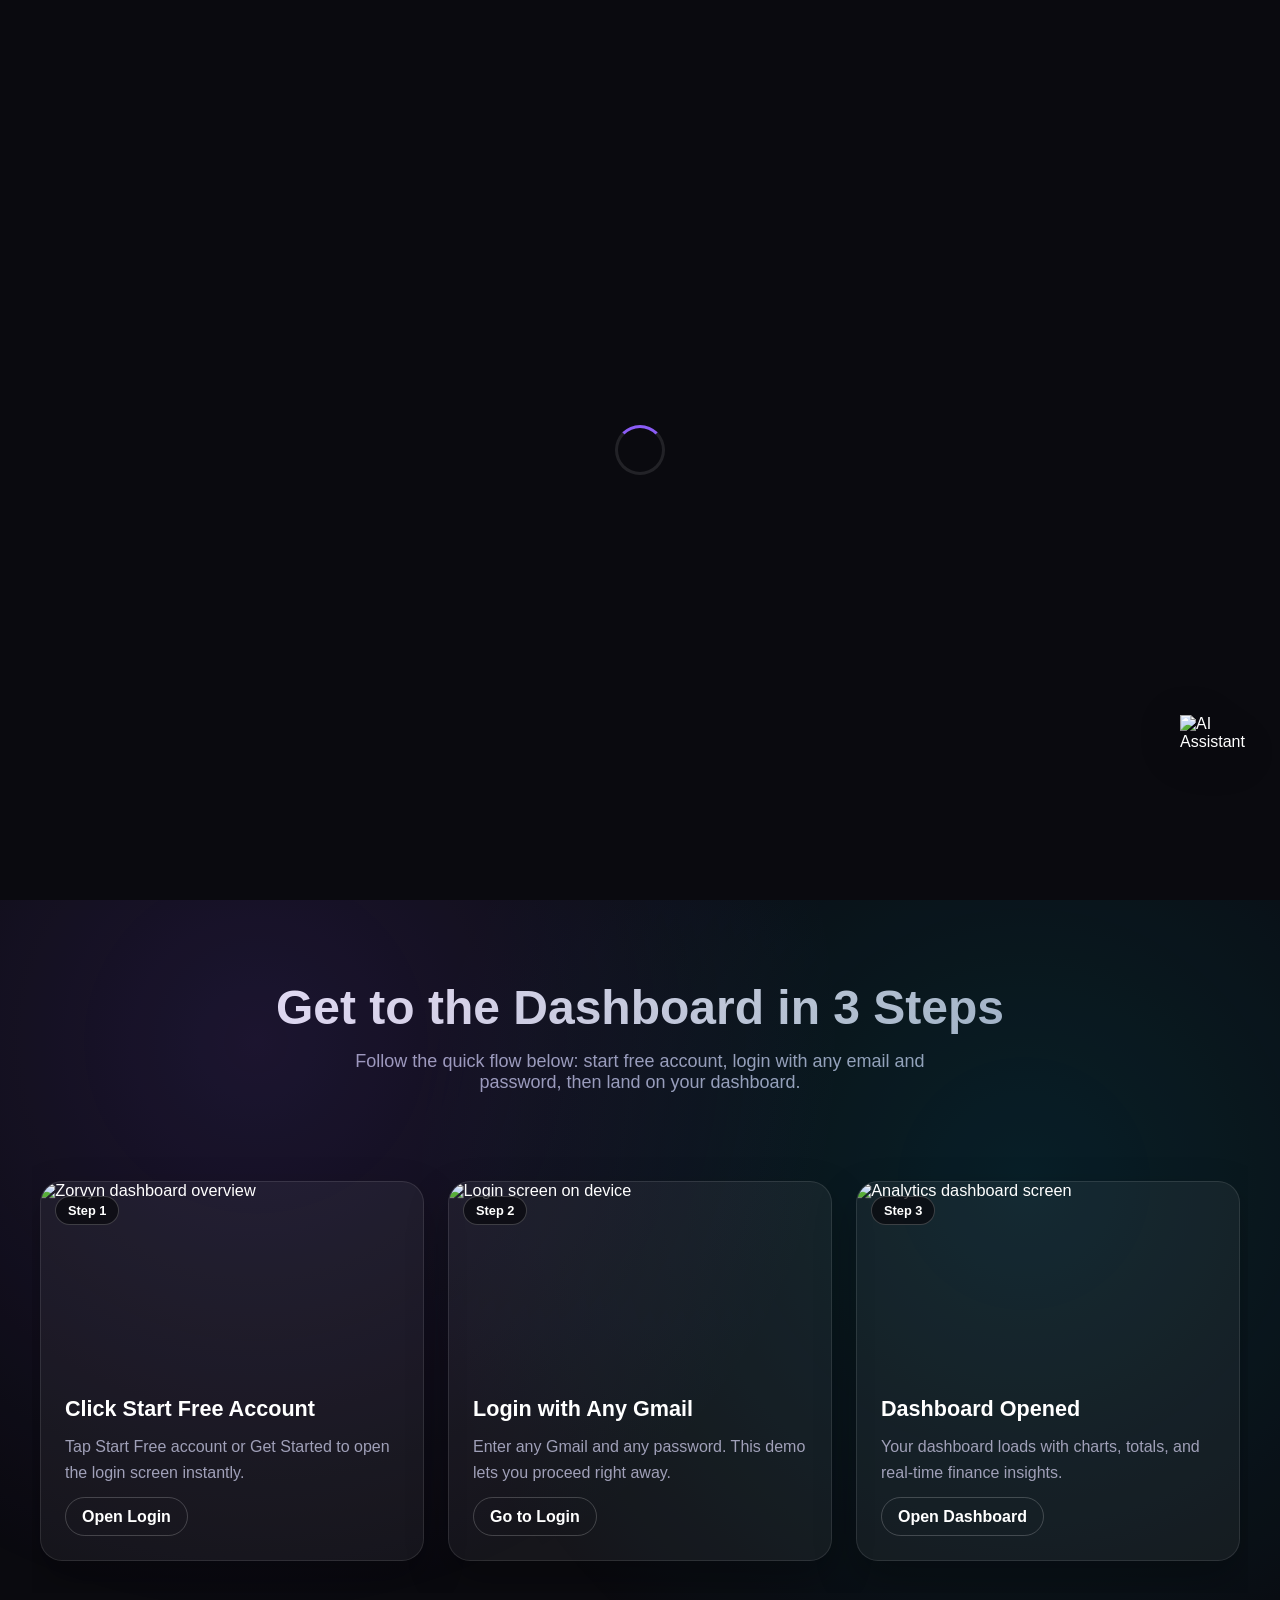
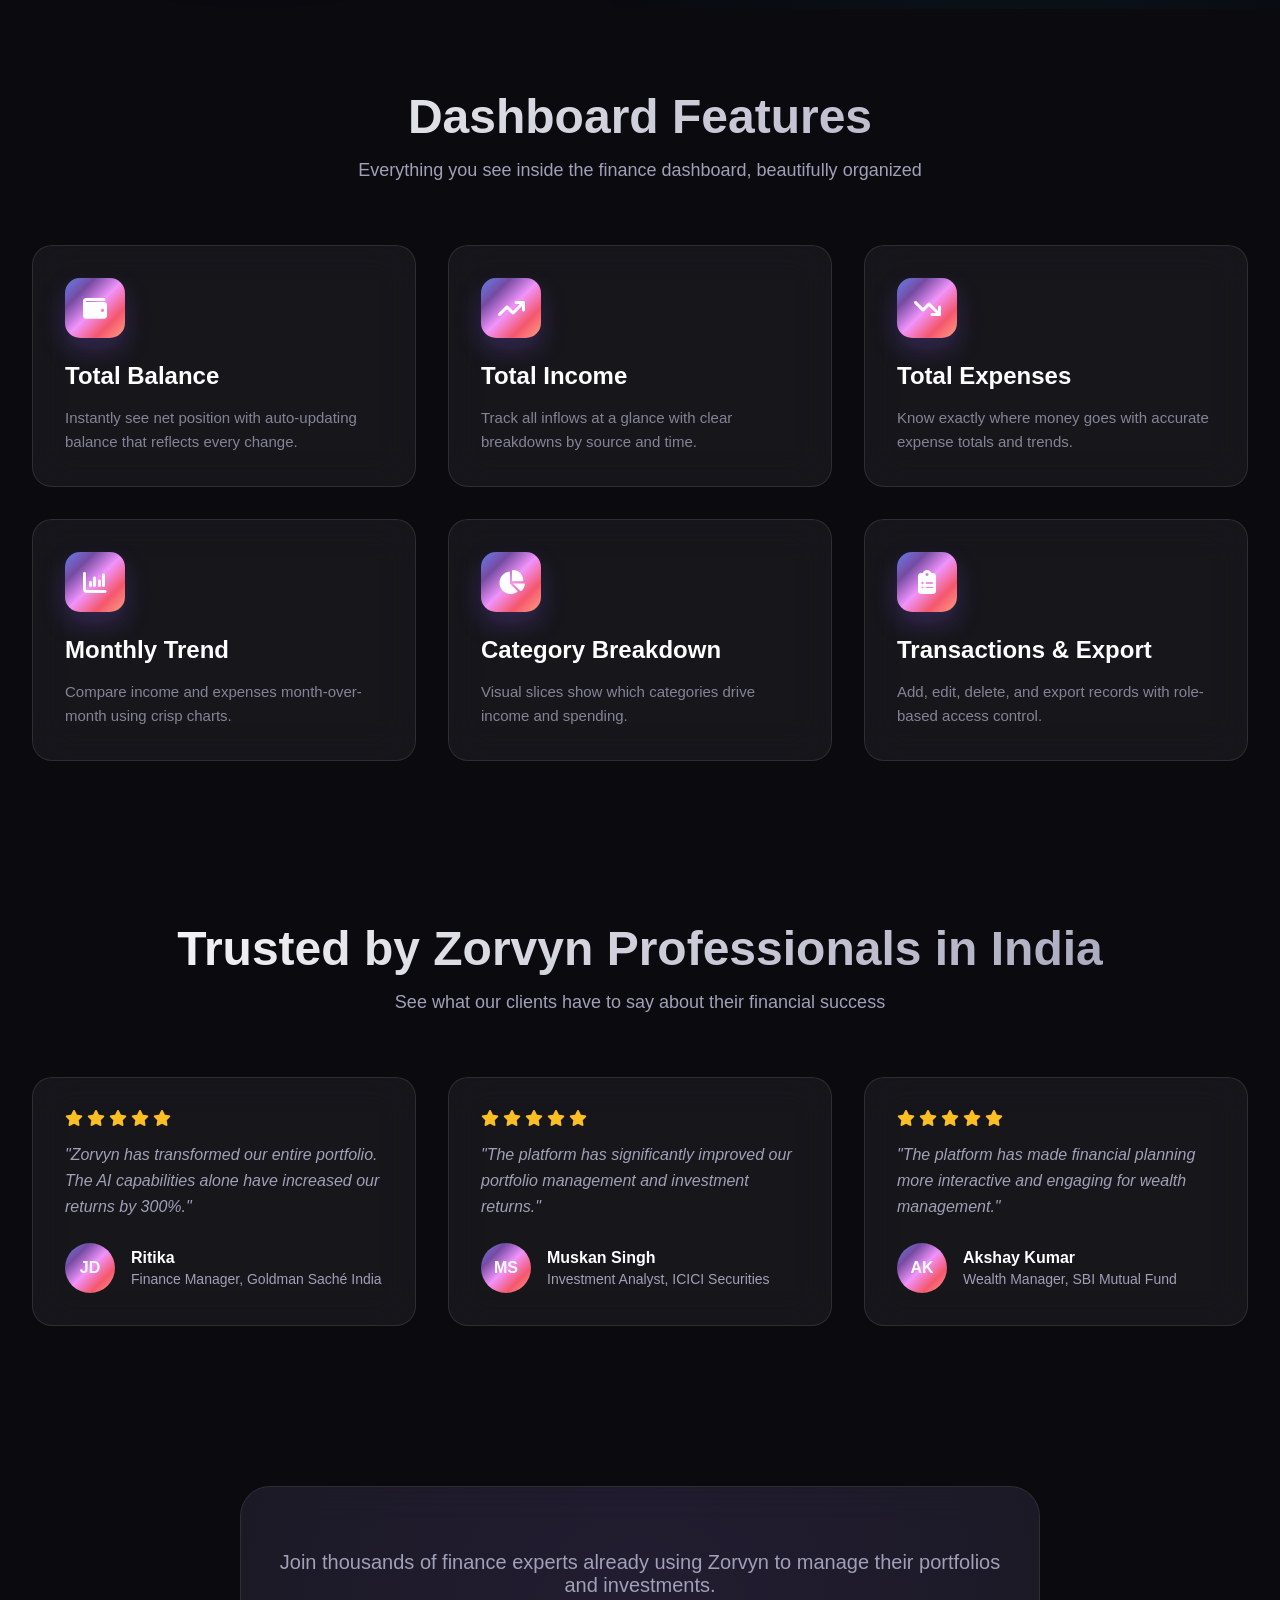
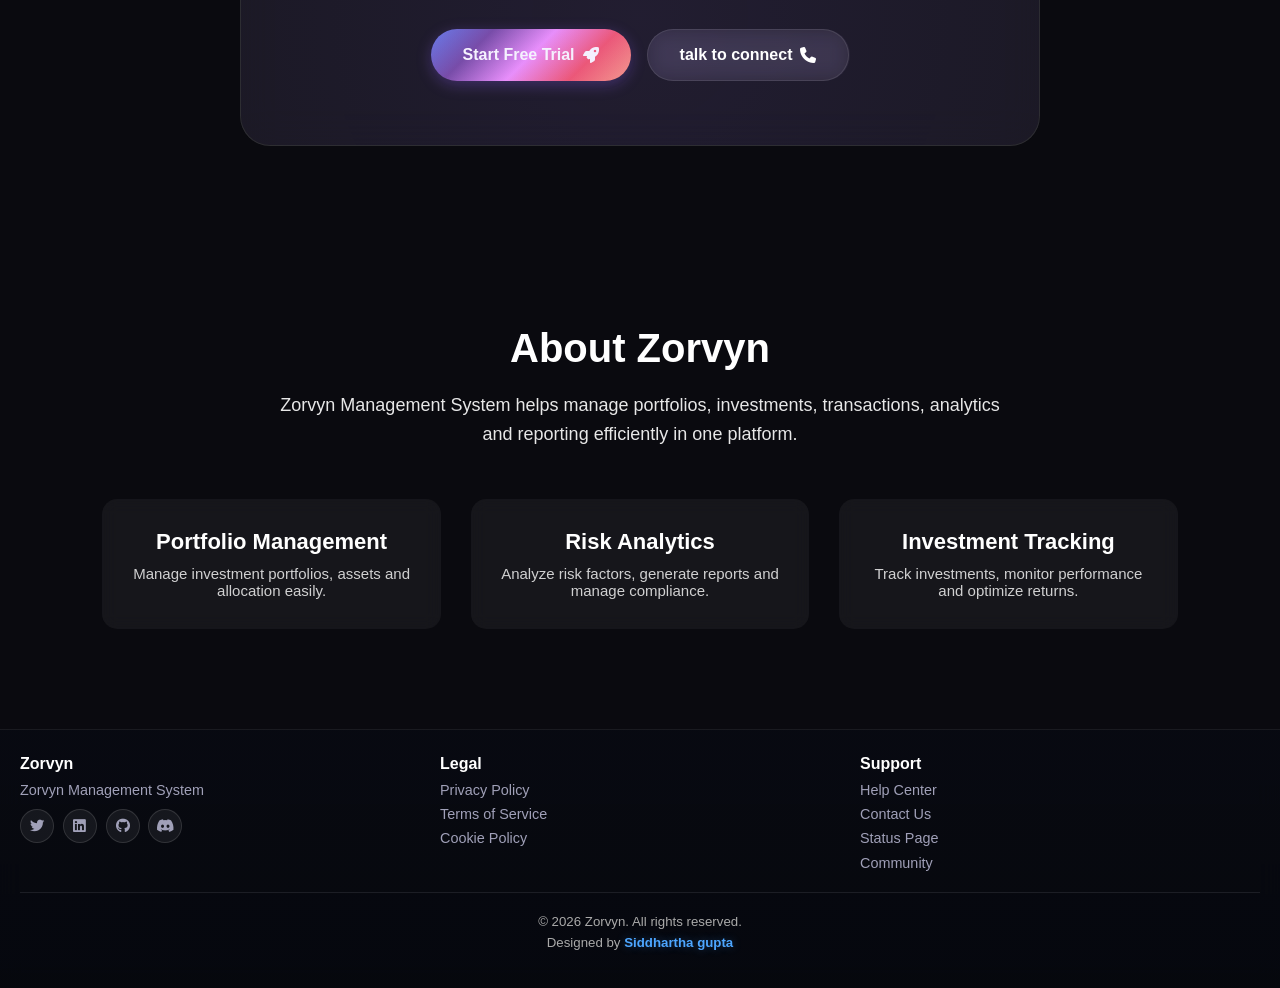
==== commit 10b7b9bb: "Update complete project code" ====
--- a/index.html
+++ b/index.html
@@ -219,8 +219,6 @@
         </div>
     </section>
 
-
-
     <!-- Testimonials Section -->
     <section class="testimonials">
         <div class="container">
@@ -287,7 +285,6 @@
     <!-- CTA Section -->
     <section class="cta">
         <div class="cta-content">
-            <h2>Ready to Transform Your Future?</h2>
             <p>Join thousands of finance experts already using Zorvyn to manage their portfolios and investments.</p>
             <div class="hero-buttons" style="justify-content: center;">
                 <a href="signup/signup.html" class="btn-primary">
@@ -336,13 +333,12 @@
   </div>
 </section>
 
-
     <!-- Footer -->
     <footer>
         <div class="footer-content">
             <div class="footer-section" id="support">
                 <h3>Zorvyn</h3>
-                <p style="color: var(--text-secondary); margin-bottom: 1rem;">Zorvyn Management System</p>
+                <p class="footer-tagline">Zorvyn Management System</p>
                 <div class="social-links">
                     <a href="#"><i class="fab fa-twitter"></i></a>
                     <a href="#"><i class="fab fa-linkedin"></i></a>
@@ -381,12 +377,7 @@
         </div>
         <div class="toast-message" id="toastMessage">Action completed!</div>
     </div>
-
-    
-
 <!-- ================= CMS PRO MAX AI ================= -->
-
-
 
 <div class="chat-toggle" onclick="toggleChat()">
    <img src="https://cdn-icons-png.flaticon.com/512/4712/4712100.png" alt="AI Assistant">
@@ -394,9 +385,8 @@
 
 <div class="chat-box" id="chatBox">
   <div class="chat-header">
-    CMS AI 🤖
+        Zorvyn AI 🤖
     <div>
-      <span onclick="toggleTheme()" style="cursor:pointer">🌗</span>
       <span onclick="clearChat()" style="cursor:pointer">🗑</span>
       <span onclick="toggleChat()" style="cursor:pointer">✖</span>
     </div>
@@ -411,13 +401,6 @@
   </div>
 </div>
 
-
-
-
-<!-- ================= END ================= -->
-
     <script src="admin.js"></script>
 </body>
-</html>
-
-
+</html>
--- a/admin.css
+++ b/admin.css
@@ -833,9 +833,10 @@
 
 /* Footer */
 footer {
-  padding: 3rem 2rem 2rem;
-  background: rgba(0, 0, 0, 0.5);
-  border-top: 1px solid var(--glass-border);
+  padding: 1.5rem 1.25rem 1rem;
+  background: linear-gradient(180deg, rgba(8, 10, 18, 0.84) 0%, rgba(6, 8, 14, 0.94) 100%);
+  backdrop-filter: blur(12px);
+  border-top: 1px solid rgba(255, 255, 255, 0.08);
 }
 
 .footer-content {
@@ -843,13 +844,23 @@
   margin: 0 auto;
   display: grid;
   grid-template-columns: repeat(auto-fit, minmax(250px, 1fr));
-  gap: 2rem;
-  margin-bottom: 2rem;
+  gap: 1rem 1.25rem;
+  margin-bottom: 0.9rem;
+  align-items: start;
 }
 
 .footer-section h3 {
-  margin-bottom: 1rem;
+  margin-bottom: 0.5rem;
   color: var(--text-primary);
+  font-size: 1rem;
+  line-height: 1.2;
+}
+
+.footer-section p,
+.footer-section li,
+.footer-section a {
+  font-size: 0.9rem;
+  line-height: 1.35;
 }
 
 .footer-section ul {
@@ -857,7 +868,7 @@
 }
 
 .footer-section ul li {
-  margin-bottom: 0.5rem;
+  margin-bottom: 0.3rem;
 }
 
 .footer-section a {
@@ -866,22 +877,28 @@
   transition: color 0.3s ease;
 }
 
+.footer-tagline {
+  color: var(--text-secondary);
+  margin-bottom: 0.55rem;
+}
+
 .footer-section a:hover {
   color: var(--accent-purple);
 }
 
 .social-links {
   display: flex;
-  gap: 1rem;
-  margin-top: 1rem;
+  gap: 0.55rem;
+  margin-top: 0.45rem;
+  align-items: center;
 }
 
 .social-links a {
-  width: 40px;
-  height: 40px;
+  width: 34px;
+  height: 34px;
   border-radius: 50%;
-  background: var(--glass-bg);
-  border: 1px solid var(--glass-border);
+  background: rgba(255, 255, 255, 0.06);
+  border: 1px solid rgba(255, 255, 255, 0.12);
   display: flex;
   align-items: center;
   justify-content: center;
@@ -889,30 +906,83 @@
 }
 
 .social-links a:hover {
-  background: var(--accent-purple);
-  transform: translateY(-3px);
+  background: rgba(139, 92, 246, 0.9);
+  transform: translateY(-2px);
 }
 
 .footer-bottom {
   text-align: center;
-  padding-top: 2rem;
-  border-top: 1px solid var(--glass-border);
+  padding-top: 0.75rem;
+  border-top: 1px solid rgba(255, 255, 255, 0.09);
   color: var(--text-secondary);
+  font-size: 0.83rem;
+  line-height: 1.35;
+}
+
+.footer-bottom p {
+  margin: 0;
+}
+
+.footer-bottom .designer {
+  margin-top: 0.2rem;
 }
 
 /* Responsive Design */
 @media (max-width: 768px) {
+  nav,
+  nav.scrolled {
+    padding: 0.7rem 0.75rem;
+  }
+
+  .nav-container {
+    display: grid;
+    grid-template-columns: auto 1fr auto;
+    align-items: center;
+    column-gap: 8px;
+    width: 100%;
+    max-width: 100%;
+  }
+
+  .logo {
+    justify-self: start;
+    margin: 0;
+    gap: 0.4rem;
+    font-size: 1.3rem;
+    white-space: nowrap;
+  }
+
+  .logo-mark {
+    width: 30px;
+    height: 30px;
+  }
+
   .nav-links {
     display: none;
   }
 
   .mobile-menu-toggle {
     display: flex;
+    justify-self: end;
+    width: 34px;
+    height: 34px;
+    align-items: center;
+    justify-content: center;
+    flex-direction: column;
+    gap: 5px;
+    margin-right: 2px;
   }
 
   .nav-cta {
+    justify-self: center;
     padding: 0.42rem 0.75rem;
     font-size: 0.74rem;
+  }
+
+  .mobile-menu-toggle span {
+    width: 22px;
+    height: 3px;
+    margin: 0;
+    border-radius: 3px;
   }
 
   .hero-content {
@@ -944,10 +1014,13 @@
   .footer-content {
     grid-template-columns: 1fr;
     text-align: center;
+    gap: 0.85rem;
+    margin-bottom: 0.8rem;
   }
 
   .social-links {
     justify-content: center;
+    margin-top: 0.35rem;
   }
 }
 
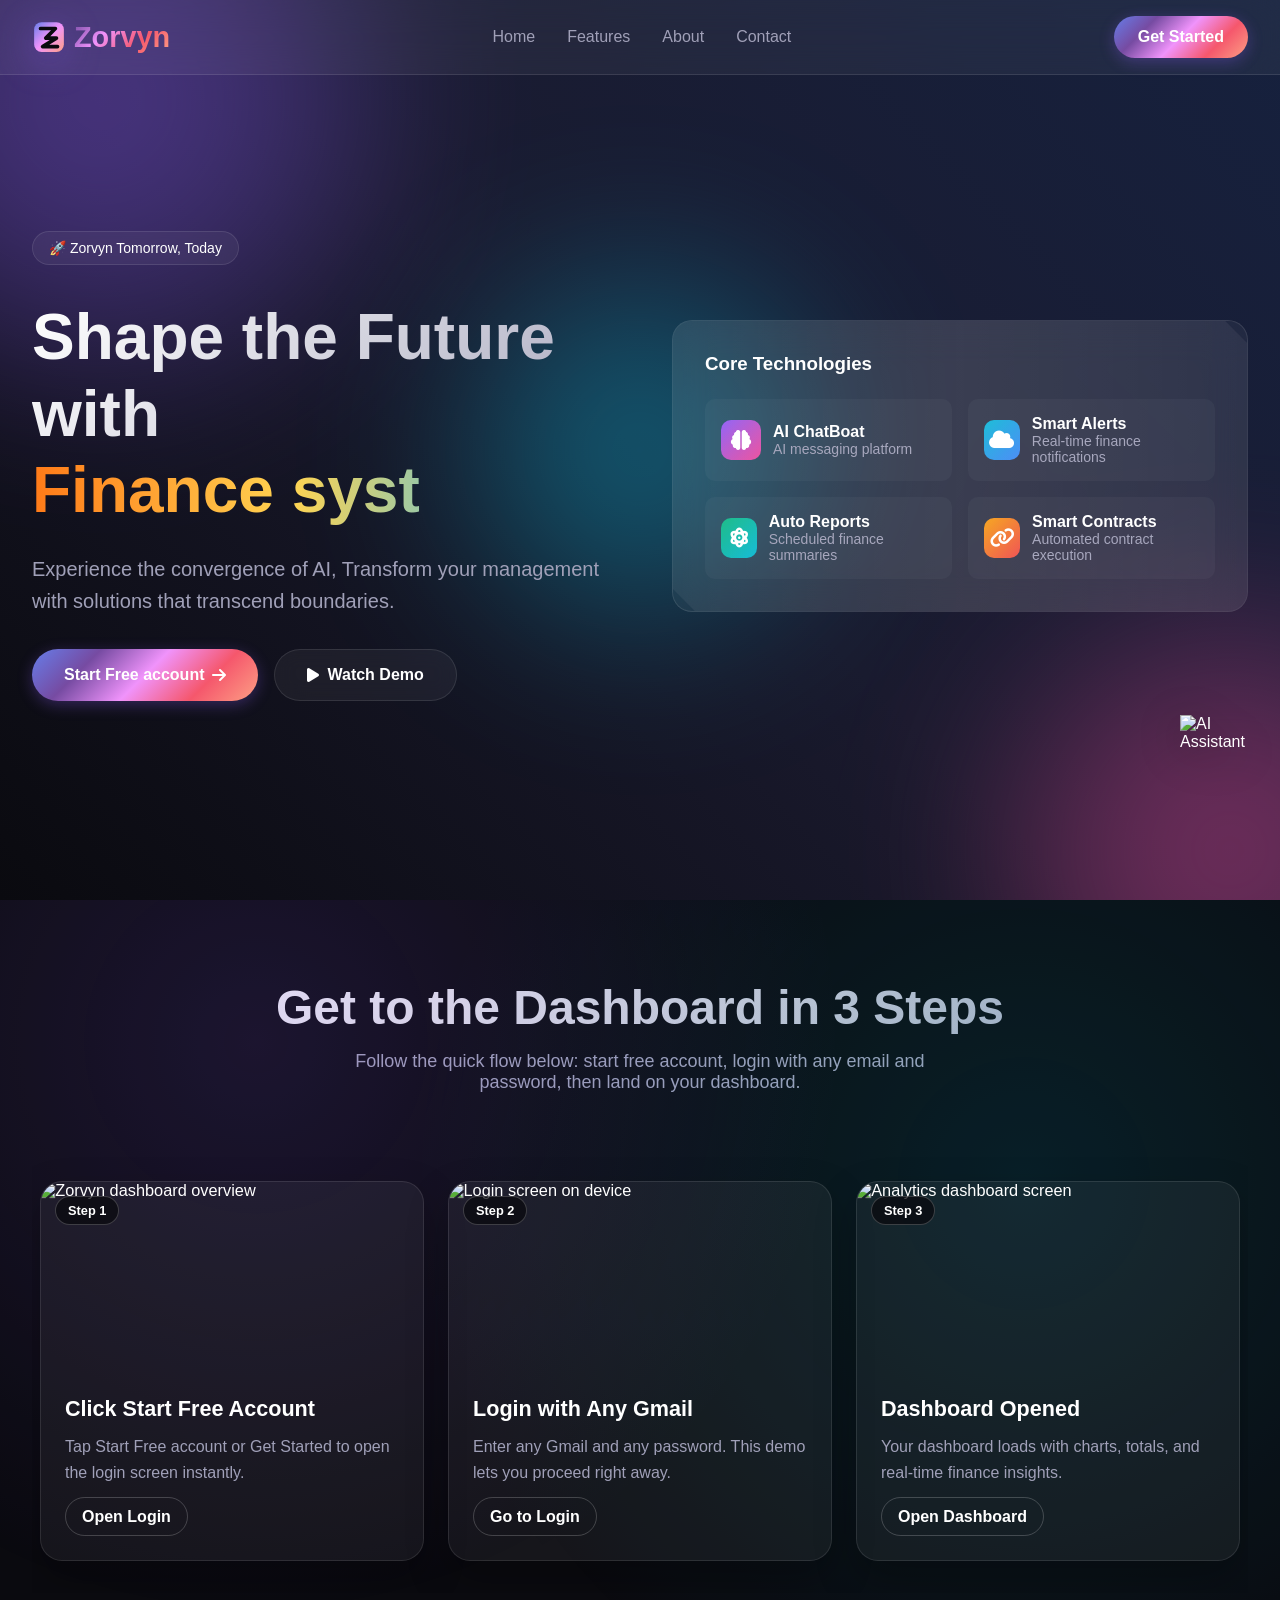
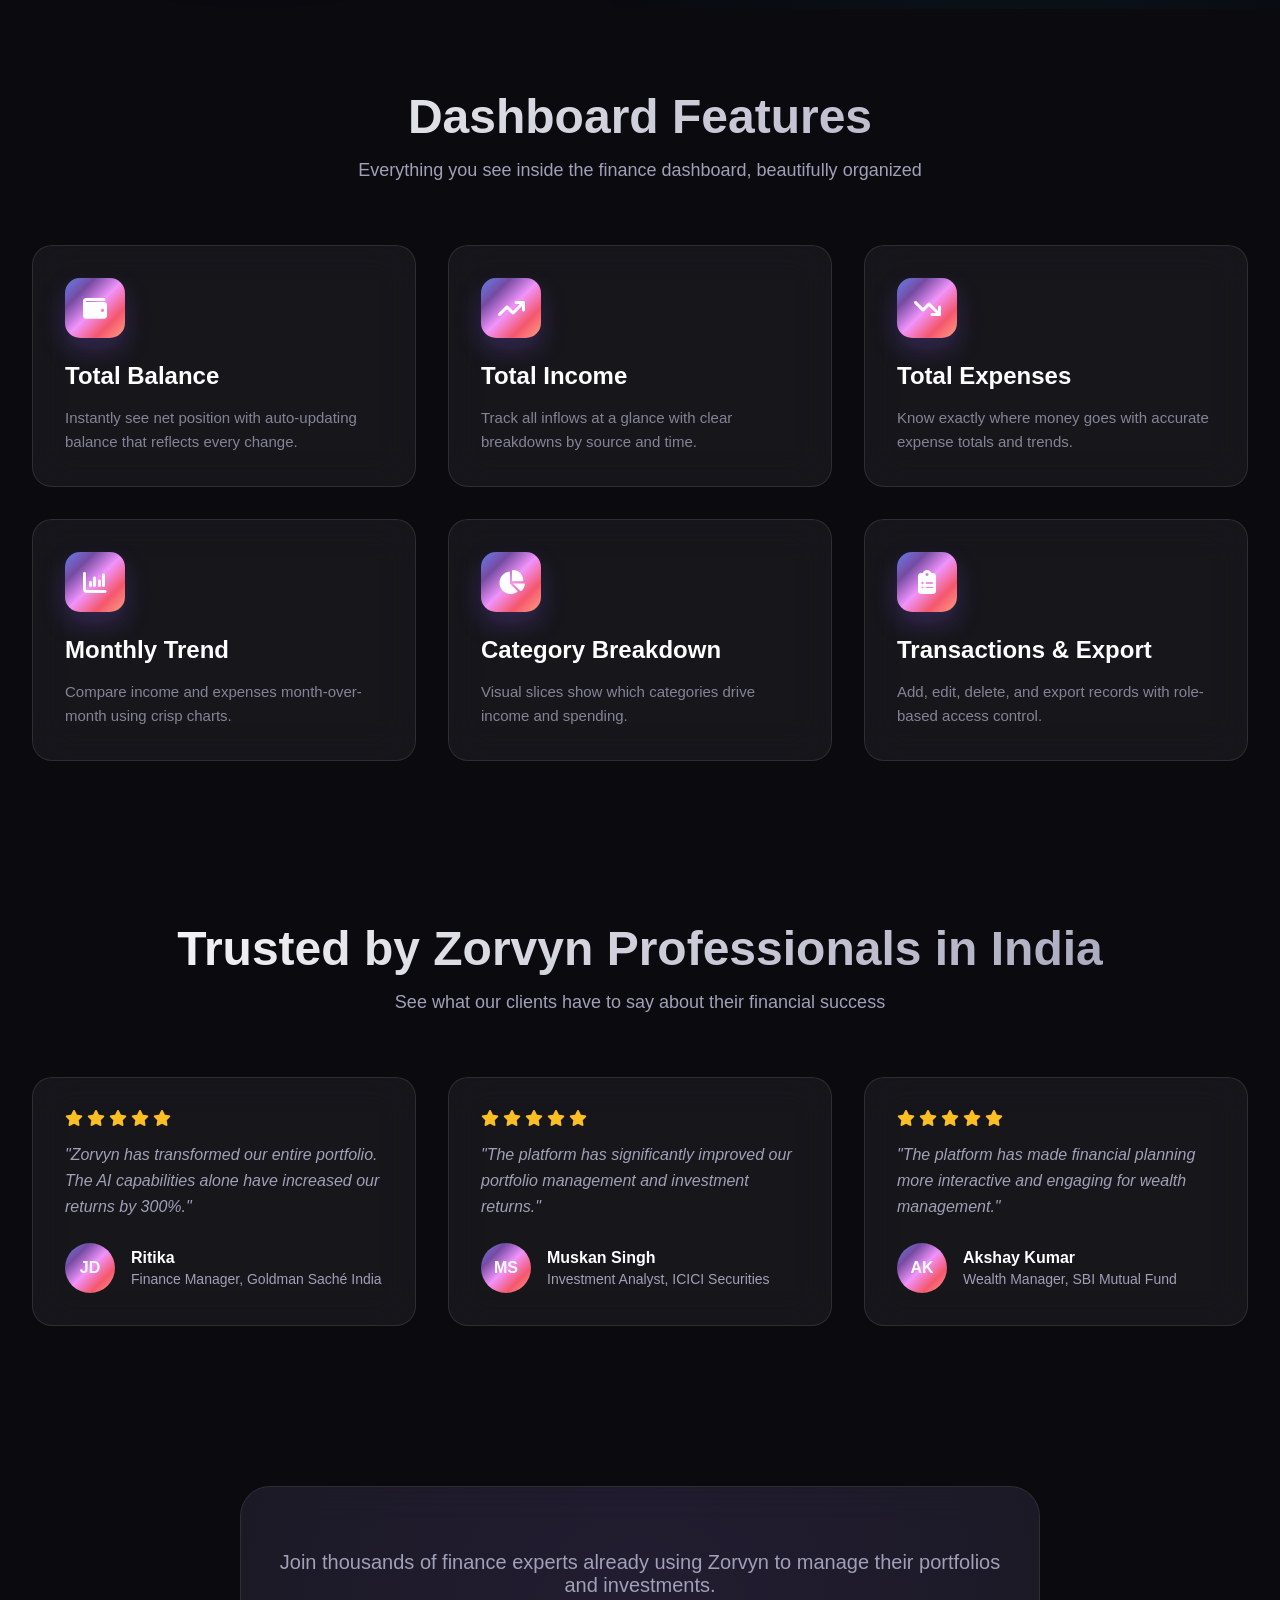
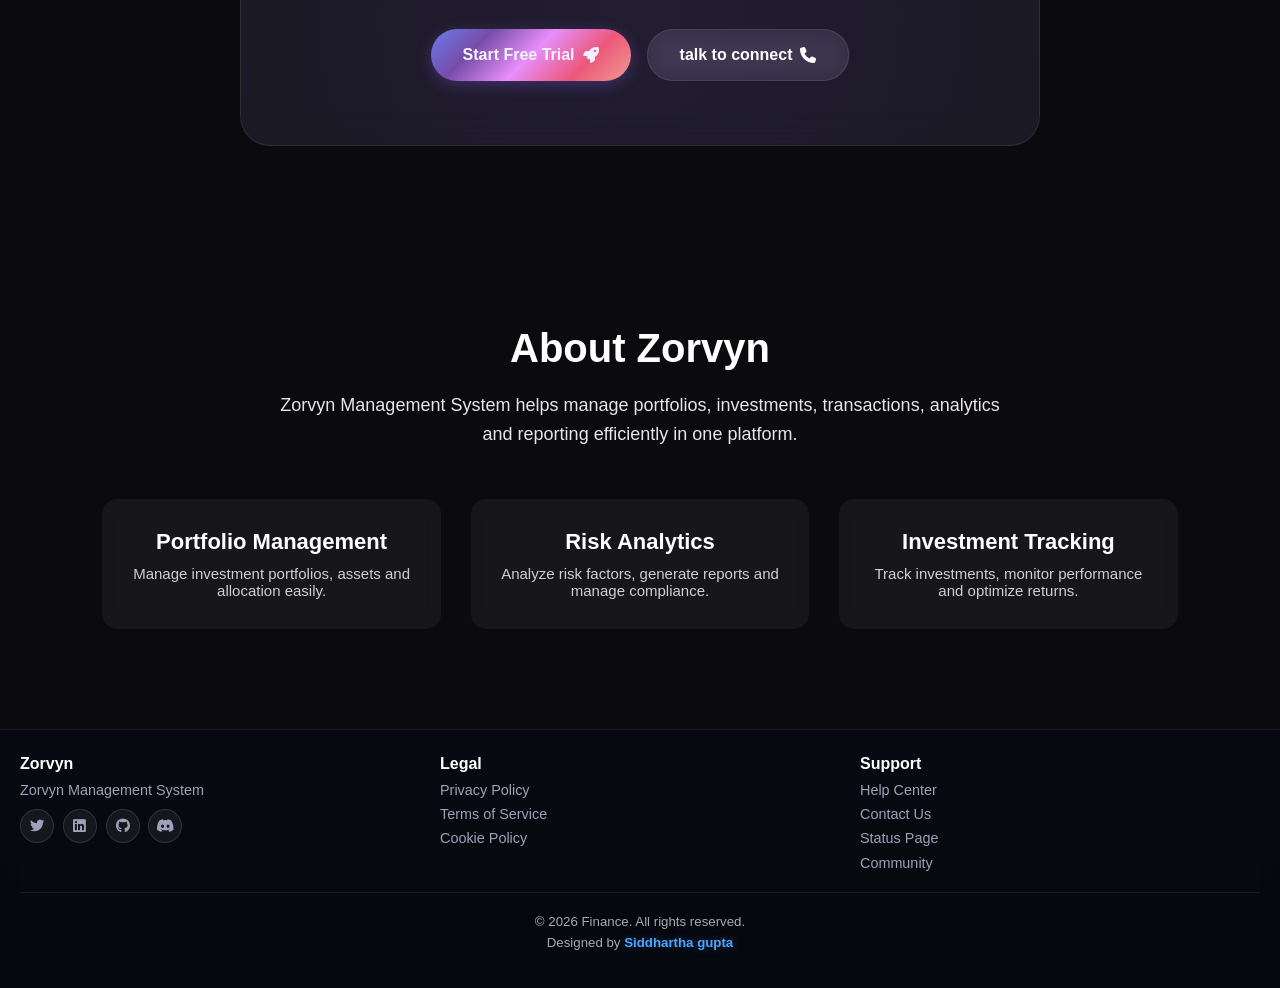
==== commit 7f5cf8b8: "Refactor project structure and update README for interview readiness" ====
--- a/index.html
+++ b/index.html
@@ -48,7 +48,7 @@
                 <li><a href="#support">Contact</a></li>
             </ul>
             <a href="signup/signup.html" class="nav-cta">Get Started</a>
-            <div class="mobile-menu-toggle" onclick="toggleMobileMenu()">
+            <div class="mobile-menu-toggle" id="mobileMenuToggle">
                 <span></span>
                 <span></span>
                 <span></span>
@@ -68,7 +68,7 @@
                         Start Free account
                         <i class="fas fa-arrow-right"></i>
                     </a>
-                    <a href="video/demo.mp4" class="btn-secondary" onclick="showToast('Playing demo video')">
+                    <a href="video/demo.mp4" class="btn-secondary" id="watchDemoBtn">
                         <i class="fas fa-play"></i>
                         Watch Demo
                     </a>
@@ -299,7 +299,7 @@
         </div>
     </section>
 
- <!-- About Section -->
+    <!-- About Section -->
 
    <section id="about">
   <div class="about-wrapper">
@@ -377,9 +377,9 @@
         </div>
         <div class="toast-message" id="toastMessage">Action completed!</div>
     </div>
-<!-- ================= CMS PRO MAX AI ================= -->
-
-<div class="chat-toggle" onclick="toggleChat()">
+    <!-- AI Chat Widget -->
+
+<div class="chat-toggle" id="chatToggle">
    <img src="https://cdn-icons-png.flaticon.com/512/4712/4712100.png" alt="AI Assistant">
 </div>
 
@@ -387,8 +387,8 @@
   <div class="chat-header">
         Zorvyn AI 🤖
     <div>
-      <span onclick="clearChat()" style="cursor:pointer">🗑</span>
-      <span onclick="toggleChat()" style="cursor:pointer">✖</span>
+    <span id="chatClear" style="cursor:pointer">🗑</span>
+    <span id="chatClose" style="cursor:pointer">✖</span>
     </div>
   </div>
 
@@ -396,11 +396,12 @@
 
   <div class="chat-footer">
     <input type="text" id="chatInput" placeholder="Type message...">
-    <button onclick="startVoice()">🎤</button>
-    <button onclick="sendMessage()">➤</button>
+        <button id="chatVoiceBtn" type="button">🎤</button>
+        <button id="chatSendBtn" type="button">➤</button>
   </div>
 </div>
 
-    <script src="admin.js"></script>
+    <!-- Page Logic -->
+    <script src="Admin.js"></script>
 </body>
 </html>
